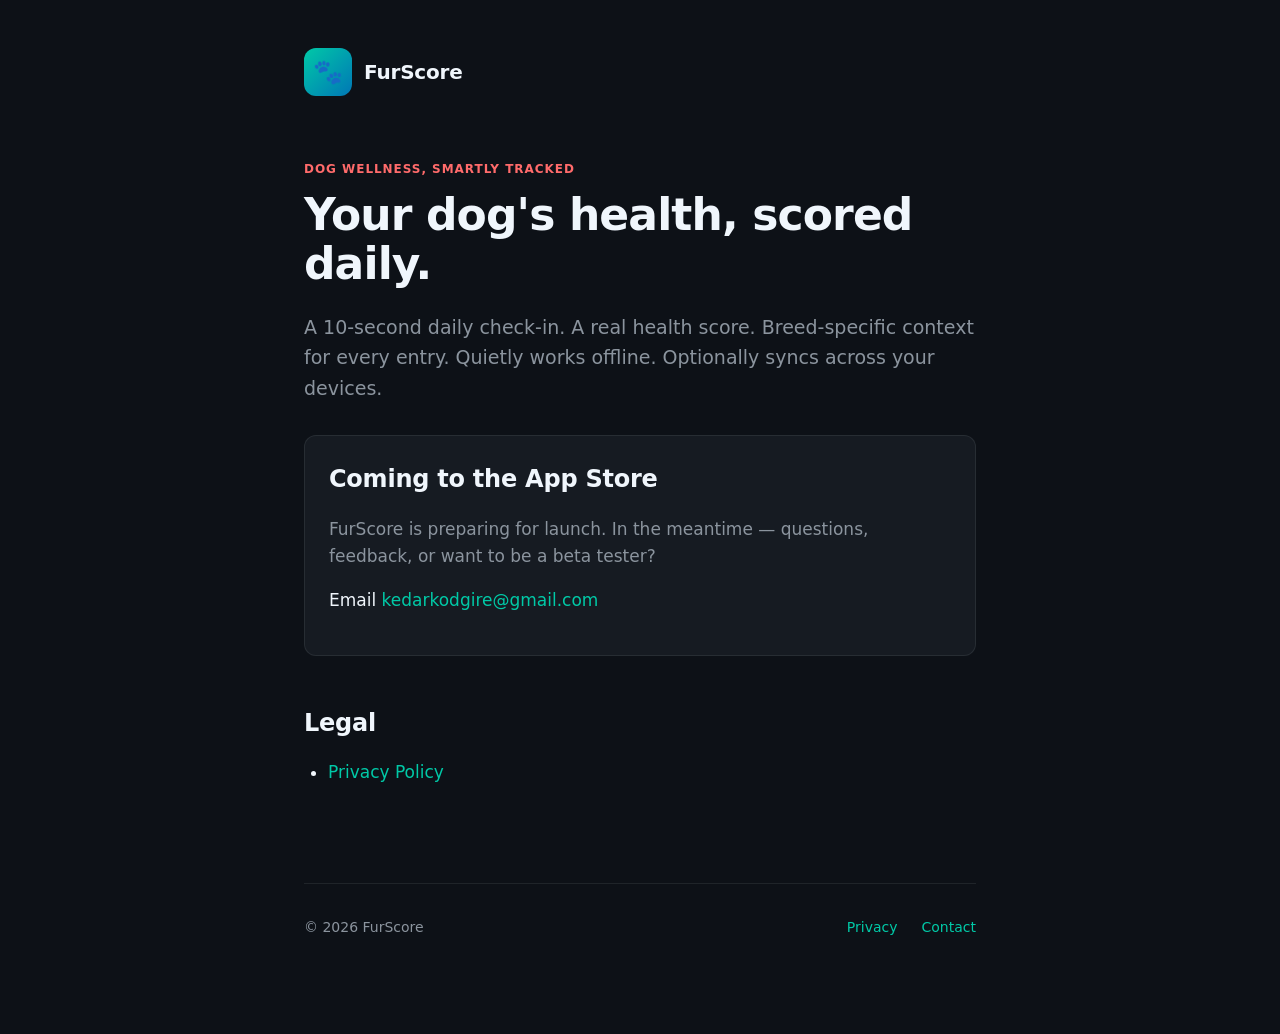
==== index.html @ 0848736b "chore: switch support email to kedarkodgire@gmail.com" ====
<!doctype html>
<html lang="en">
<head>
  <meta charset="utf-8">
  <meta name="viewport" content="width=device-width, initial-scale=1">
  <title>FurScore — Dog wellness, smartly tracked</title>
  <meta name="description" content="FurScore is a beautifully simple dog health and wellness journal. Track daily check-ins, medications, vaccinations, vet visits, and growth — all breed-aware.">
  <link rel="stylesheet" href="styles.css">
</head>
<body>
  <main class="container">
    <header class="site-header">
      <div class="logo">🐾</div>
      <div class="brand">FurScore</div>
    </header>

    <div class="eyebrow">Dog wellness, smartly tracked</div>
    <h1>Your dog's health, scored daily.</h1>
    <p class="lede">A 10-second daily check-in. A real health score. Breed-specific context for every entry. Quietly works offline. Optionally syncs across your devices.</p>

    <div class="card">
      <h2>Coming to the App Store</h2>
      <p class="muted">FurScore is preparing for launch. In the meantime — questions, feedback, or want to be a beta tester?</p>
      <p>Email <a href="mailto:kedarkodgire@gmail.com">kedarkodgire@gmail.com</a></p>
    </div>

    <h2>Legal</h2>
    <ul>
      <li><a href="privacy.html">Privacy Policy</a></li>
    </ul>

    <footer>
      <div>© 2026 FurScore</div>
      <nav>
        <a href="privacy.html">Privacy</a>
        <a href="mailto:kedarkodgire@gmail.com">Contact</a>
      </nav>
    </footer>
  </main>
</body>
</html>
---- styles.css ----
:root {
  --bg: #0d1117;
  --surface: #161b22;
  --text: #f0f6fc;
  --text-muted: #8b949e;
  --primary: #00c9a7;
  --accent: #ff6b6b;
  --border: rgba(240, 246, 252, 0.08);
  --max-width: 720px;
}

* { box-sizing: border-box; }

html {
  scroll-behavior: smooth;
  -webkit-text-size-adjust: 100%;
}

body {
  margin: 0;
  font-family: -apple-system, BlinkMacSystemFont, "SF Pro Rounded", "SF Pro Text", system-ui, sans-serif;
  background: var(--bg);
  color: var(--text);
  line-height: 1.6;
  font-size: 17px;
}

a {
  color: var(--primary);
  text-decoration: none;
}

a:hover { text-decoration: underline; }

.container {
  max-width: var(--max-width);
  margin: 0 auto;
  padding: 48px 24px 96px;
}

header.site-header {
  display: flex;
  align-items: center;
  gap: 12px;
  margin-bottom: 64px;
}

.logo {
  width: 48px;
  height: 48px;
  border-radius: 12px;
  background: linear-gradient(135deg, var(--primary), #0077b6);
  display: flex;
  align-items: center;
  justify-content: center;
  font-size: 24px;
}

.brand {
  font-weight: 800;
  font-size: 20px;
  letter-spacing: -0.01em;
}

.eyebrow {
  text-transform: uppercase;
  letter-spacing: 0.08em;
  font-size: 12px;
  font-weight: 800;
  color: var(--accent);
  margin-bottom: 12px;
}

h1 {
  font-size: 44px;
  font-weight: 800;
  line-height: 1.1;
  margin: 0 0 24px;
  letter-spacing: -0.02em;
}

h2 {
  font-size: 24px;
  font-weight: 700;
  margin: 48px 0 16px;
  letter-spacing: -0.01em;
}

h3 {
  font-size: 18px;
  font-weight: 700;
  margin: 32px 0 12px;
}

p, li { color: var(--text); }

.muted { color: var(--text-muted); }

ul {
  padding-left: 24px;
}

li { margin-bottom: 8px; }

.lede {
  font-size: 19px;
  color: var(--text-muted);
  margin-bottom: 32px;
}

.card {
  background: var(--surface);
  border: 1px solid var(--border);
  border-radius: 12px;
  padding: 24px;
  margin: 24px 0;
}

.card h2:first-child { margin-top: 0; }

footer {
  margin-top: 96px;
  padding-top: 32px;
  border-top: 1px solid var(--border);
  color: var(--text-muted);
  font-size: 14px;
  display: flex;
  justify-content: space-between;
  flex-wrap: wrap;
  gap: 12px;
}

footer nav { display: flex; gap: 24px; }

@media (max-width: 600px) {
  h1 { font-size: 34px; }
  h2 { font-size: 22px; }
  .container { padding: 32px 20px 64px; }
  footer { flex-direction: column; }
}
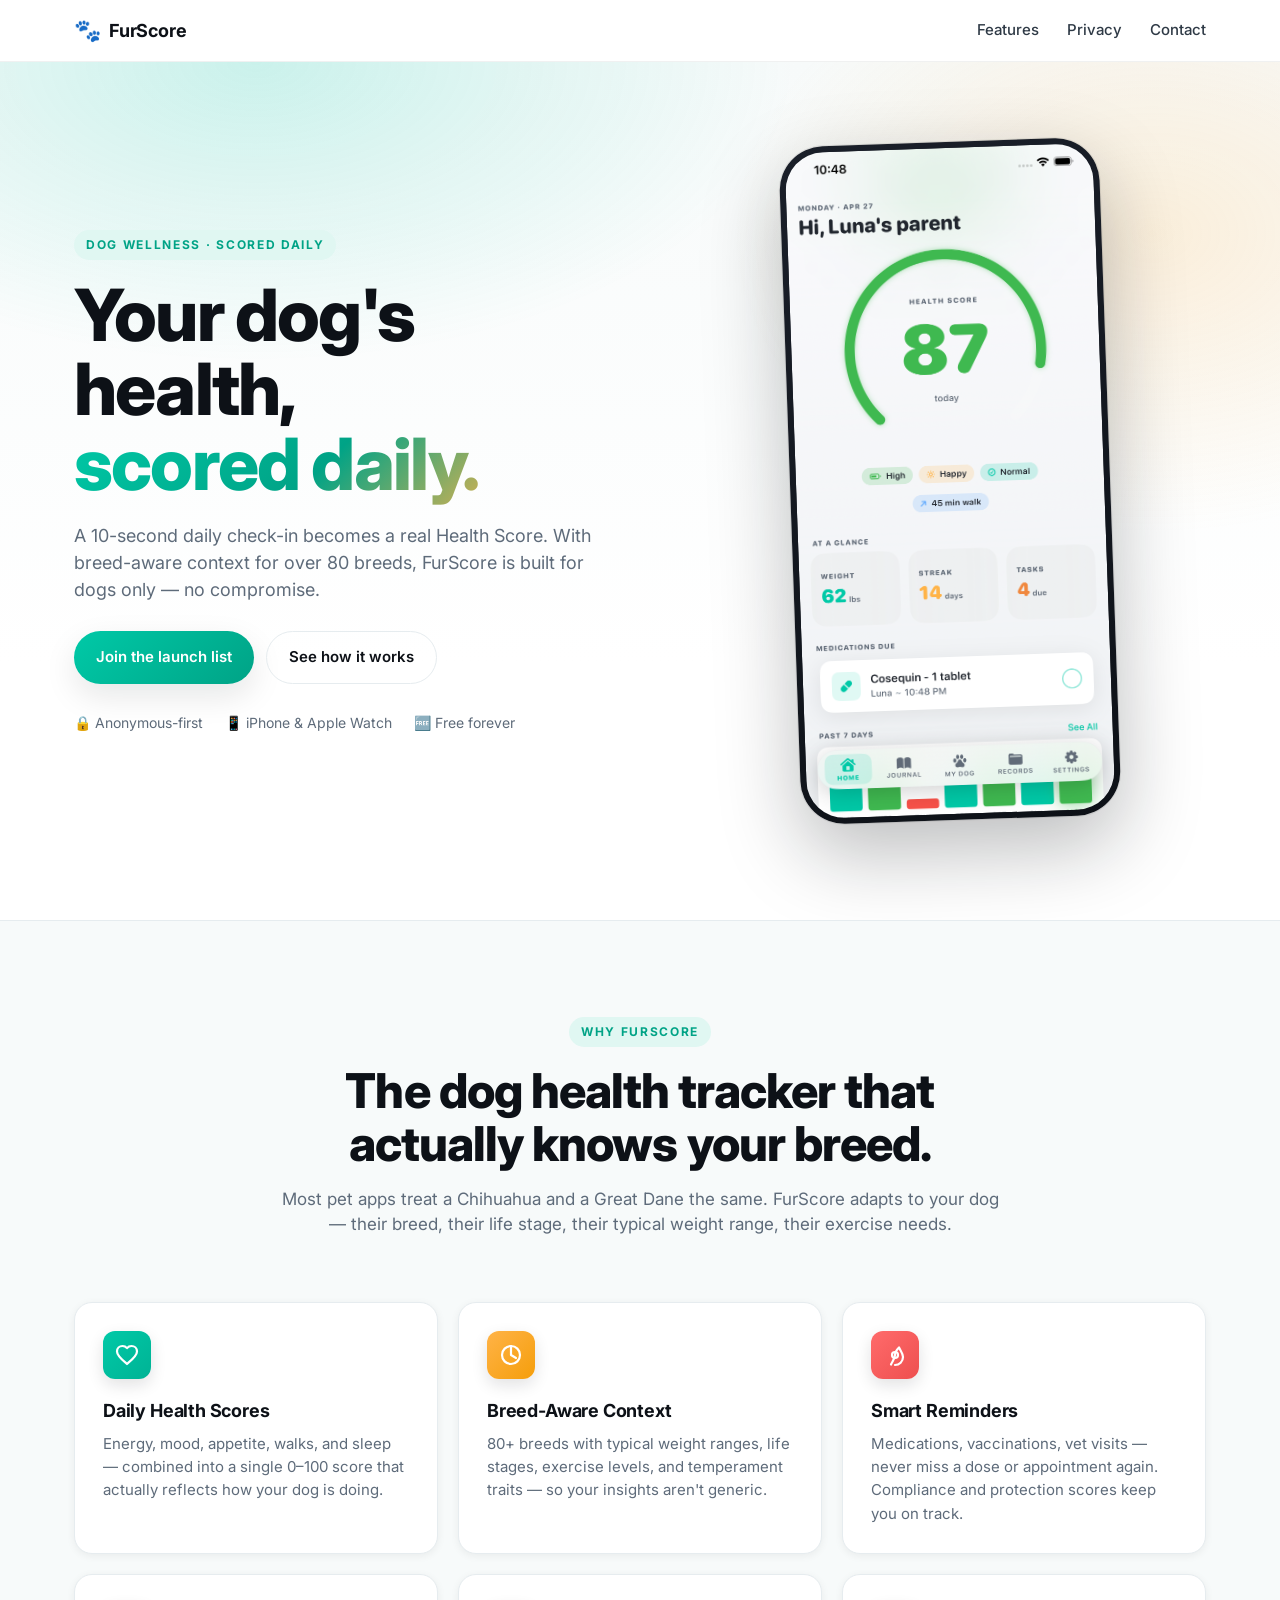
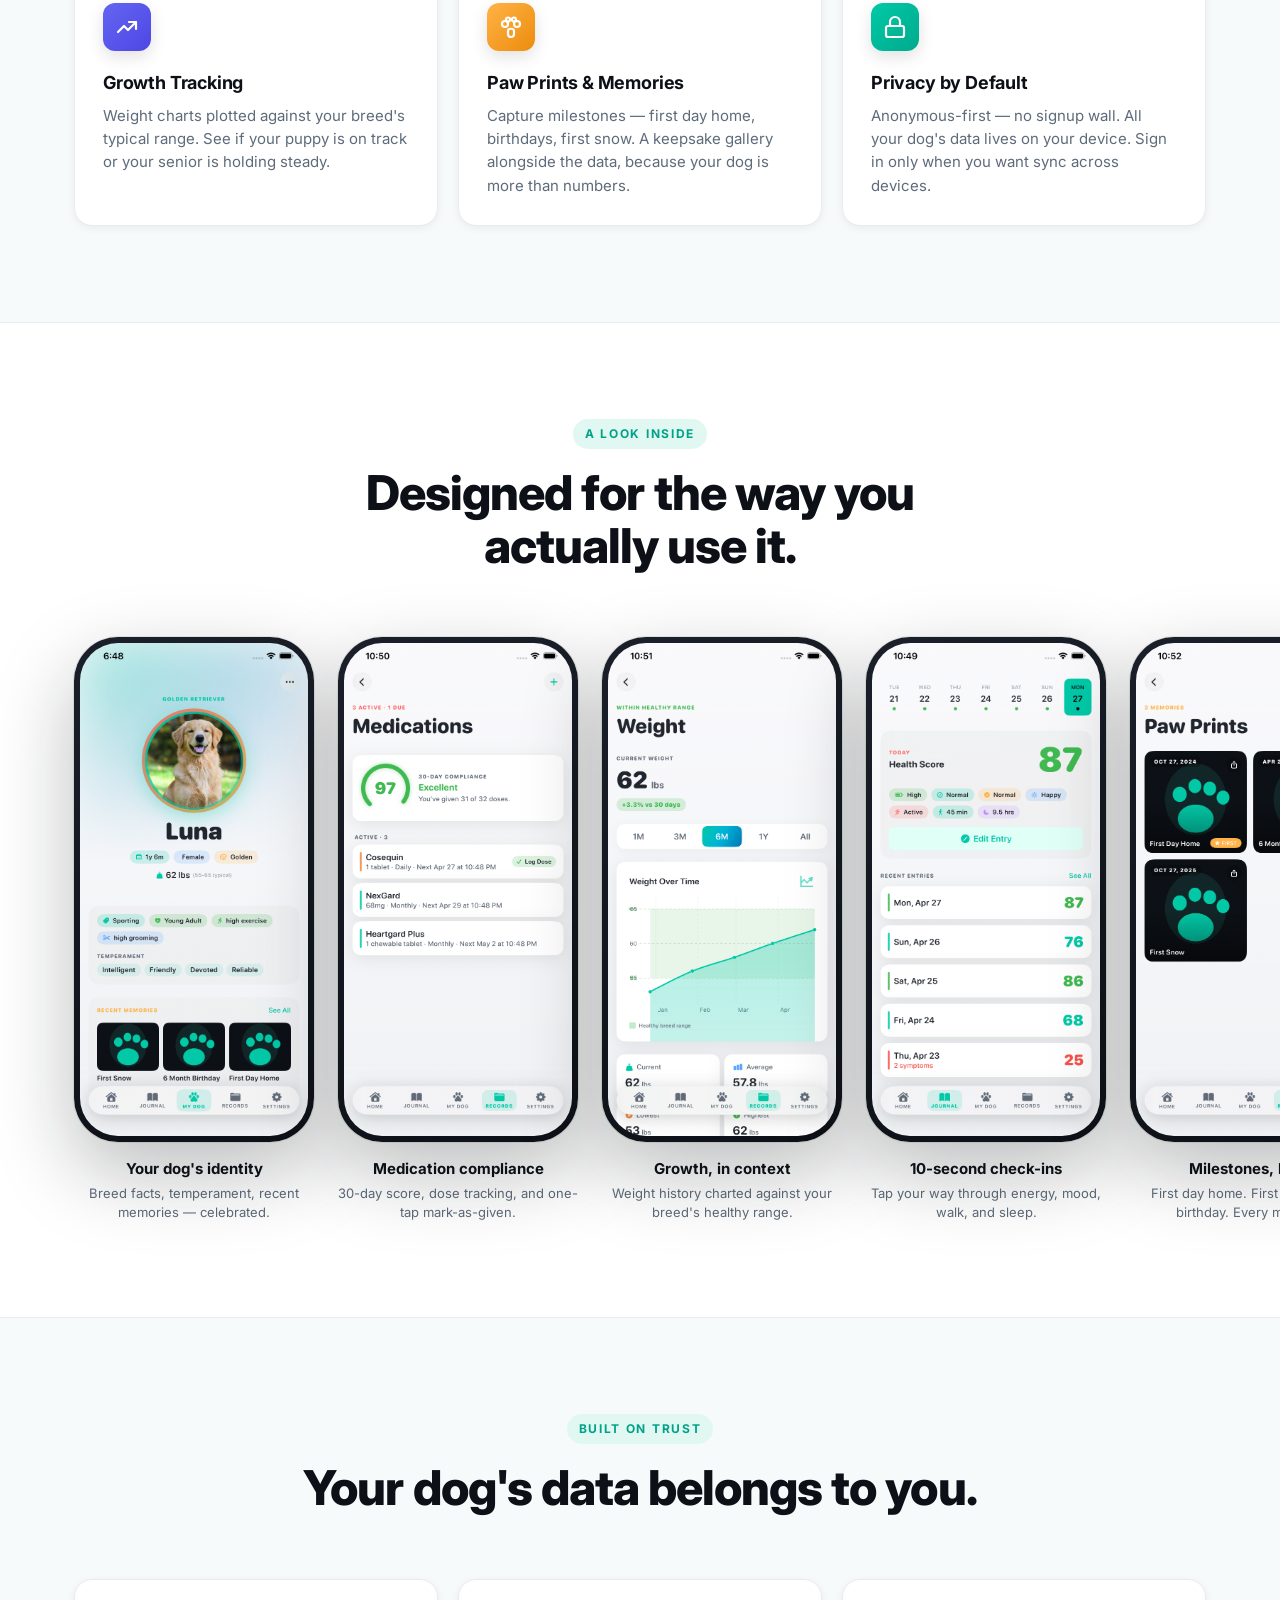
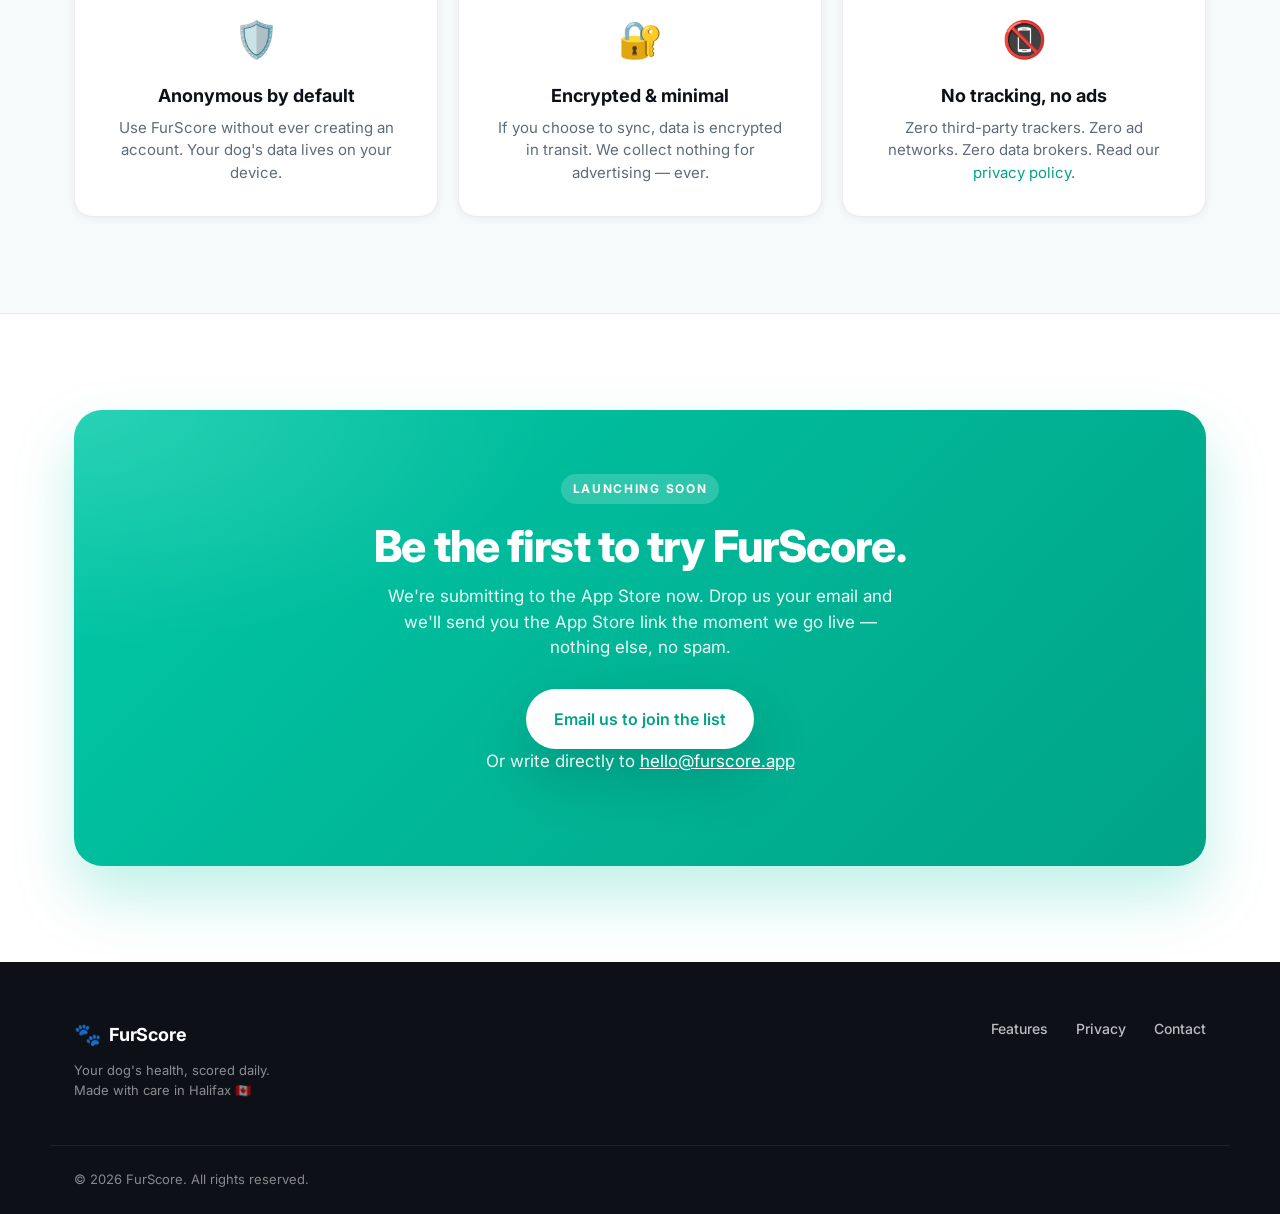
==== commit 82c82770: "Redesign landing page with hero, features, screenshots, and trust sections Rebuild the landing page " ====
--- a/index.html
+++ b/index.html
@@ -3,39 +3,249 @@
 <head>
   <meta charset="utf-8">
   <meta name="viewport" content="width=device-width, initial-scale=1">
-  <title>FurScore — Dog wellness, smartly tracked</title>
-  <meta name="description" content="FurScore is a beautifully simple dog health and wellness journal. Track daily check-ins, medications, vaccinations, vet visits, and growth — all breed-aware.">
+  <title>FurScore — Your dog's health, scored daily</title>
+  <meta name="description" content="Track your dog's wellness in 10 seconds a day. A real Health Score, breed-aware insights, and smart reminders for meds and vaccines. Built for dogs only.">
+  <meta name="theme-color" content="#0D1117">
+
+  <!-- Open Graph -->
+  <meta property="og:title" content="FurScore — Your dog's health, scored daily">
+  <meta property="og:description" content="Track your dog's wellness in 10 seconds a day. Breed-aware insights for 80+ breeds.">
+  <meta property="og:image" content="assets/screenshots/02-home.png">
+  <meta property="og:type" content="website">
+  <meta property="og:url" content="https://kedar-k.github.io/furscore-site/">
+
+  <link rel="preconnect" href="https://fonts.googleapis.com">
+  <link rel="preconnect" href="https://fonts.gstatic.com" crossorigin>
+  <link href="https://fonts.googleapis.com/css2?family=Inter:wght@400;500;600;700;800&display=swap" rel="stylesheet">
   <link rel="stylesheet" href="styles.css">
 </head>
 <body>
-  <main class="container">
-    <header class="site-header">
-      <div class="logo">🐾</div>
-      <div class="brand">FurScore</div>
-    </header>
-
-    <div class="eyebrow">Dog wellness, smartly tracked</div>
-    <h1>Your dog's health, scored daily.</h1>
-    <p class="lede">A 10-second daily check-in. A real health score. Breed-specific context for every entry. Quietly works offline. Optionally syncs across your devices.</p>
-
-    <div class="card">
-      <h2>Coming to the App Store</h2>
-      <p class="muted">FurScore is preparing for launch. In the meantime — questions, feedback, or want to be a beta tester?</p>
-      <p>Email <a href="mailto:kedarkodgire@gmail.com">kedarkodgire@gmail.com</a></p>
-    </div>
-
-    <h2>Legal</h2>
-    <ul>
-      <li><a href="privacy.html">Privacy Policy</a></li>
-    </ul>
-
-    <footer>
-      <div>© 2026 FurScore</div>
-      <nav>
+
+  <!-- Top nav -->
+  <nav class="topnav">
+    <div class="topnav-inner">
+      <a href="/" class="brand">
+        <span class="brand-mark">🐾</span>
+        <span class="brand-name">FurScore</span>
+      </a>
+      <div class="topnav-links">
+        <a href="#features">Features</a>
+        <a href="#privacy">Privacy</a>
+        <a href="mailto:hello@furscore.app">Contact</a>
+      </div>
+    </div>
+  </nav>
+
+  <!-- Hero -->
+  <section class="hero">
+    <div class="hero-bg" aria-hidden="true"></div>
+    <div class="container hero-grid">
+      <div class="hero-copy">
+        <div class="eyebrow">DOG WELLNESS · SCORED DAILY</div>
+        <h1>Your dog's health,<br><span class="grad-text">scored daily.</span></h1>
+        <p class="lede">A 10-second daily check-in becomes a real Health Score. With breed-aware context for over 80 breeds, FurScore is built for dogs only — no compromise.</p>
+        <div class="cta-row">
+          <a href="#waitlist" class="btn btn-primary">Join the launch list</a>
+          <a href="#features" class="btn btn-ghost">See how it works</a>
+        </div>
+        <div class="trust-row">
+          <span class="trust-item">🔒 Anonymous-first</span>
+          <span class="trust-item">📱 iPhone &amp; Apple Watch</span>
+          <span class="trust-item">🆓 Free forever</span>
+        </div>
+      </div>
+      <div class="hero-phone">
+        <div class="phone-frame">
+          <img src="assets/screenshots/02-home.png" alt="FurScore home screen showing Luna's daily Health Score of 87" loading="eager">
+        </div>
+      </div>
+    </div>
+  </section>
+
+  <!-- Features -->
+  <section id="features" class="features">
+    <div class="container">
+      <div class="section-header">
+        <div class="eyebrow">WHY FURSCORE</div>
+        <h2>The dog health tracker that actually knows your breed.</h2>
+        <p class="section-lede">Most pet apps treat a Chihuahua and a Great Dane the same. FurScore adapts to your dog — their breed, their life stage, their typical weight range, their exercise needs.</p>
+      </div>
+
+      <div class="feature-grid">
+        <div class="feature-card">
+          <div class="feature-icon" style="background: linear-gradient(135deg, #00C9A7, #00b395);">
+            <svg viewBox="0 0 24 24" fill="none" stroke="white" stroke-width="2.2" stroke-linecap="round" stroke-linejoin="round"><path d="M12 21l-1.45-1.32C5.4 15.36 2 12.28 2 8.5 2 5.42 4.42 3 7.5 3c1.74 0 3.41.81 4.5 2.09C13.09 3.81 14.76 3 16.5 3 19.58 3 22 5.42 22 8.5c0 3.78-3.4 6.86-8.55 11.18L12 21z"/></svg>
+          </div>
+          <h3>Daily Health Scores</h3>
+          <p>Energy, mood, appetite, walks, and sleep — combined into a single 0–100 score that actually reflects how your dog is doing.</p>
+        </div>
+
+        <div class="feature-card">
+          <div class="feature-icon" style="background: linear-gradient(135deg, #FFB347, #f59e0b);">
+            <svg viewBox="0 0 24 24" fill="none" stroke="white" stroke-width="2.2" stroke-linecap="round" stroke-linejoin="round"><circle cx="12" cy="12" r="9"/><path d="M12 3v9l5 3"/></svg>
+          </div>
+          <h3>Breed-Aware Context</h3>
+          <p>80+ breeds with typical weight ranges, life stages, exercise levels, and temperament traits — so your insights aren't generic.</p>
+        </div>
+
+        <div class="feature-card">
+          <div class="feature-icon" style="background: linear-gradient(135deg, #FF6B6B, #ee4f4f);">
+            <svg viewBox="0 0 24 24" fill="none" stroke="white" stroke-width="2.2" stroke-linecap="round" stroke-linejoin="round"><path d="M12 22a8 8 0 0 0 8-8c0-3.5-2.5-6-4-9.5C14.5 6 12 8.5 12 12s-2.5 6-4 9.5"/><path d="M9 12a3 3 0 1 0 6 0 3 3 0 0 0-6 0z"/></svg>
+          </div>
+          <h3>Smart Reminders</h3>
+          <p>Medications, vaccinations, vet visits — never miss a dose or appointment again. Compliance and protection scores keep you on track.</p>
+        </div>
+
+        <div class="feature-card">
+          <div class="feature-icon" style="background: linear-gradient(135deg, #6366F1, #4f46e5);">
+            <svg viewBox="0 0 24 24" fill="none" stroke="white" stroke-width="2.2" stroke-linecap="round" stroke-linejoin="round"><polyline points="3 17 9 11 13 15 21 7"/><polyline points="14 7 21 7 21 14"/></svg>
+          </div>
+          <h3>Growth Tracking</h3>
+          <p>Weight charts plotted against your breed's typical range. See if your puppy is on track or your senior is holding steady.</p>
+        </div>
+
+        <div class="feature-card">
+          <div class="feature-icon" style="background: linear-gradient(135deg, #FFB347, #ec8c0c);">
+            <svg viewBox="0 0 24 24" fill="none" stroke="white" stroke-width="2.2" stroke-linecap="round" stroke-linejoin="round"><circle cx="6" cy="9" r="3"/><circle cx="18" cy="9" r="3"/><circle cx="9" cy="4.5" r="2"/><circle cx="15" cy="4.5" r="2"/><path d="M9 16c0-3 6-3 6 0v3a3 3 0 0 1-6 0z"/></svg>
+          </div>
+          <h3>Paw Prints &amp; Memories</h3>
+          <p>Capture milestones — first day home, birthdays, first snow. A keepsake gallery alongside the data, because your dog is more than numbers.</p>
+        </div>
+
+        <div class="feature-card">
+          <div class="feature-icon" style="background: linear-gradient(135deg, #00C9A7, #00aa8c);">
+            <svg viewBox="0 0 24 24" fill="none" stroke="white" stroke-width="2.2" stroke-linecap="round" stroke-linejoin="round"><rect x="3" y="11" width="18" height="11" rx="2"/><path d="M7 11V7a5 5 0 0 1 10 0v4"/></svg>
+          </div>
+          <h3>Privacy by Default</h3>
+          <p>Anonymous-first — no signup wall. All your dog's data lives on your device. Sign in only when you want sync across devices.</p>
+        </div>
+      </div>
+    </div>
+  </section>
+
+  <!-- Showcase -->
+  <section class="showcase">
+    <div class="container">
+      <div class="section-header">
+        <div class="eyebrow">A LOOK INSIDE</div>
+        <h2>Designed for the way you actually use it.</h2>
+      </div>
+
+      <div class="showcase-strip">
+        <figure class="showcase-item">
+          <div class="phone-frame phone-frame-sm">
+            <img src="assets/screenshots/03-mydog.png" alt="My Dog screen showing Luna with breed facts and recent memories">
+          </div>
+          <figcaption>
+            <strong>Your dog's identity</strong>
+            <span>Breed facts, temperament, recent memories — celebrated.</span>
+          </figcaption>
+        </figure>
+
+        <figure class="showcase-item">
+          <div class="phone-frame phone-frame-sm">
+            <img src="assets/screenshots/06-medications.png" alt="Medications screen with 30-day compliance score of 97">
+          </div>
+          <figcaption>
+            <strong>Medication compliance</strong>
+            <span>30-day score, dose tracking, and one-tap mark-as-given.</span>
+          </figcaption>
+        </figure>
+
+        <figure class="showcase-item">
+          <div class="phone-frame phone-frame-sm">
+            <img src="assets/screenshots/08-weight.png" alt="Weight chart showing 6-month growth with breed-typical range overlay">
+          </div>
+          <figcaption>
+            <strong>Growth, in context</strong>
+            <span>Weight history charted against your breed's healthy range.</span>
+          </figcaption>
+        </figure>
+
+        <figure class="showcase-item">
+          <div class="phone-frame phone-frame-sm">
+            <img src="assets/screenshots/04-journal.png" alt="Daily Journal screen with this week's logs and recent entries">
+          </div>
+          <figcaption>
+            <strong>10-second check-ins</strong>
+            <span>Tap your way through energy, mood, walk, and sleep.</span>
+          </figcaption>
+        </figure>
+
+        <figure class="showcase-item">
+          <div class="phone-frame phone-frame-sm">
+            <img src="assets/screenshots/09-pawprints.png" alt="Paw Prints memory gallery">
+          </div>
+          <figcaption>
+            <strong>Milestones, kept</strong>
+            <span>First day home. First snow. First birthday. Every memory.</span>
+          </figcaption>
+        </figure>
+      </div>
+    </div>
+  </section>
+
+  <!-- Privacy / Trust -->
+  <section id="privacy" class="trust-section">
+    <div class="container">
+      <div class="section-header">
+        <div class="eyebrow">BUILT ON TRUST</div>
+        <h2>Your dog's data belongs to you.</h2>
+      </div>
+
+      <div class="trust-grid">
+        <div class="trust-card">
+          <div class="trust-glyph">🛡️</div>
+          <h3>Anonymous by default</h3>
+          <p>Use FurScore without ever creating an account. Your dog's data lives on your device.</p>
+        </div>
+        <div class="trust-card">
+          <div class="trust-glyph">🔐</div>
+          <h3>Encrypted &amp; minimal</h3>
+          <p>If you choose to sync, data is encrypted in transit. We collect nothing for advertising — ever.</p>
+        </div>
+        <div class="trust-card">
+          <div class="trust-glyph">📵</div>
+          <h3>No tracking, no ads</h3>
+          <p>Zero third-party trackers. Zero ad networks. Zero data brokers. Read our <a href="privacy.html">privacy policy</a>.</p>
+        </div>
+      </div>
+    </div>
+  </section>
+
+  <!-- Waitlist CTA -->
+  <section id="waitlist" class="waitlist">
+    <div class="container">
+      <div class="waitlist-card">
+        <div class="eyebrow eyebrow-light">LAUNCHING SOON</div>
+        <h2>Be the first to try FurScore.</h2>
+        <p>We're submitting to the App Store now. Drop us your email and we'll send you the App Store link the moment we go live — nothing else, no spam.</p>
+        <a href="mailto:hello@furscore.app?subject=FurScore%20launch%20list&body=Hi%20Kedar%2C%20please%20add%20me%20to%20the%20FurScore%20launch%20list.%20My%20dog%27s%20breed%20is%20___." class="btn btn-primary btn-lg">Email us to join the list</a>
+        <p class="muted-tiny">Or write directly to <a href="mailto:hello@furscore.app">hello@furscore.app</a></p>
+      </div>
+    </div>
+  </section>
+
+  <!-- Footer -->
+  <footer class="site-footer">
+    <div class="container footer-grid">
+      <div>
+        <div class="brand">
+          <span class="brand-mark">🐾</span>
+          <span class="brand-name">FurScore</span>
+        </div>
+        <p class="muted-tiny">Your dog's health, scored daily.<br>Made with care in Halifax 🇨🇦</p>
+      </div>
+      <div class="footer-links">
+        <a href="#features">Features</a>
         <a href="privacy.html">Privacy</a>
-        <a href="mailto:kedarkodgire@gmail.com">Contact</a>
-      </nav>
-    </footer>
-  </main>
+        <a href="mailto:hello@furscore.app">Contact</a>
+      </div>
+    </div>
+    <div class="container copyline">
+      <span>© 2026 FurScore. All rights reserved.</span>
+    </div>
+  </footer>
+
 </body>
 </html>
--- a/styles.css
+++ b/styles.css
@@ -1,140 +1,445 @@
+/* ============================================================
+   FurScore — landing page styles
+   Brand: emerald primary #00C9A7, coral #FF6B6B, amber #FFB347
+   ============================================================ */
+
 :root {
-  --bg: #0d1117;
-  --surface: #161b22;
-  --text: #f0f6fc;
-  --text-muted: #8b949e;
+  --bg: #ffffff;
+  --bg-soft: #f7fafa;
+  --bg-card: #ffffff;
+  --ink: #0d1117;
+  --ink-2: #2f3a46;
+  --muted: #5e6b7a;
+  --muted-2: #8a96a3;
+  --line: #e6ecef;
   --primary: #00c9a7;
-  --accent: #ff6b6b;
-  --border: rgba(240, 246, 252, 0.08);
-  --max-width: 720px;
+  --primary-dark: #00a386;
+  --primary-soft: #e0f7f2;
+  --coral: #ff6b6b;
+  --gold: #ffb347;
+  --indigo: #6366f1;
+  --shadow-sm: 0 2px 8px rgba(13, 17, 23, 0.06);
+  --shadow-md: 0 12px 32px rgba(13, 17, 23, 0.10);
+  --shadow-lg: 0 24px 60px rgba(13, 17, 23, 0.18);
+  --radius-sm: 12px;
+  --radius-md: 18px;
+  --radius-lg: 28px;
+  --container: 1180px;
 }
 
 * { box-sizing: border-box; }
-
-html {
-  scroll-behavior: smooth;
-  -webkit-text-size-adjust: 100%;
-}
-
+html { scroll-behavior: smooth; }
 body {
   margin: 0;
-  font-family: -apple-system, BlinkMacSystemFont, "SF Pro Rounded", "SF Pro Text", system-ui, sans-serif;
+  padding: 0;
+  font-family: 'Inter', -apple-system, BlinkMacSystemFont, 'SF Pro Text', sans-serif;
   background: var(--bg);
-  color: var(--text);
-  line-height: 1.6;
+  color: var(--ink);
+  line-height: 1.5;
+  -webkit-font-smoothing: antialiased;
+  -moz-osx-font-smoothing: grayscale;
+}
+
+a { color: var(--primary-dark); text-decoration: none; }
+a:hover { color: var(--primary); }
+
+img { max-width: 100%; display: block; }
+
+.container {
+  max-width: var(--container);
+  margin: 0 auto;
+  padding: 0 24px;
+}
+
+/* ===== Top nav ===== */
+.topnav {
+  position: sticky;
+  top: 0;
+  z-index: 50;
+  background: rgba(255, 255, 255, 0.85);
+  backdrop-filter: saturate(180%) blur(16px);
+  -webkit-backdrop-filter: saturate(180%) blur(16px);
+  border-bottom: 1px solid rgba(13, 17, 23, 0.06);
+}
+.topnav-inner {
+  max-width: var(--container);
+  margin: 0 auto;
+  padding: 14px 24px;
+  display: flex;
+  align-items: center;
+  justify-content: space-between;
+}
+.brand {
+  display: flex; align-items: center; gap: 8px;
+  color: var(--ink); font-weight: 700;
+}
+.brand:hover { color: var(--ink); }
+.brand-mark { font-size: 22px; }
+.brand-name { font-size: 18px; letter-spacing: -0.01em; }
+.topnav-links { display: flex; gap: 28px; }
+.topnav-links a {
+  color: var(--ink-2);
+  font-weight: 500;
+  font-size: 15px;
+}
+.topnav-links a:hover { color: var(--primary-dark); }
+
+/* ===== Hero ===== */
+.hero {
+  position: relative;
+  padding: 80px 0 100px;
+  overflow: hidden;
+}
+.hero-bg {
+  position: absolute;
+  inset: 0;
+  z-index: -1;
+  background:
+    radial-gradient(900px 500px at 20% 0%, rgba(0,201,167,0.18), transparent 60%),
+    radial-gradient(700px 500px at 90% 20%, rgba(255,179,71,0.18), transparent 60%),
+    linear-gradient(180deg, #f7fafa 0%, #ffffff 70%);
+}
+.hero-grid {
+  display: grid;
+  grid-template-columns: 1.1fr 1fr;
+  gap: 56px;
+  align-items: center;
+}
+.eyebrow {
+  display: inline-block;
+  font-size: 12px;
+  font-weight: 700;
+  letter-spacing: 0.14em;
+  color: var(--primary-dark);
+  background: var(--primary-soft);
+  padding: 6px 12px;
+  border-radius: 999px;
+  margin-bottom: 18px;
+}
+.eyebrow-light {
+  background: rgba(255, 255, 255, 0.18);
+  color: #fff;
+}
+h1 {
+  font-size: clamp(38px, 6vw, 72px);
+  line-height: 1.04;
+  font-weight: 800;
+  letter-spacing: -0.025em;
+  margin: 0 0 20px;
+  color: var(--ink);
+}
+.grad-text {
+  background: linear-gradient(135deg, #00c9a7 0%, #00a386 60%, #ffb347 110%);
+  -webkit-background-clip: text;
+  background-clip: text;
+  color: transparent;
+}
+.lede {
+  font-size: 18px;
+  color: var(--muted);
+  max-width: 540px;
+  margin: 0 0 28px;
+}
+.cta-row {
+  display: flex;
+  flex-wrap: wrap;
+  gap: 12px;
+  margin-bottom: 28px;
+}
+
+.btn {
+  display: inline-flex;
+  align-items: center;
+  justify-content: center;
+  gap: 8px;
+  padding: 14px 22px;
+  border-radius: 999px;
+  font-weight: 600;
+  font-size: 15px;
+  border: none;
+  cursor: pointer;
+  transition: transform 0.15s ease, box-shadow 0.2s ease, background 0.2s ease;
+  text-decoration: none;
+}
+.btn-primary {
+  background: linear-gradient(135deg, #00c9a7, #00a386);
+  color: #fff;
+  box-shadow: var(--shadow-md);
+}
+.btn-primary:hover {
+  transform: translateY(-1px);
+  box-shadow: var(--shadow-lg);
+  color: #fff;
+}
+.btn-ghost {
+  background: transparent;
+  color: var(--ink);
+  border: 1px solid var(--line);
+}
+.btn-ghost:hover {
+  border-color: var(--primary);
+  color: var(--primary-dark);
+}
+.btn-lg { padding: 18px 28px; font-size: 16px; }
+
+.trust-row {
+  display: flex;
+  flex-wrap: wrap;
+  gap: 22px;
+  font-size: 14px;
+  color: var(--muted);
+}
+.trust-item { white-space: nowrap; }
+
+/* ===== Phone frame ===== */
+.hero-phone {
+  display: flex;
+  justify-content: center;
+}
+.phone-frame {
+  width: 320px;
+  border-radius: 44px;
+  padding: 6px;
+  background: linear-gradient(160deg, #1a1f29 0%, #0d1117 100%);
+  box-shadow:
+    0 30px 80px rgba(13, 17, 23, 0.28),
+    0 0 0 1px rgba(13, 17, 23, 0.08);
+  transform: rotate(-2deg);
+}
+.phone-frame img {
+  border-radius: 38px;
+  display: block;
+  width: 100%;
+}
+.phone-frame-sm { width: 240px; transform: rotate(0); }
+
+/* ===== Sections ===== */
+section { padding: 96px 0; }
+
+.section-header { text-align: center; margin: 0 auto 64px; max-width: 720px; }
+.section-header h2 {
+  font-size: clamp(30px, 4vw, 48px);
+  line-height: 1.1;
+  font-weight: 800;
+  letter-spacing: -0.02em;
+  margin: 0 0 16px;
+}
+.section-lede {
+  color: var(--muted);
   font-size: 17px;
-}
-
-a {
-  color: var(--primary);
-  text-decoration: none;
-}
-
-a:hover { text-decoration: underline; }
-
-.container {
-  max-width: var(--max-width);
-  margin: 0 auto;
-  padding: 48px 24px 96px;
-}
-
-header.site-header {
-  display: flex;
-  align-items: center;
-  gap: 12px;
-  margin-bottom: 64px;
-}
-
-.logo {
+  margin: 0;
+}
+
+/* ===== Features grid ===== */
+.features {
+  background: var(--bg-soft);
+  border-top: 1px solid var(--line);
+  border-bottom: 1px solid var(--line);
+}
+.feature-grid {
+  display: grid;
+  grid-template-columns: repeat(3, 1fr);
+  gap: 20px;
+}
+.feature-card {
+  background: var(--bg-card);
+  border-radius: var(--radius-md);
+  padding: 28px;
+  box-shadow: var(--shadow-sm);
+  border: 1px solid var(--line);
+  transition: transform 0.2s ease, box-shadow 0.2s ease;
+}
+.feature-card:hover {
+  transform: translateY(-3px);
+  box-shadow: var(--shadow-md);
+}
+.feature-icon {
   width: 48px;
   height: 48px;
   border-radius: 12px;
-  background: linear-gradient(135deg, var(--primary), #0077b6);
   display: flex;
   align-items: center;
   justify-content: center;
-  font-size: 24px;
-}
-
-.brand {
-  font-weight: 800;
-  font-size: 20px;
-  letter-spacing: -0.01em;
-}
-
-.eyebrow {
-  text-transform: uppercase;
-  letter-spacing: 0.08em;
-  font-size: 12px;
-  font-weight: 800;
-  color: var(--accent);
-  margin-bottom: 12px;
-}
-
-h1 {
-  font-size: 44px;
-  font-weight: 800;
-  line-height: 1.1;
-  margin: 0 0 24px;
-  letter-spacing: -0.02em;
-}
-
-h2 {
-  font-size: 24px;
-  font-weight: 700;
-  margin: 48px 0 16px;
-  letter-spacing: -0.01em;
-}
-
-h3 {
+  margin-bottom: 18px;
+  box-shadow: 0 6px 16px rgba(13,17,23,0.12);
+}
+.feature-icon svg { width: 24px; height: 24px; }
+.feature-card h3 {
   font-size: 18px;
   font-weight: 700;
-  margin: 32px 0 12px;
-}
-
-p, li { color: var(--text); }
-
-.muted { color: var(--text-muted); }
-
-ul {
-  padding-left: 24px;
-}
-
-li { margin-bottom: 8px; }
-
-.lede {
-  font-size: 19px;
-  color: var(--text-muted);
-  margin-bottom: 32px;
-}
-
-.card {
-  background: var(--surface);
-  border: 1px solid var(--border);
-  border-radius: 12px;
-  padding: 24px;
-  margin: 24px 0;
-}
-
-.card h2:first-child { margin-top: 0; }
-
-footer {
-  margin-top: 96px;
-  padding-top: 32px;
-  border-top: 1px solid var(--border);
-  color: var(--text-muted);
+  margin: 0 0 8px;
+  letter-spacing: -0.01em;
+}
+.feature-card p {
+  margin: 0;
+  color: var(--muted);
+  font-size: 15px;
+  line-height: 1.55;
+}
+
+/* ===== Showcase strip ===== */
+.showcase { background: var(--bg); }
+.showcase-strip {
+  display: grid;
+  grid-template-columns: repeat(5, 1fr);
+  gap: 24px;
+}
+.showcase-item {
+  margin: 0;
+  display: flex;
+  flex-direction: column;
+  align-items: center;
+  text-align: center;
+  gap: 16px;
+}
+.showcase-item figcaption {
+  display: flex;
+  flex-direction: column;
+  gap: 4px;
+}
+.showcase-item strong {
+  font-size: 15px;
+  font-weight: 700;
+  color: var(--ink);
+}
+.showcase-item span {
+  font-size: 13px;
+  color: var(--muted);
+  line-height: 1.4;
+}
+.showcase-item .phone-frame { transform: rotate(0); }
+
+/* ===== Trust ===== */
+.trust-section { background: var(--bg-soft); border-top: 1px solid var(--line); border-bottom: 1px solid var(--line); }
+.trust-grid {
+  display: grid;
+  grid-template-columns: repeat(3, 1fr);
+  gap: 20px;
+}
+.trust-card {
+  background: var(--bg-card);
+  border-radius: var(--radius-md);
+  padding: 32px;
+  border: 1px solid var(--line);
+  box-shadow: var(--shadow-sm);
+  text-align: center;
+}
+.trust-glyph {
+  font-size: 36px;
+  margin-bottom: 16px;
+}
+.trust-card h3 {
+  font-size: 18px;
+  font-weight: 700;
+  margin: 0 0 8px;
+}
+.trust-card p {
+  margin: 0;
+  color: var(--muted);
+  font-size: 15px;
+}
+
+/* ===== Waitlist ===== */
+.waitlist { background: var(--bg); }
+.waitlist-card {
+  background:
+    radial-gradient(800px 400px at 0% 0%, rgba(255,255,255,0.16), transparent 60%),
+    linear-gradient(135deg, #00c9a7 0%, #00a386 100%);
+  border-radius: var(--radius-lg);
+  padding: 64px 48px;
+  text-align: center;
+  color: #fff;
+  box-shadow: 0 30px 60px rgba(0, 201, 167, 0.25);
+}
+.waitlist-card h2 {
+  color: #fff;
+  font-size: clamp(28px, 4vw, 44px);
+  line-height: 1.1;
+  font-weight: 800;
+  letter-spacing: -0.02em;
+  margin: 0 0 14px;
+}
+.waitlist-card p {
+  color: rgba(255, 255, 255, 0.92);
+  font-size: 17px;
+  max-width: 520px;
+  margin: 0 auto 28px;
+}
+.waitlist-card .btn-primary {
+  background: #fff;
+  color: var(--primary-dark);
+  box-shadow: var(--shadow-lg);
+}
+.waitlist-card .btn-primary:hover { color: var(--primary-dark); background: #fff; }
+.muted-tiny {
+  font-size: 13px;
+  color: rgba(255, 255, 255, 0.7);
+  margin-top: 14px;
+}
+.waitlist-card .muted-tiny a { color: #fff; text-decoration: underline; }
+
+/* ===== Footer ===== */
+.site-footer {
+  background: #0d1117;
+  color: rgba(255, 255, 255, 0.72);
+  padding: 56px 0 24px;
+}
+.site-footer .brand-name { color: #fff; }
+.site-footer .brand { color: #fff; }
+.site-footer .muted-tiny {
+  color: rgba(255, 255, 255, 0.52);
+  font-size: 13px;
+  margin-top: 10px;
+}
+.footer-grid {
+  display: flex;
+  align-items: flex-start;
+  justify-content: space-between;
+  gap: 32px;
+  padding-bottom: 32px;
+  border-bottom: 1px solid rgba(255, 255, 255, 0.08);
+}
+.footer-links {
+  display: flex;
+  gap: 28px;
+}
+.footer-links a {
+  color: rgba(255, 255, 255, 0.72);
   font-size: 14px;
-  display: flex;
-  justify-content: space-between;
-  flex-wrap: wrap;
-  gap: 12px;
-}
-
-footer nav { display: flex; gap: 24px; }
-
-@media (max-width: 600px) {
-  h1 { font-size: 34px; }
-  h2 { font-size: 22px; }
-  .container { padding: 32px 20px 64px; }
-  footer { flex-direction: column; }
-}
+  font-weight: 500;
+}
+.footer-links a:hover { color: #fff; }
+.copyline {
+  padding-top: 24px;
+  font-size: 13px;
+  color: rgba(255, 255, 255, 0.5);
+}
+
+/* ===== Responsive ===== */
+@media (max-width: 960px) {
+  .hero { padding: 56px 0 72px; }
+  .hero-grid {
+    grid-template-columns: 1fr;
+    gap: 40px;
+    text-align: center;
+  }
+  .hero-copy { display: flex; flex-direction: column; align-items: center; }
+  .lede { margin-left: auto; margin-right: auto; }
+  .cta-row { justify-content: center; }
+  .trust-row { justify-content: center; }
+  section { padding: 72px 0; }
+  .feature-grid { grid-template-columns: repeat(2, 1fr); }
+  .showcase-strip { grid-template-columns: repeat(2, 1fr); }
+  .trust-grid { grid-template-columns: 1fr; }
+  .footer-grid { flex-direction: column; gap: 20px; }
+}
+
+@media (max-width: 560px) {
+  .topnav-links { gap: 16px; }
+  .topnav-links a { font-size: 14px; }
+  .feature-grid { grid-template-columns: 1fr; }
+  .showcase-strip { grid-template-columns: 1fr; gap: 32px; }
+  .waitlist-card { padding: 48px 24px; }
+  .phone-frame { width: 280px; }
+  .phone-frame-sm { width: 220px; }
+}
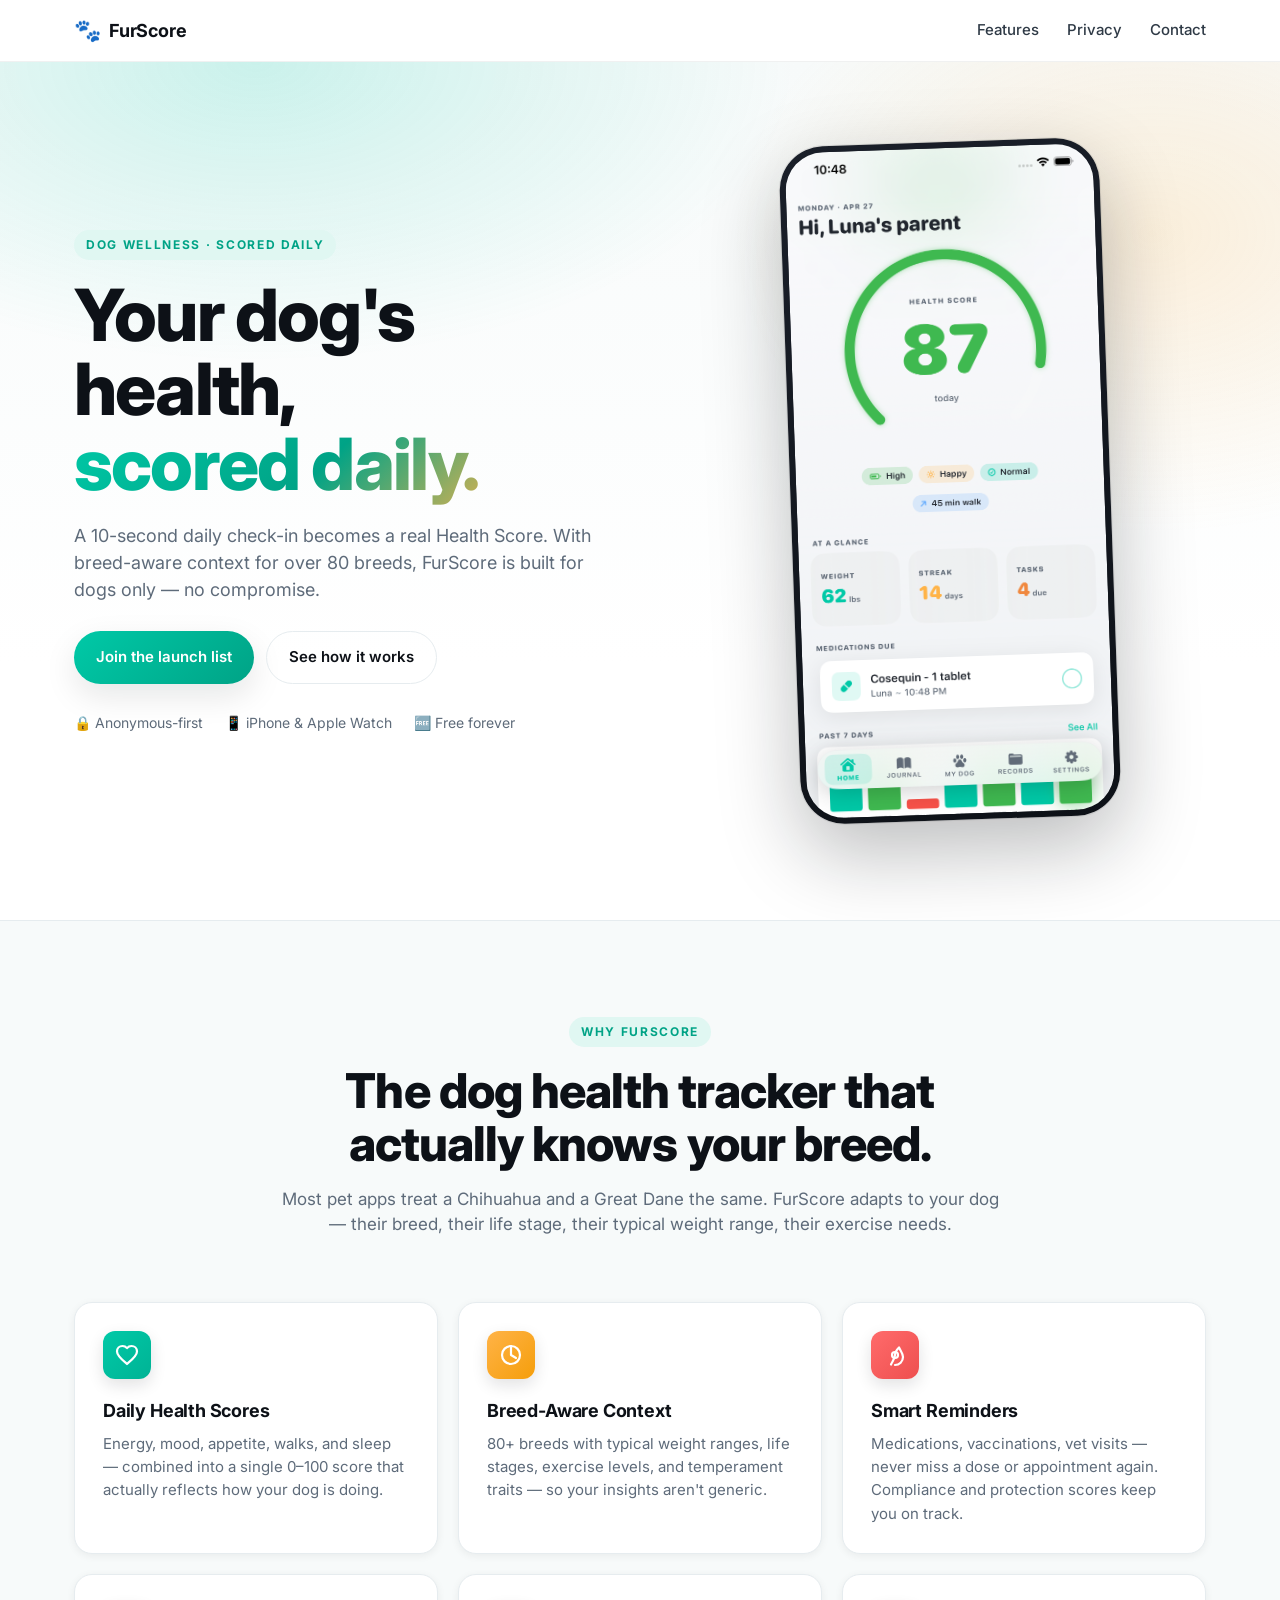
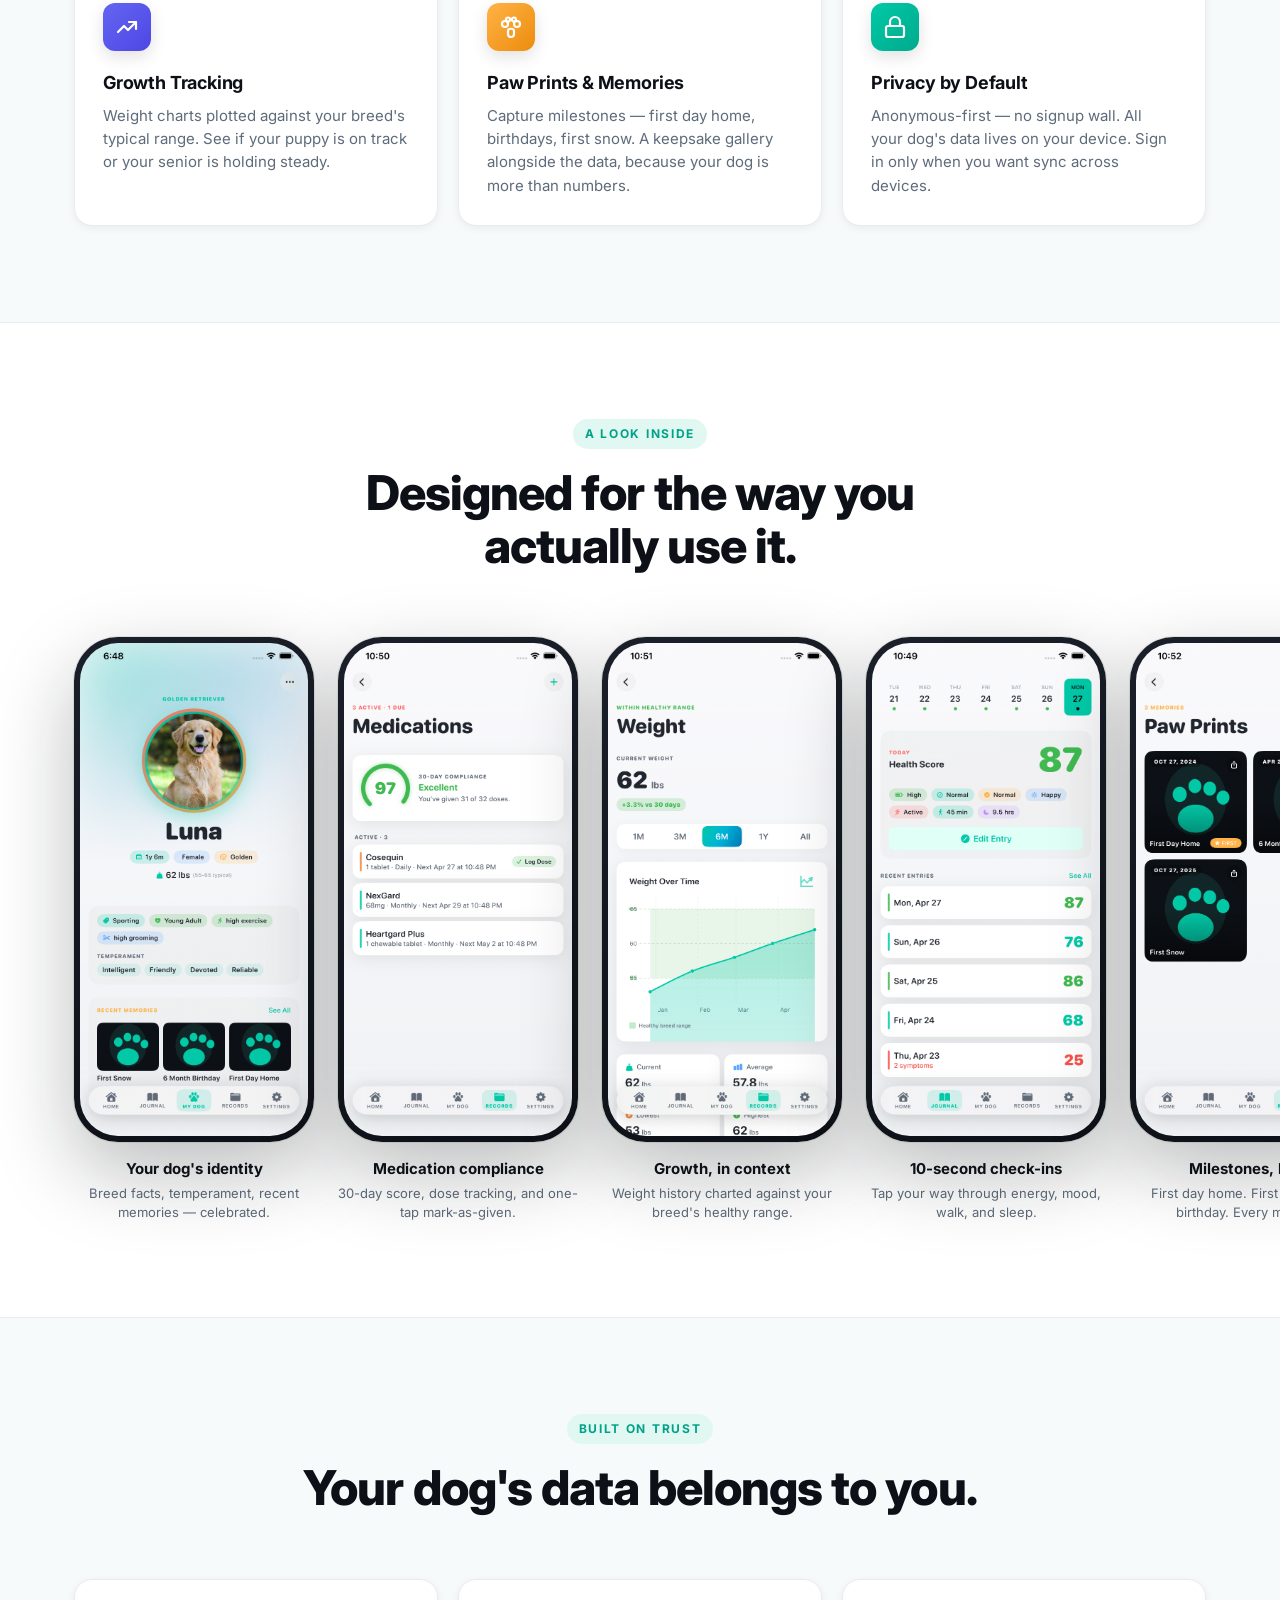
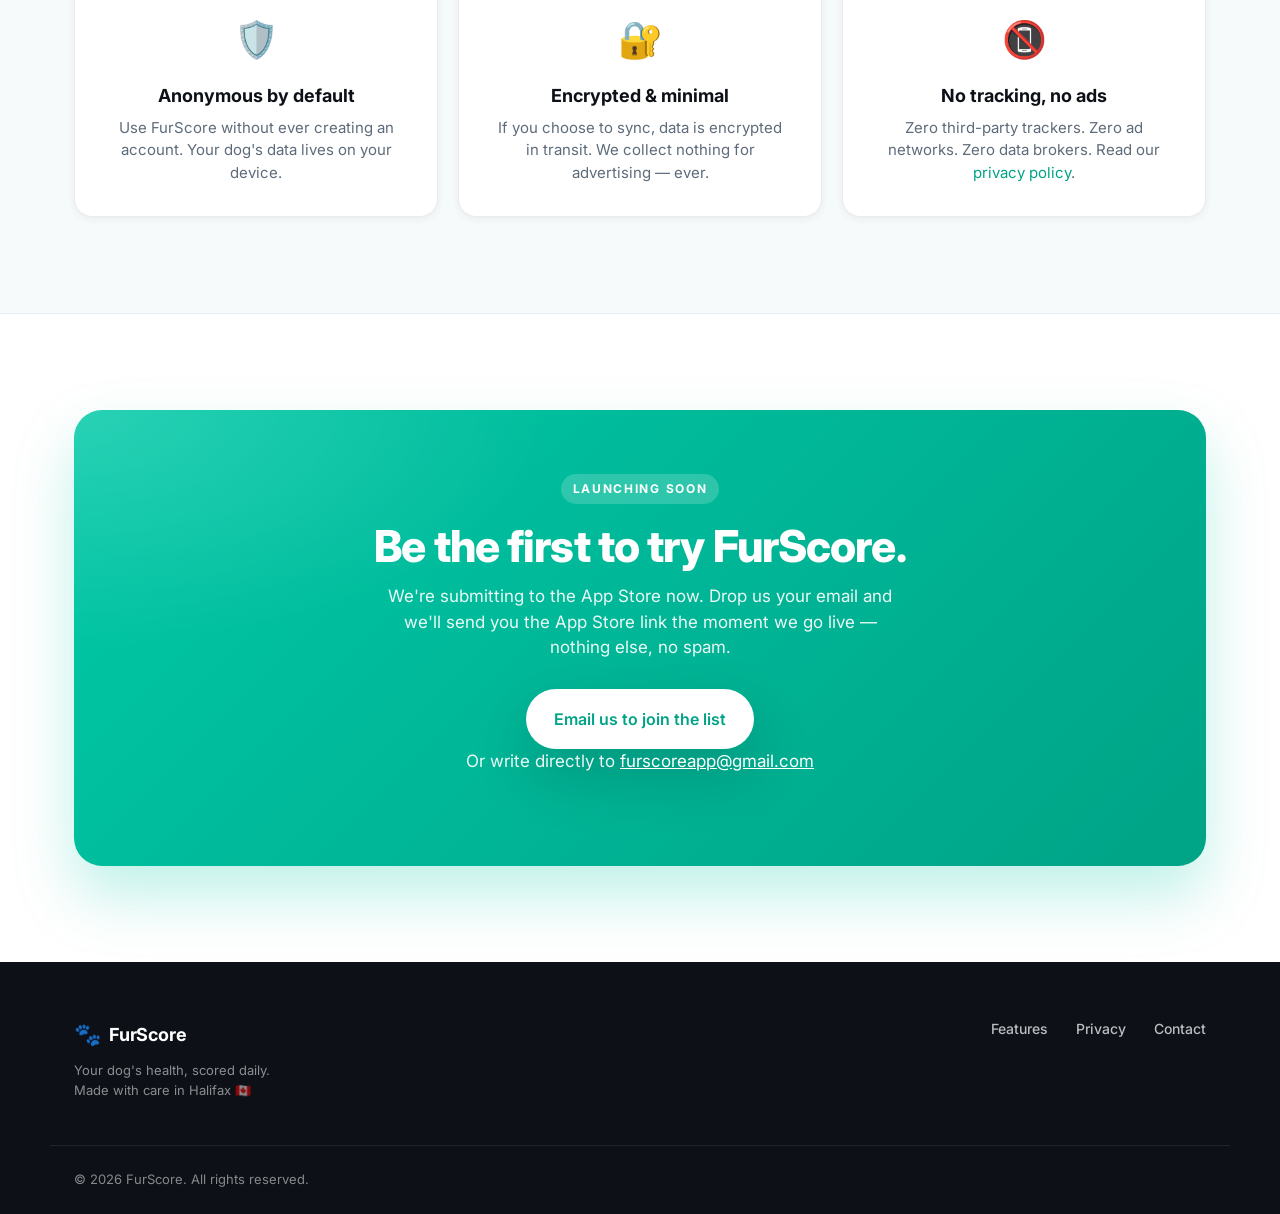
==== commit d646c77a: "Switch contact email to furscoreapp@gmail.com Replaces the placeholder hello@furscore.app on the lan" ====
--- a/index.html
+++ b/index.html
@@ -31,7 +31,7 @@
       <div class="topnav-links">
         <a href="#features">Features</a>
         <a href="#privacy">Privacy</a>
-        <a href="mailto:hello@furscore.app">Contact</a>
+        <a href="mailto:furscoreapp@gmail.com">Contact</a>
       </div>
     </div>
   </nav>
@@ -220,8 +220,8 @@
         <div class="eyebrow eyebrow-light">LAUNCHING SOON</div>
         <h2>Be the first to try FurScore.</h2>
         <p>We're submitting to the App Store now. Drop us your email and we'll send you the App Store link the moment we go live — nothing else, no spam.</p>
-        <a href="mailto:hello@furscore.app?subject=FurScore%20launch%20list&body=Hi%20Kedar%2C%20please%20add%20me%20to%20the%20FurScore%20launch%20list.%20My%20dog%27s%20breed%20is%20___." class="btn btn-primary btn-lg">Email us to join the list</a>
-        <p class="muted-tiny">Or write directly to <a href="mailto:hello@furscore.app">hello@furscore.app</a></p>
+        <a href="mailto:furscoreapp@gmail.com?subject=FurScore%20launch%20list&body=Hi%20Kedar%2C%20please%20add%20me%20to%20the%20FurScore%20launch%20list.%20My%20dog%27s%20breed%20is%20___." class="btn btn-primary btn-lg">Email us to join the list</a>
+        <p class="muted-tiny">Or write directly to <a href="mailto:furscoreapp@gmail.com">furscoreapp@gmail.com</a></p>
       </div>
     </div>
   </section>
@@ -239,7 +239,7 @@
       <div class="footer-links">
         <a href="#features">Features</a>
         <a href="privacy.html">Privacy</a>
-        <a href="mailto:hello@furscore.app">Contact</a>
+        <a href="mailto:furscoreapp@gmail.com">Contact</a>
       </div>
     </div>
     <div class="container copyline">
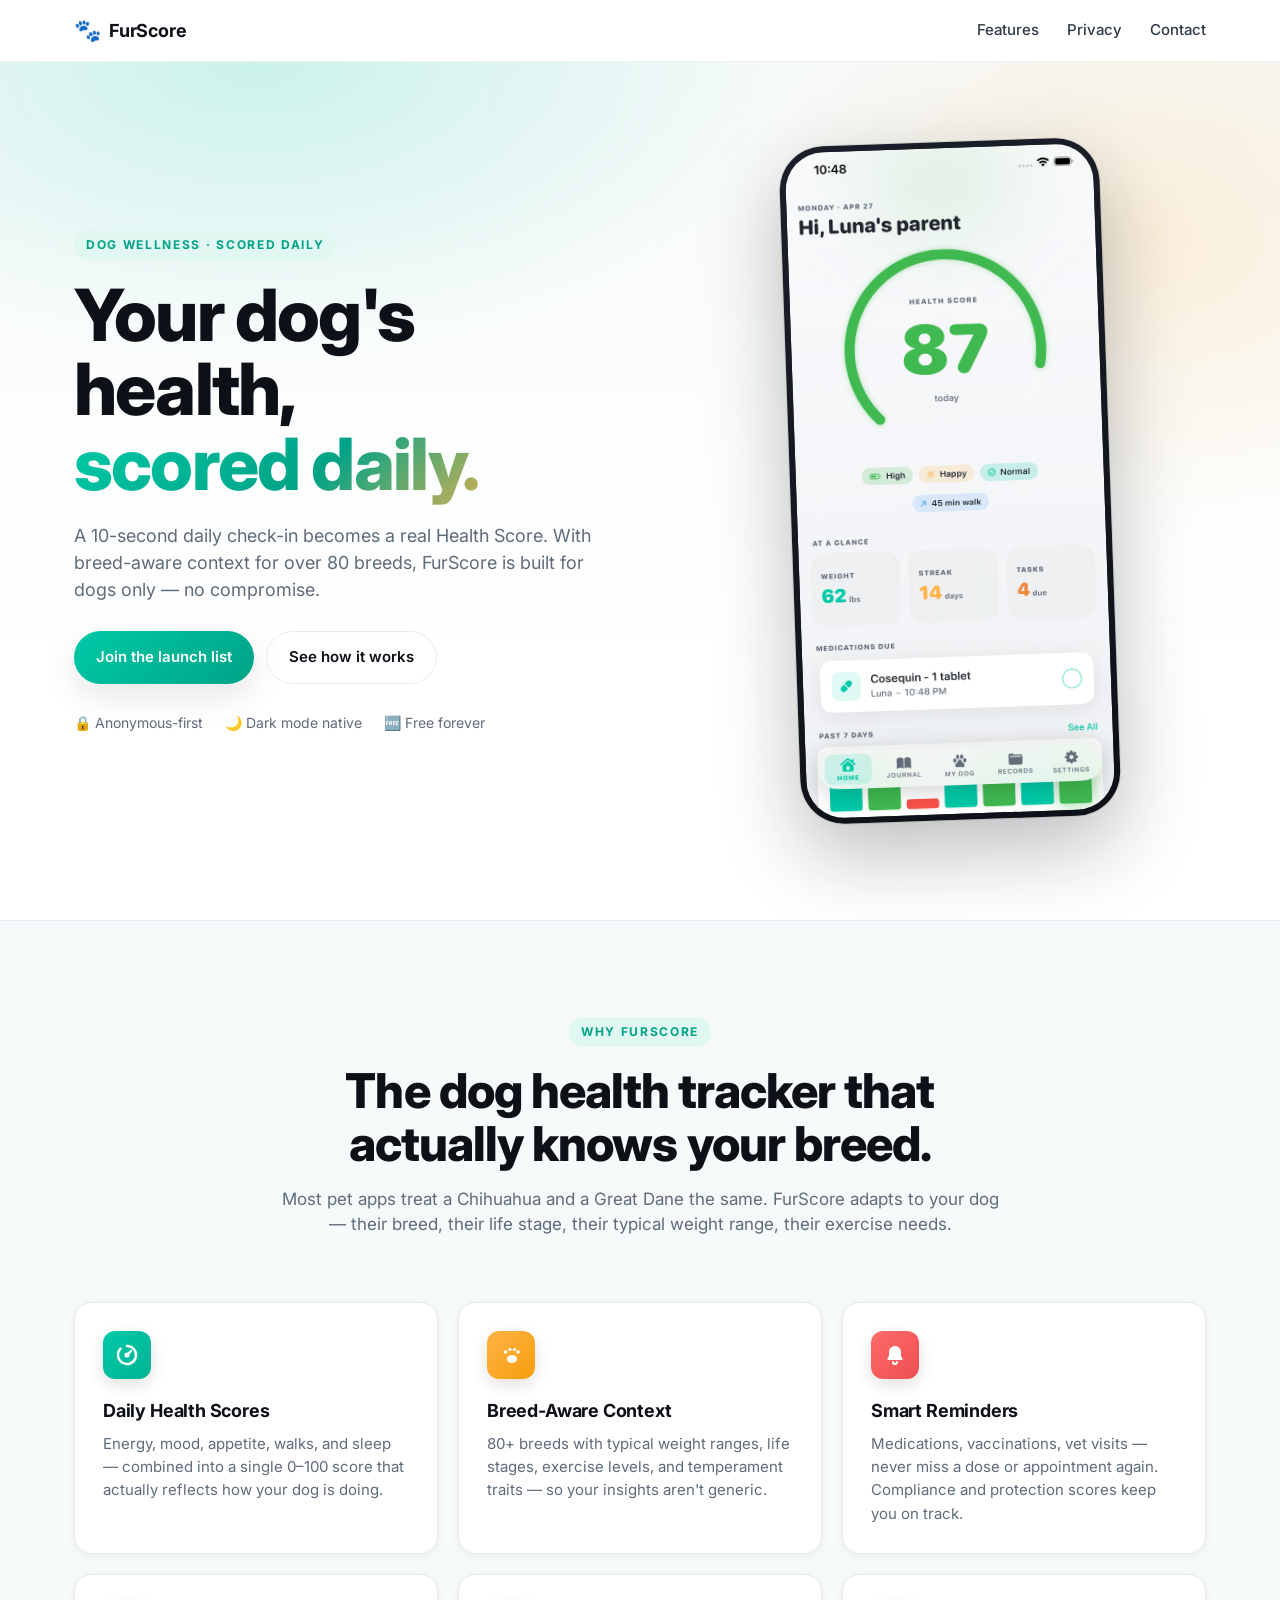
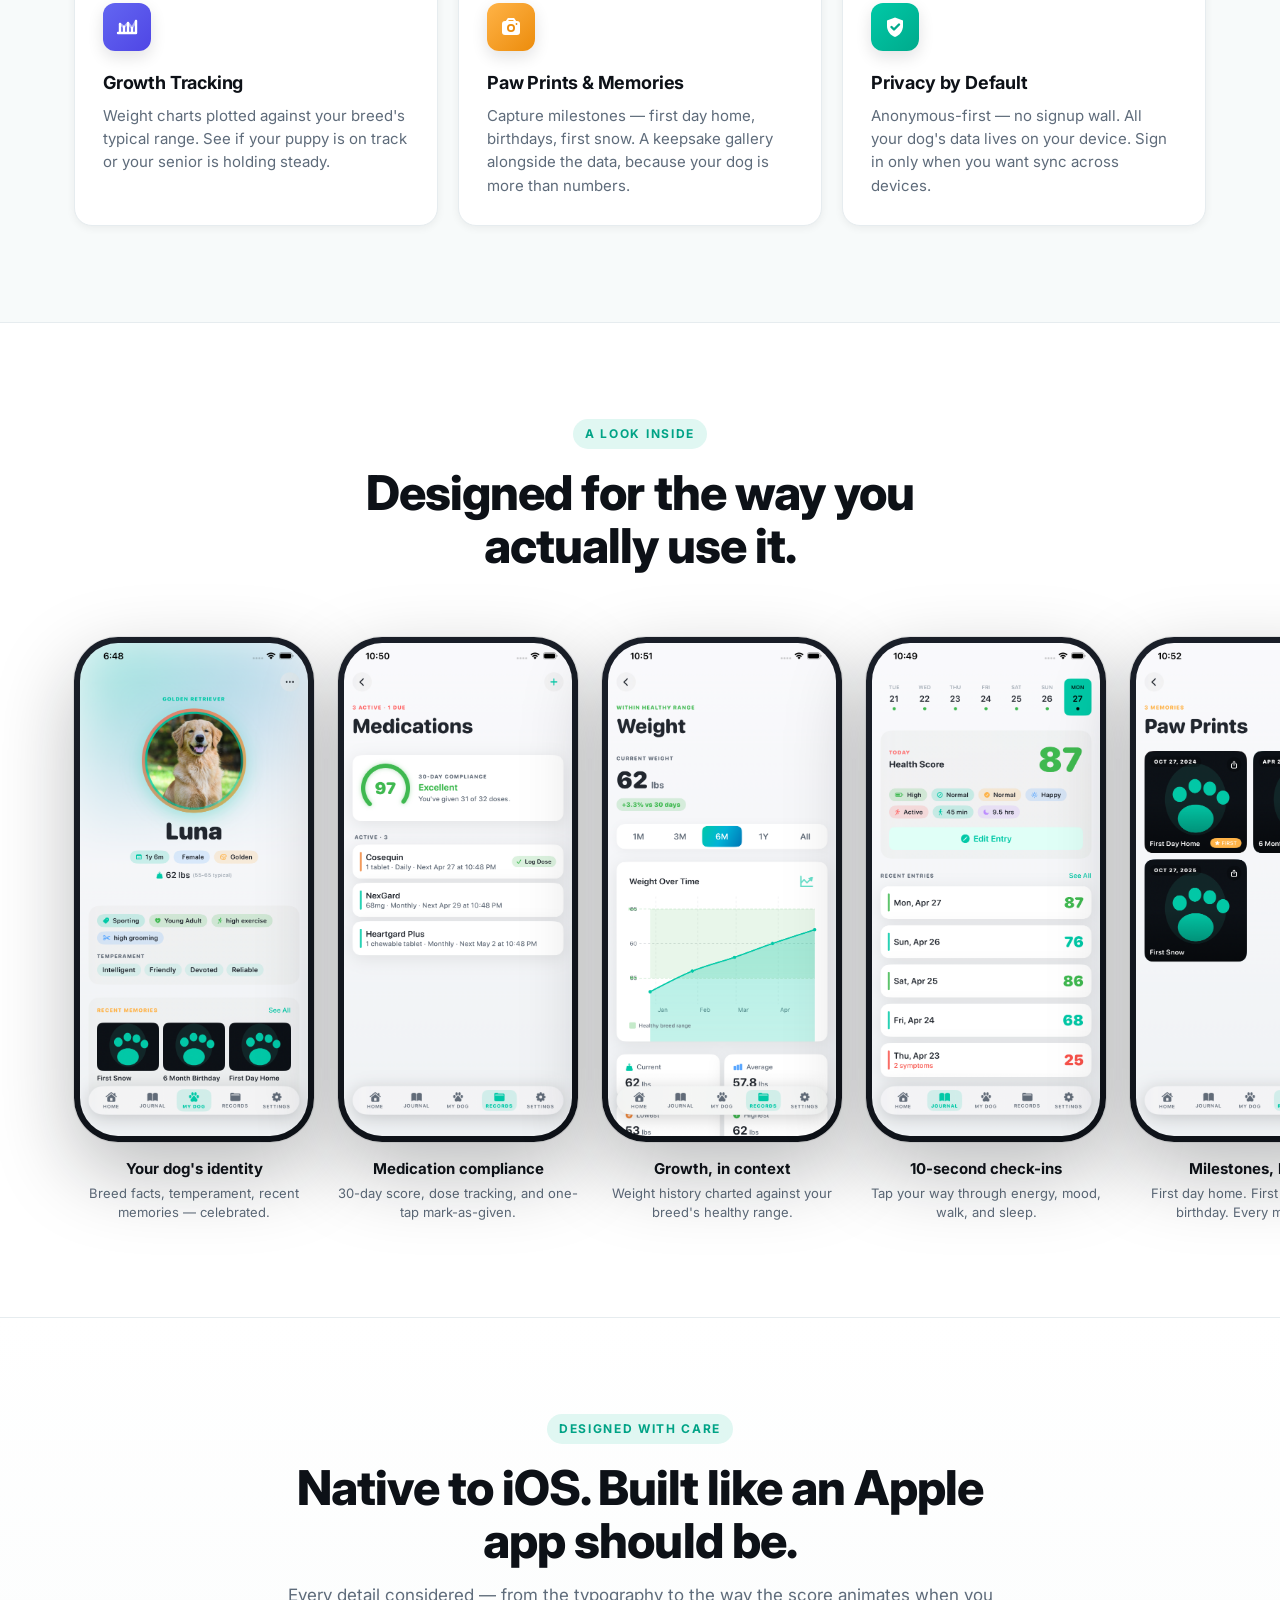
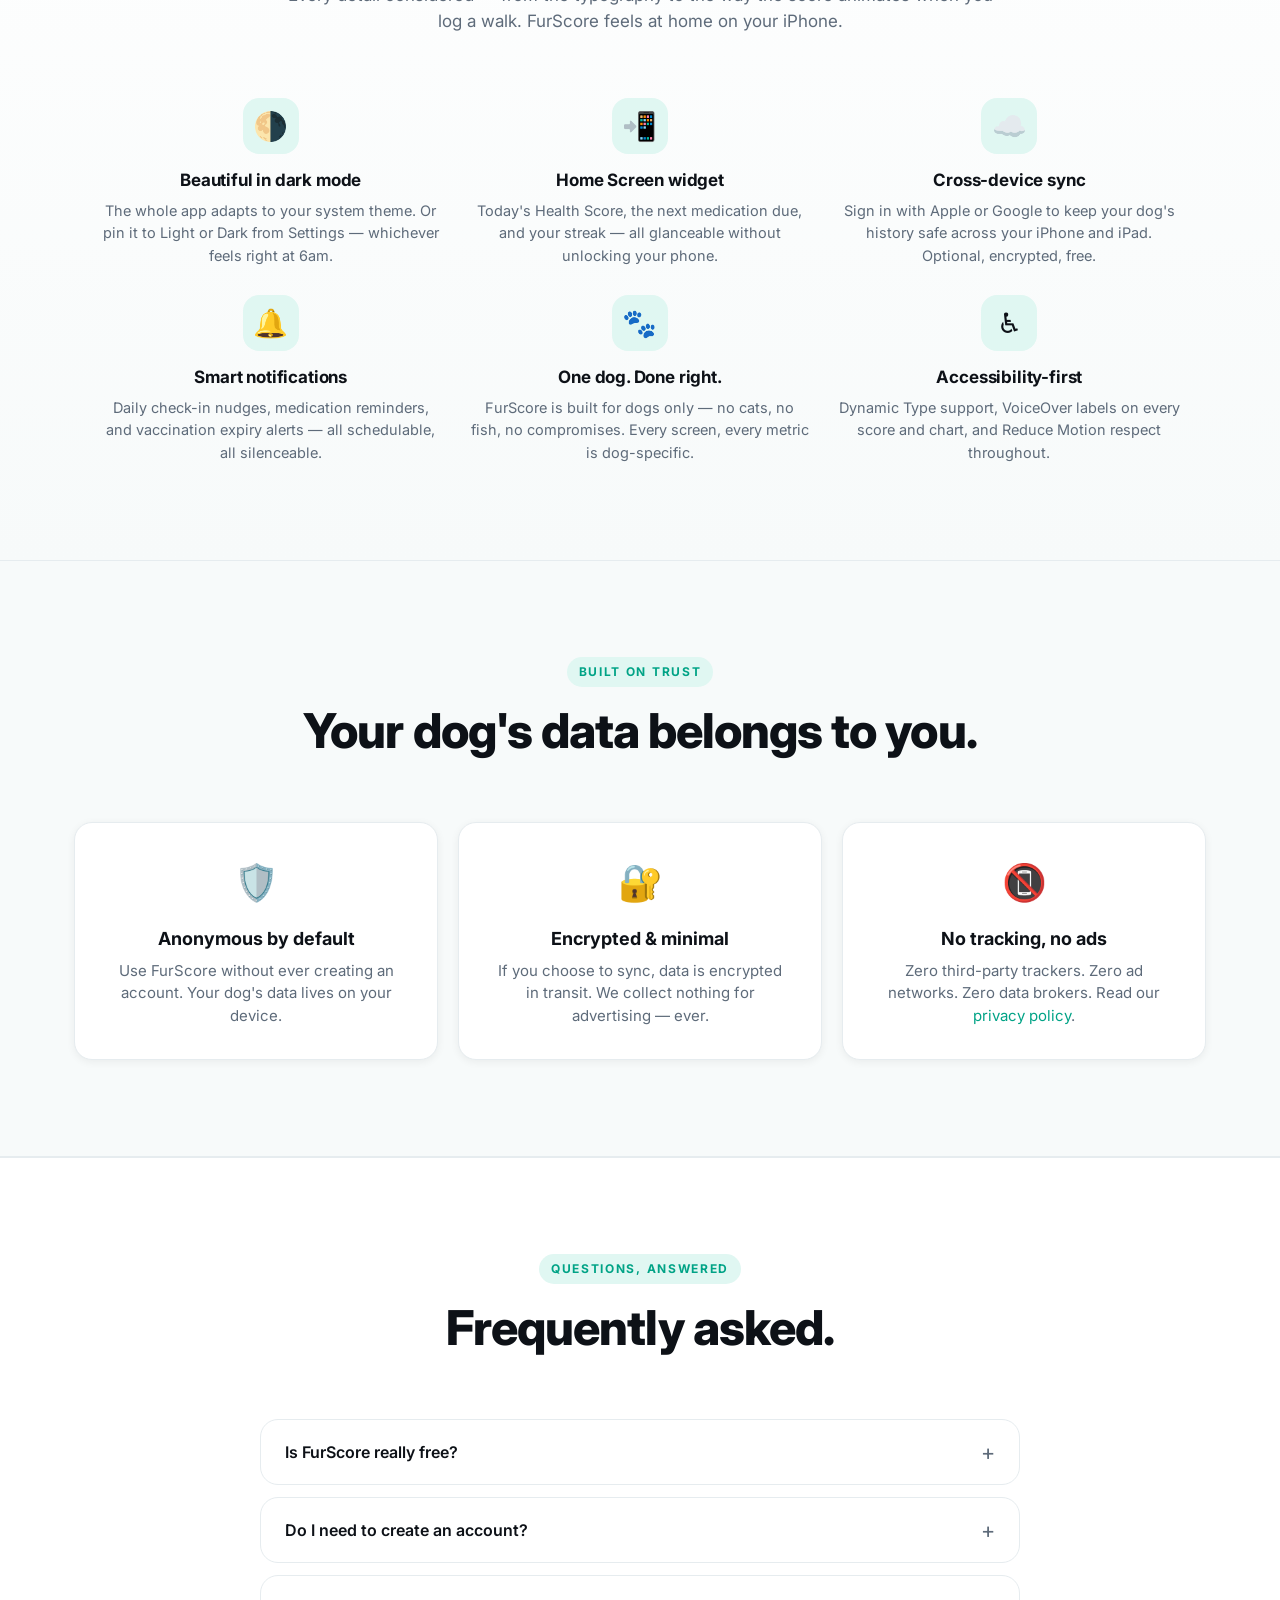
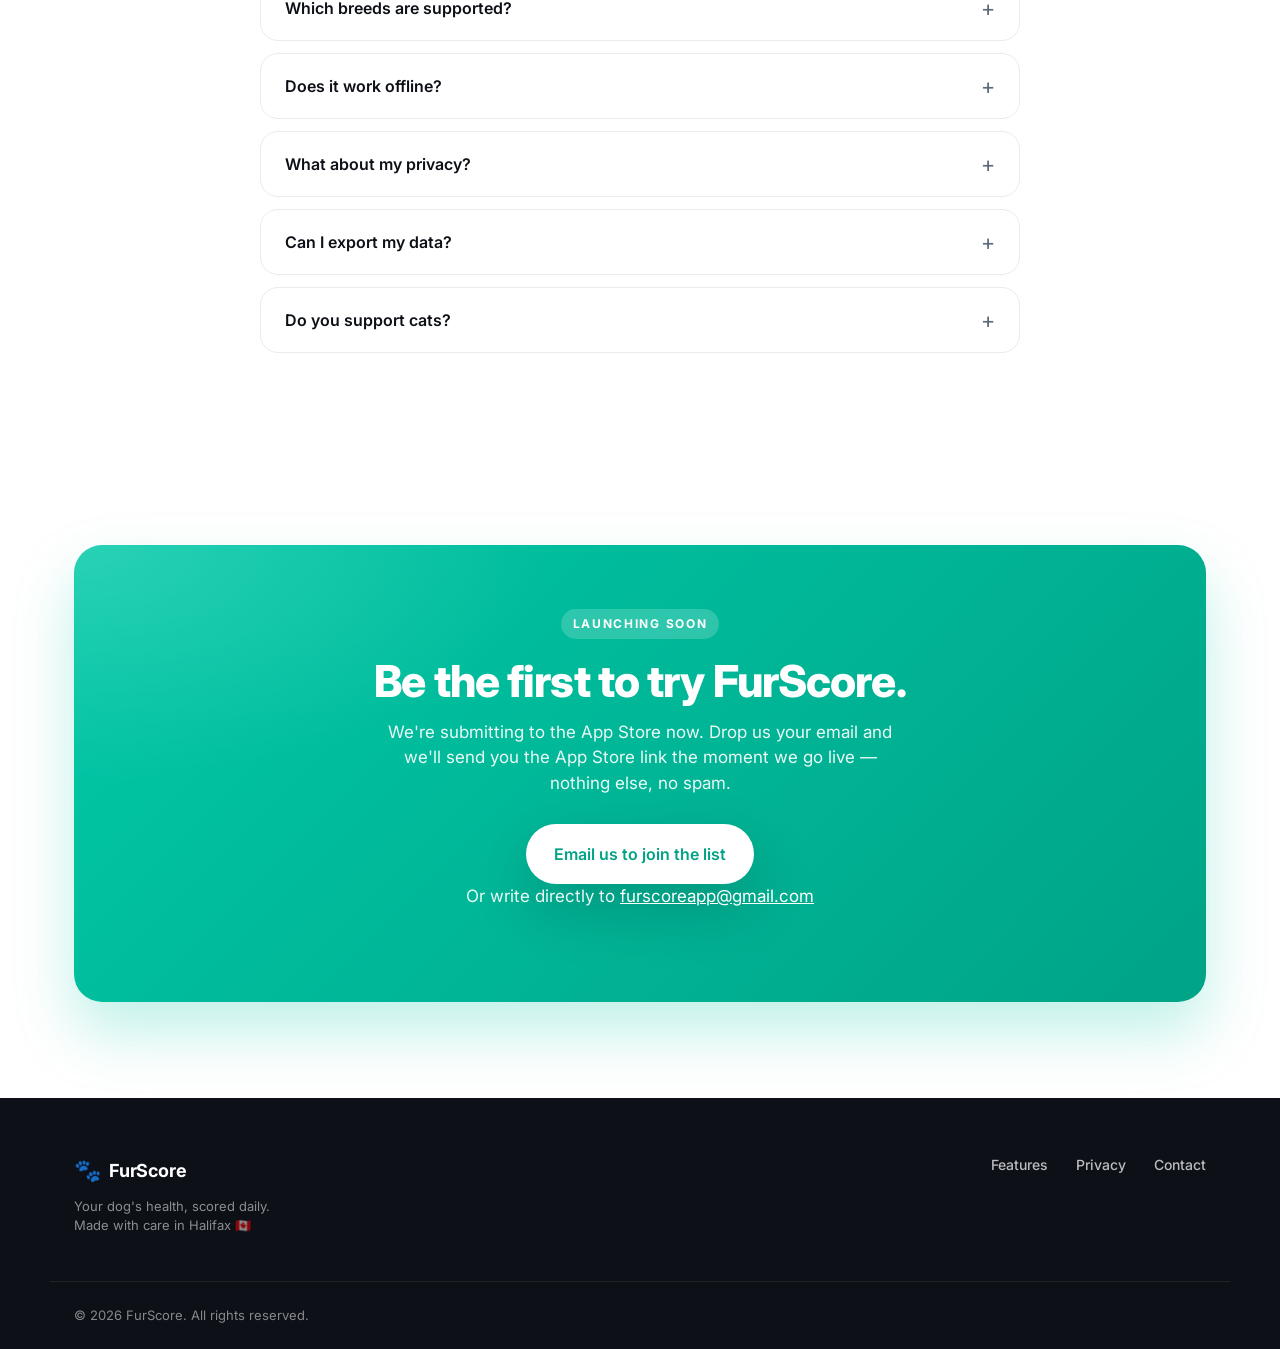
==== commit 6fca991c: "Polish landing page — sharper icons, dark-mode/widget/sync section, FAQ Three additions to the landi" ====
--- a/index.html
+++ b/index.html
@@ -50,7 +50,7 @@
         </div>
         <div class="trust-row">
           <span class="trust-item">🔒 Anonymous-first</span>
-          <span class="trust-item">📱 iPhone &amp; Apple Watch</span>
+          <span class="trust-item">🌙 Dark mode native</span>
           <span class="trust-item">🆓 Free forever</span>
         </div>
       </div>
@@ -74,7 +74,7 @@
       <div class="feature-grid">
         <div class="feature-card">
           <div class="feature-icon" style="background: linear-gradient(135deg, #00C9A7, #00b395);">
-            <svg viewBox="0 0 24 24" fill="none" stroke="white" stroke-width="2.2" stroke-linecap="round" stroke-linejoin="round"><path d="M12 21l-1.45-1.32C5.4 15.36 2 12.28 2 8.5 2 5.42 4.42 3 7.5 3c1.74 0 3.41.81 4.5 2.09C13.09 3.81 14.76 3 16.5 3 19.58 3 22 5.42 22 8.5c0 3.78-3.4 6.86-8.55 11.18L12 21z"/></svg>
+            <svg viewBox="0 0 24 24" fill="none"><path d="M12 3a9 9 0 1 1-6.36 2.64" stroke="white" stroke-width="2.4" stroke-linecap="round" fill="none"/><circle cx="12" cy="12" r="2.6" fill="white"/><path d="M12 12L16 8" stroke="white" stroke-width="2.4" stroke-linecap="round"/></svg>
           </div>
           <h3>Daily Health Scores</h3>
           <p>Energy, mood, appetite, walks, and sleep — combined into a single 0–100 score that actually reflects how your dog is doing.</p>
@@ -82,7 +82,7 @@
 
         <div class="feature-card">
           <div class="feature-icon" style="background: linear-gradient(135deg, #FFB347, #f59e0b);">
-            <svg viewBox="0 0 24 24" fill="none" stroke="white" stroke-width="2.2" stroke-linecap="round" stroke-linejoin="round"><circle cx="12" cy="12" r="9"/><path d="M12 3v9l5 3"/></svg>
+            <svg viewBox="0 0 24 24" fill="none"><circle cx="6.5" cy="9" r="1.8" fill="white"/><circle cx="11" cy="6.5" r="1.6" fill="white"/><circle cx="15.5" cy="6.5" r="1.6" fill="white"/><circle cx="19" cy="9" r="1.8" fill="white"/><path d="M8 16c0-2.8 3-4 5-4s5 1.2 5 4c0 2.4-2 3.8-5 3.8S8 18.4 8 16z" fill="white"/></svg>
           </div>
           <h3>Breed-Aware Context</h3>
           <p>80+ breeds with typical weight ranges, life stages, exercise levels, and temperament traits — so your insights aren't generic.</p>
@@ -90,7 +90,7 @@
 
         <div class="feature-card">
           <div class="feature-icon" style="background: linear-gradient(135deg, #FF6B6B, #ee4f4f);">
-            <svg viewBox="0 0 24 24" fill="none" stroke="white" stroke-width="2.2" stroke-linecap="round" stroke-linejoin="round"><path d="M12 22a8 8 0 0 0 8-8c0-3.5-2.5-6-4-9.5C14.5 6 12 8.5 12 12s-2.5 6-4 9.5"/><path d="M9 12a3 3 0 1 0 6 0 3 3 0 0 0-6 0z"/></svg>
+            <svg viewBox="0 0 24 24" fill="none"><path d="M6 9a6 6 0 1 1 12 0v4l1.5 2.5a1 1 0 0 1-.86 1.5H5.36a1 1 0 0 1-.86-1.5L6 13V9z" fill="white"/><path d="M10 19a2 2 0 0 0 4 0" stroke="white" stroke-width="2" stroke-linecap="round" fill="none"/></svg>
           </div>
           <h3>Smart Reminders</h3>
           <p>Medications, vaccinations, vet visits — never miss a dose or appointment again. Compliance and protection scores keep you on track.</p>
@@ -98,7 +98,7 @@
 
         <div class="feature-card">
           <div class="feature-icon" style="background: linear-gradient(135deg, #6366F1, #4f46e5);">
-            <svg viewBox="0 0 24 24" fill="none" stroke="white" stroke-width="2.2" stroke-linecap="round" stroke-linejoin="round"><polyline points="3 17 9 11 13 15 21 7"/><polyline points="14 7 21 7 21 14"/></svg>
+            <svg viewBox="0 0 24 24" fill="none"><path d="M3 18h18M5 18V9M9 18V12M13 18V8M17 18V13M21 18V6" stroke="white" stroke-width="2.4" stroke-linecap="round"/><path d="M5 9l4 3 4-4 4 5 4-7" stroke="white" stroke-width="2.4" stroke-linecap="round" stroke-linejoin="round" fill="none" opacity="0.55"/></svg>
           </div>
           <h3>Growth Tracking</h3>
           <p>Weight charts plotted against your breed's typical range. See if your puppy is on track or your senior is holding steady.</p>
@@ -106,7 +106,7 @@
 
         <div class="feature-card">
           <div class="feature-icon" style="background: linear-gradient(135deg, #FFB347, #ec8c0c);">
-            <svg viewBox="0 0 24 24" fill="none" stroke="white" stroke-width="2.2" stroke-linecap="round" stroke-linejoin="round"><circle cx="6" cy="9" r="3"/><circle cx="18" cy="9" r="3"/><circle cx="9" cy="4.5" r="2"/><circle cx="15" cy="4.5" r="2"/><path d="M9 16c0-3 6-3 6 0v3a3 3 0 0 1-6 0z"/></svg>
+            <svg viewBox="0 0 24 24" fill="none"><rect x="3" y="6" width="18" height="14" rx="3" fill="white"/><circle cx="12" cy="13" r="4" fill="#ec8c0c"/><circle cx="12" cy="13" r="2.2" fill="white"/><circle cx="17.5" cy="9" r="0.9" fill="#ec8c0c"/><path d="M8 6l1.4-2h5.2L16 6" stroke="white" stroke-width="2" stroke-linecap="round" fill="none"/></svg>
           </div>
           <h3>Paw Prints &amp; Memories</h3>
           <p>Capture milestones — first day home, birthdays, first snow. A keepsake gallery alongside the data, because your dog is more than numbers.</p>
@@ -114,7 +114,7 @@
 
         <div class="feature-card">
           <div class="feature-icon" style="background: linear-gradient(135deg, #00C9A7, #00aa8c);">
-            <svg viewBox="0 0 24 24" fill="none" stroke="white" stroke-width="2.2" stroke-linecap="round" stroke-linejoin="round"><rect x="3" y="11" width="18" height="11" rx="2"/><path d="M7 11V7a5 5 0 0 1 10 0v4"/></svg>
+            <svg viewBox="0 0 24 24" fill="none"><path d="M12 2.5l8 3v5.5c0 5-3.4 9.4-8 11-4.6-1.6-8-6-8-11V5.5l8-3z" fill="white"/><path d="M8.5 12l2.5 2.5L16 9.5" stroke="#00aa8c" stroke-width="2.4" stroke-linecap="round" stroke-linejoin="round" fill="none"/></svg>
           </div>
           <h3>Privacy by Default</h3>
           <p>Anonymous-first — no signup wall. All your dog's data lives on your device. Sign in only when you want sync across devices.</p>
@@ -181,6 +181,50 @@
             <span>First day home. First snow. First birthday. Every memory.</span>
           </figcaption>
         </figure>
+      </div>
+    </div>
+  </section>
+
+  <!-- Designed with care -->
+  <section class="craft-section">
+    <div class="container">
+      <div class="section-header">
+        <div class="eyebrow">DESIGNED WITH CARE</div>
+        <h2>Native to iOS. Built like an Apple app should be.</h2>
+        <p class="section-lede">Every detail considered — from the typography to the way the score animates when you log a walk. FurScore feels at home on your iPhone.</p>
+      </div>
+
+      <div class="craft-grid">
+        <div class="craft-item">
+          <div class="craft-pill">🌗</div>
+          <h4>Beautiful in dark mode</h4>
+          <p>The whole app adapts to your system theme. Or pin it to Light or Dark from Settings — whichever feels right at 6am.</p>
+        </div>
+        <div class="craft-item">
+          <div class="craft-pill">📲</div>
+          <h4>Home Screen widget</h4>
+          <p>Today's Health Score, the next medication due, and your streak — all glanceable without unlocking your phone.</p>
+        </div>
+        <div class="craft-item">
+          <div class="craft-pill">☁️</div>
+          <h4>Cross-device sync</h4>
+          <p>Sign in with Apple or Google to keep your dog's history safe across your iPhone and iPad. Optional, encrypted, free.</p>
+        </div>
+        <div class="craft-item">
+          <div class="craft-pill">🔔</div>
+          <h4>Smart notifications</h4>
+          <p>Daily check-in nudges, medication reminders, and vaccination expiry alerts — all schedulable, all silenceable.</p>
+        </div>
+        <div class="craft-item">
+          <div class="craft-pill">🐾</div>
+          <h4>One dog. Done right.</h4>
+          <p>FurScore is built for dogs only — no cats, no fish, no compromises. Every screen, every metric is dog-specific.</p>
+        </div>
+        <div class="craft-item">
+          <div class="craft-pill">♿︎</div>
+          <h4>Accessibility-first</h4>
+          <p>Dynamic Type support, VoiceOver labels on every score and chart, and Reduce Motion respect throughout.</p>
+        </div>
       </div>
     </div>
   </section>
@@ -209,6 +253,53 @@
           <h3>No tracking, no ads</h3>
           <p>Zero third-party trackers. Zero ad networks. Zero data brokers. Read our <a href="privacy.html">privacy policy</a>.</p>
         </div>
+      </div>
+    </div>
+  </section>
+
+  <!-- FAQ -->
+  <section class="faq-section">
+    <div class="container">
+      <div class="section-header">
+        <div class="eyebrow">QUESTIONS, ANSWERED</div>
+        <h2>Frequently asked.</h2>
+      </div>
+
+      <div class="faq-list">
+        <details class="faq-item">
+          <summary>Is FurScore really free?</summary>
+          <p>Yes — every feature, no ads, no paywall, no usage limits. No hidden "Pro" tier. We may add optional premium features in the future, but the core (daily logging, scoring, breed insights, reminders, sync) will always be free.</p>
+        </details>
+
+        <details class="faq-item">
+          <summary>Do I need to create an account?</summary>
+          <p>No. FurScore is anonymous-first — open the app and start logging. If you want to sync across devices or back up your dog's history, you can sign in with Apple or Google. Your existing entries migrate automatically.</p>
+        </details>
+
+        <details class="faq-item">
+          <summary>Which breeds are supported?</summary>
+          <p>80+ breeds out of the box including Goldens, Labs, Frenchies, German Shepherds, Poodles, Doodles, Huskies, Bulldogs, and more. Mixed-breed dogs are fully supported too — you'll still get all health tracking, just without breed-specific insights.</p>
+        </details>
+
+        <details class="faq-item">
+          <summary>Does it work offline?</summary>
+          <p>Completely. Every feature works without internet. Sync happens in the background when you're online (and only if you're signed in).</p>
+        </details>
+
+        <details class="faq-item">
+          <summary>What about my privacy?</summary>
+          <p>FurScore collects nothing for advertising — no trackers, no analytics SDKs, no data brokers. Anonymous use stores everything locally on your device. Signed-in use stores your data in our encrypted Supabase backend, accessible only to you. Read the full <a href="privacy.html">privacy policy</a>.</p>
+        </details>
+
+        <details class="faq-item">
+          <summary>Can I export my data?</summary>
+          <p>Yes — Settings → Export Data gives you a full JSON backup of every dog, journal entry, weight, medication, vaccination, vet visit, and paw print. Take it anywhere.</p>
+        </details>
+
+        <details class="faq-item">
+          <summary>Do you support cats?</summary>
+          <p>Not today, no. FurScore is intentionally dog-only. Cats deserve their own purpose-built app — and we wanted to do dogs really, really well first.</p>
+        </details>
       </div>
     </div>
   </section>
--- a/styles.css
+++ b/styles.css
@@ -309,6 +309,107 @@
 }
 .showcase-item .phone-frame { transform: rotate(0); }
 
+/* ===== Designed with Care ===== */
+.craft-section {
+  background: linear-gradient(180deg, #ffffff 0%, #f7fafa 100%);
+  border-top: 1px solid var(--line);
+}
+.craft-grid {
+  display: grid;
+  grid-template-columns: repeat(3, 1fr);
+  gap: 28px;
+  max-width: 1080px;
+  margin: 0 auto;
+}
+.craft-item {
+  text-align: center;
+}
+.craft-pill {
+  width: 56px;
+  height: 56px;
+  margin: 0 auto 14px;
+  display: flex;
+  align-items: center;
+  justify-content: center;
+  font-size: 28px;
+  background: var(--primary-soft);
+  border-radius: 16px;
+}
+.craft-item h4 {
+  font-size: 17px;
+  font-weight: 700;
+  margin: 0 0 6px;
+  color: var(--ink);
+  letter-spacing: -0.01em;
+}
+.craft-item p {
+  margin: 0;
+  color: var(--muted);
+  font-size: 14.5px;
+  line-height: 1.55;
+}
+
+/* ===== FAQ ===== */
+.faq-section {
+  background: var(--bg);
+  border-top: 1px solid var(--line);
+}
+.faq-list {
+  max-width: 760px;
+  margin: 0 auto;
+  display: flex;
+  flex-direction: column;
+  gap: 12px;
+}
+.faq-item {
+  background: var(--bg-card);
+  border: 1px solid var(--line);
+  border-radius: var(--radius-md);
+  padding: 0;
+  overflow: hidden;
+  transition: box-shadow 0.2s ease, border-color 0.2s ease;
+}
+.faq-item[open] {
+  box-shadow: var(--shadow-sm);
+  border-color: rgba(0, 201, 167, 0.35);
+}
+.faq-item summary {
+  list-style: none;
+  cursor: pointer;
+  padding: 20px 24px;
+  font-size: 16px;
+  font-weight: 600;
+  color: var(--ink);
+  position: relative;
+  padding-right: 56px;
+  user-select: none;
+}
+.faq-item summary::-webkit-details-marker { display: none; }
+.faq-item summary::after {
+  content: "+";
+  position: absolute;
+  right: 24px;
+  top: 50%;
+  transform: translateY(-50%);
+  font-size: 22px;
+  font-weight: 400;
+  color: var(--muted);
+  transition: transform 0.2s ease, color 0.2s ease;
+  line-height: 1;
+}
+.faq-item[open] summary::after {
+  content: "−";
+  color: var(--primary-dark);
+}
+.faq-item p {
+  margin: 0;
+  padding: 0 24px 22px;
+  color: var(--muted);
+  font-size: 15px;
+  line-height: 1.6;
+}
+.faq-item p a { color: var(--primary-dark); text-decoration: underline; }
+
 /* ===== Trust ===== */
 .trust-section { background: var(--bg-soft); border-top: 1px solid var(--line); border-bottom: 1px solid var(--line); }
 .trust-grid {
@@ -431,6 +532,7 @@
   .feature-grid { grid-template-columns: repeat(2, 1fr); }
   .showcase-strip { grid-template-columns: repeat(2, 1fr); }
   .trust-grid { grid-template-columns: 1fr; }
+  .craft-grid { grid-template-columns: repeat(2, 1fr); }
   .footer-grid { flex-direction: column; gap: 20px; }
 }
 
@@ -439,6 +541,10 @@
   .topnav-links a { font-size: 14px; }
   .feature-grid { grid-template-columns: 1fr; }
   .showcase-strip { grid-template-columns: 1fr; gap: 32px; }
+  .craft-grid { grid-template-columns: 1fr; gap: 24px; }
+  .faq-item summary { padding: 18px 20px; font-size: 15px; padding-right: 48px; }
+  .faq-item summary::after { right: 18px; }
+  .faq-item p { padding: 0 20px 20px; font-size: 14.5px; }
   .waitlist-card { padding: 48px 24px; }
   .phone-frame { width: 280px; }
   .phone-frame-sm { width: 220px; }
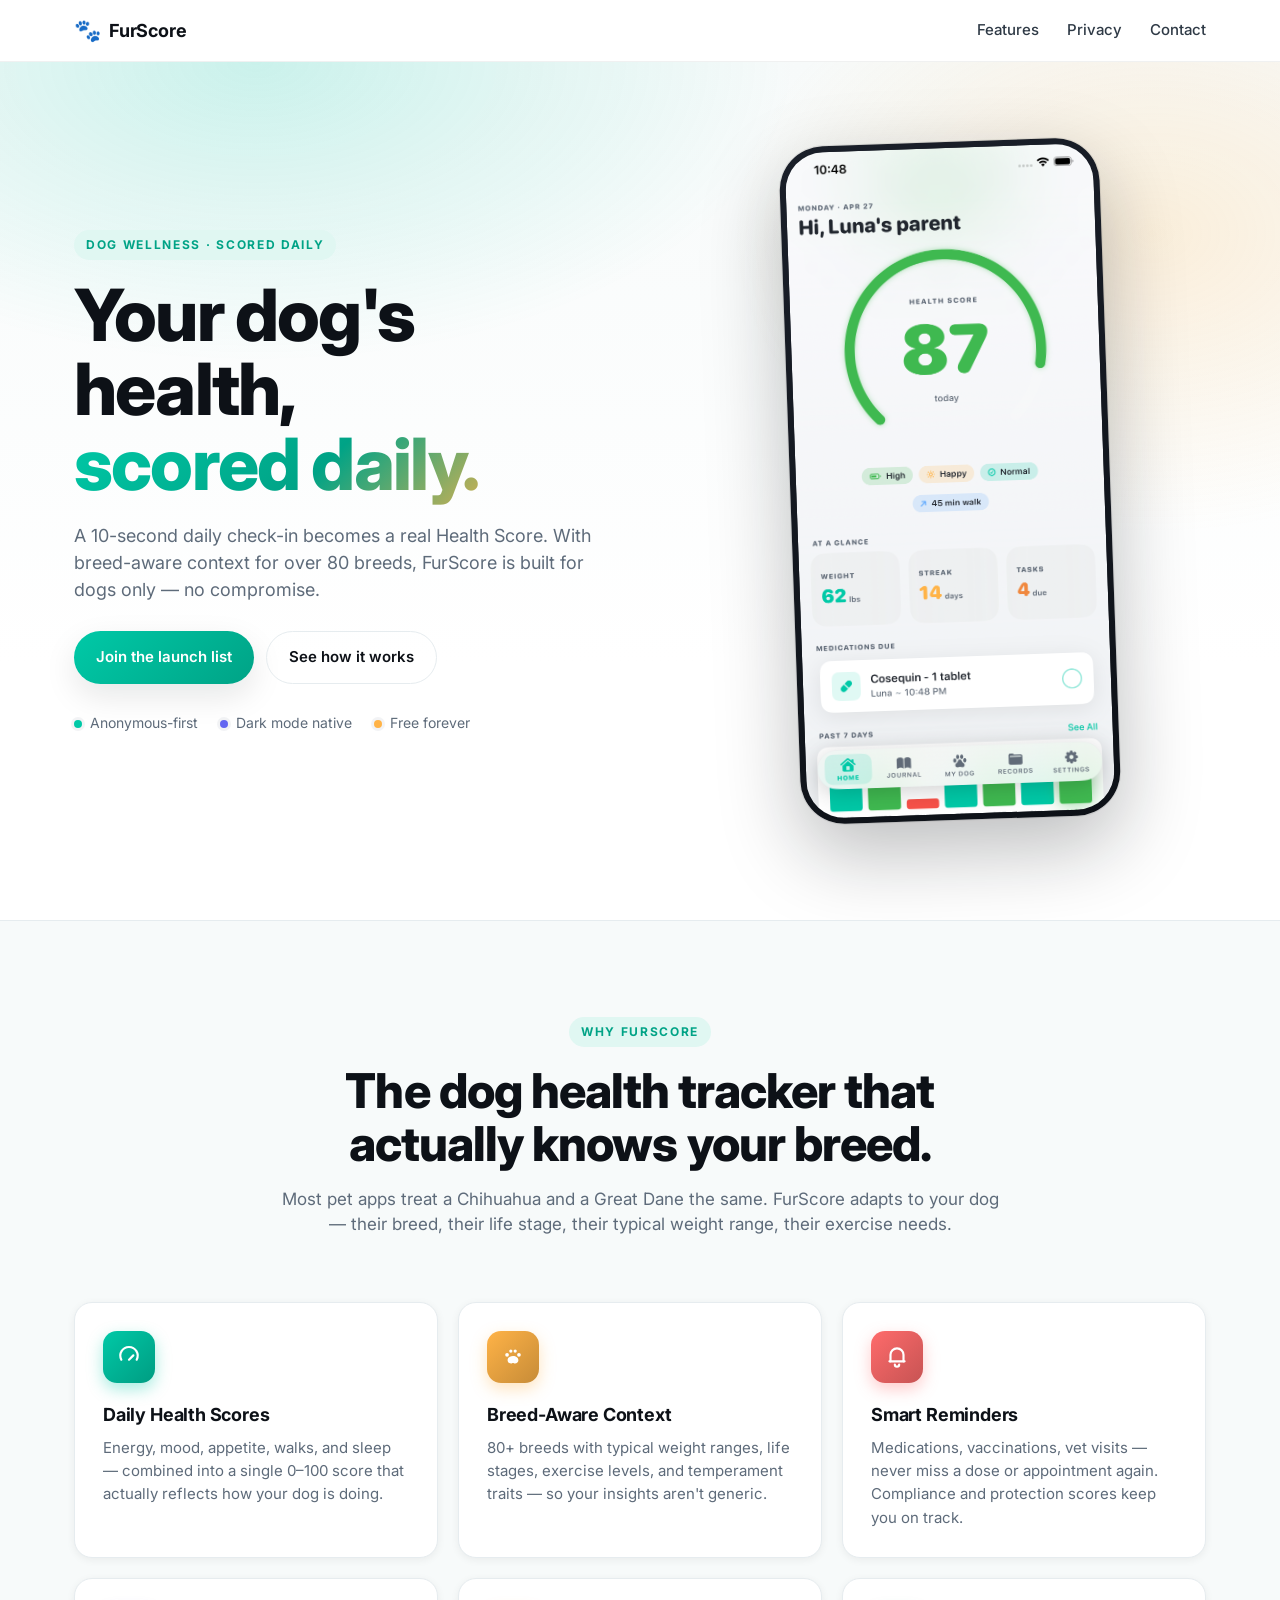
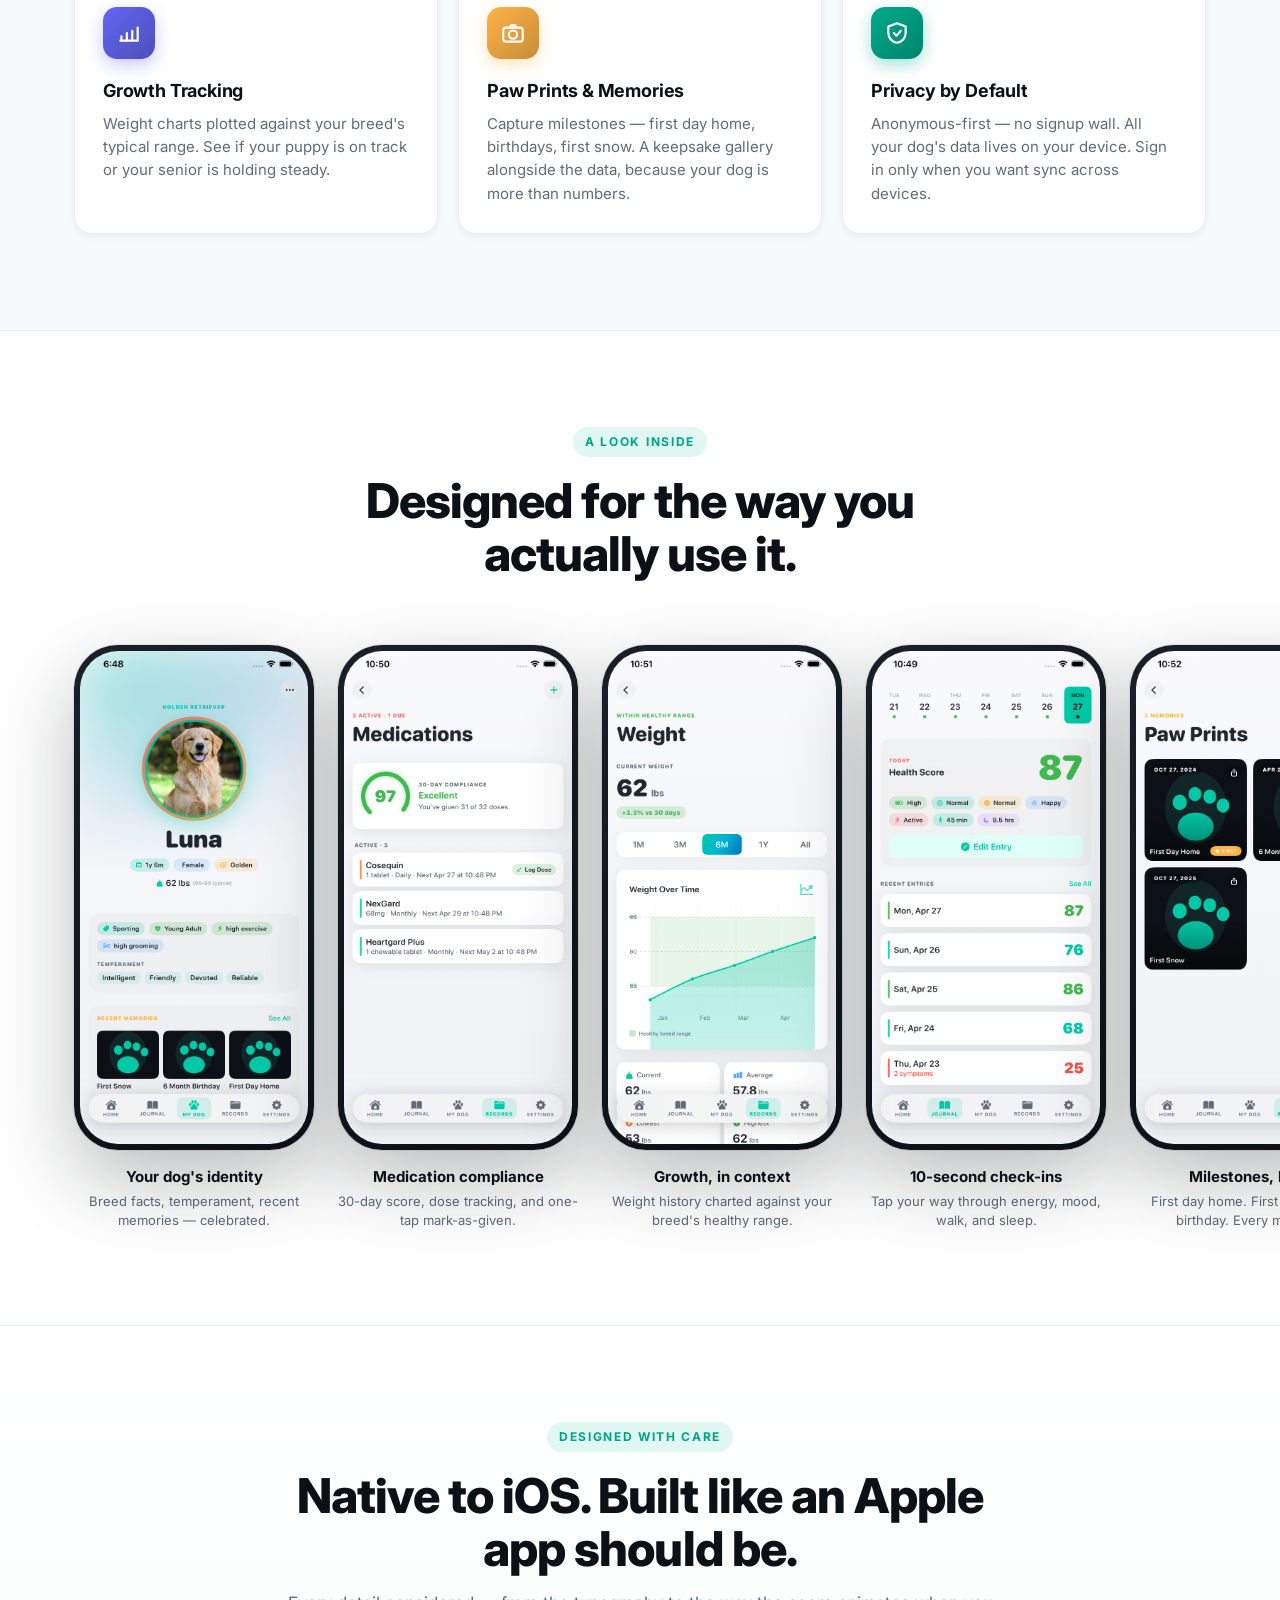
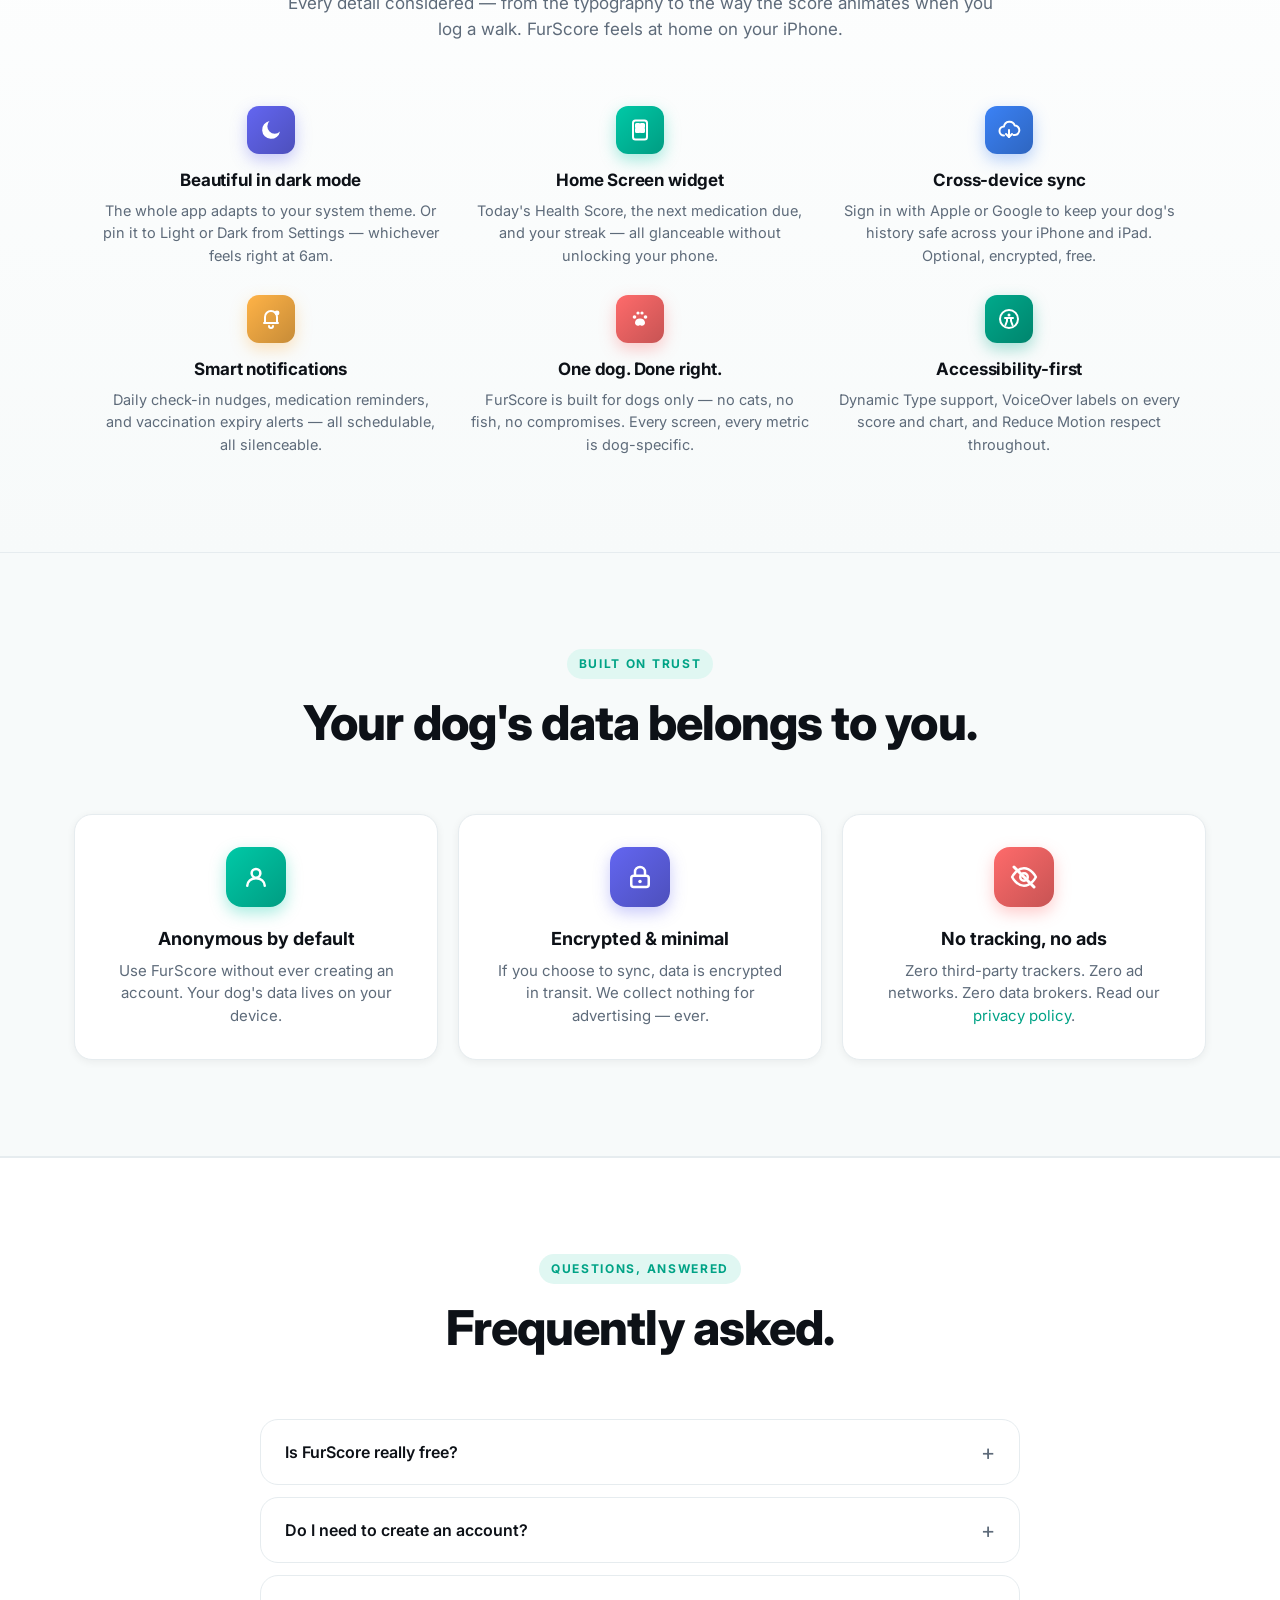
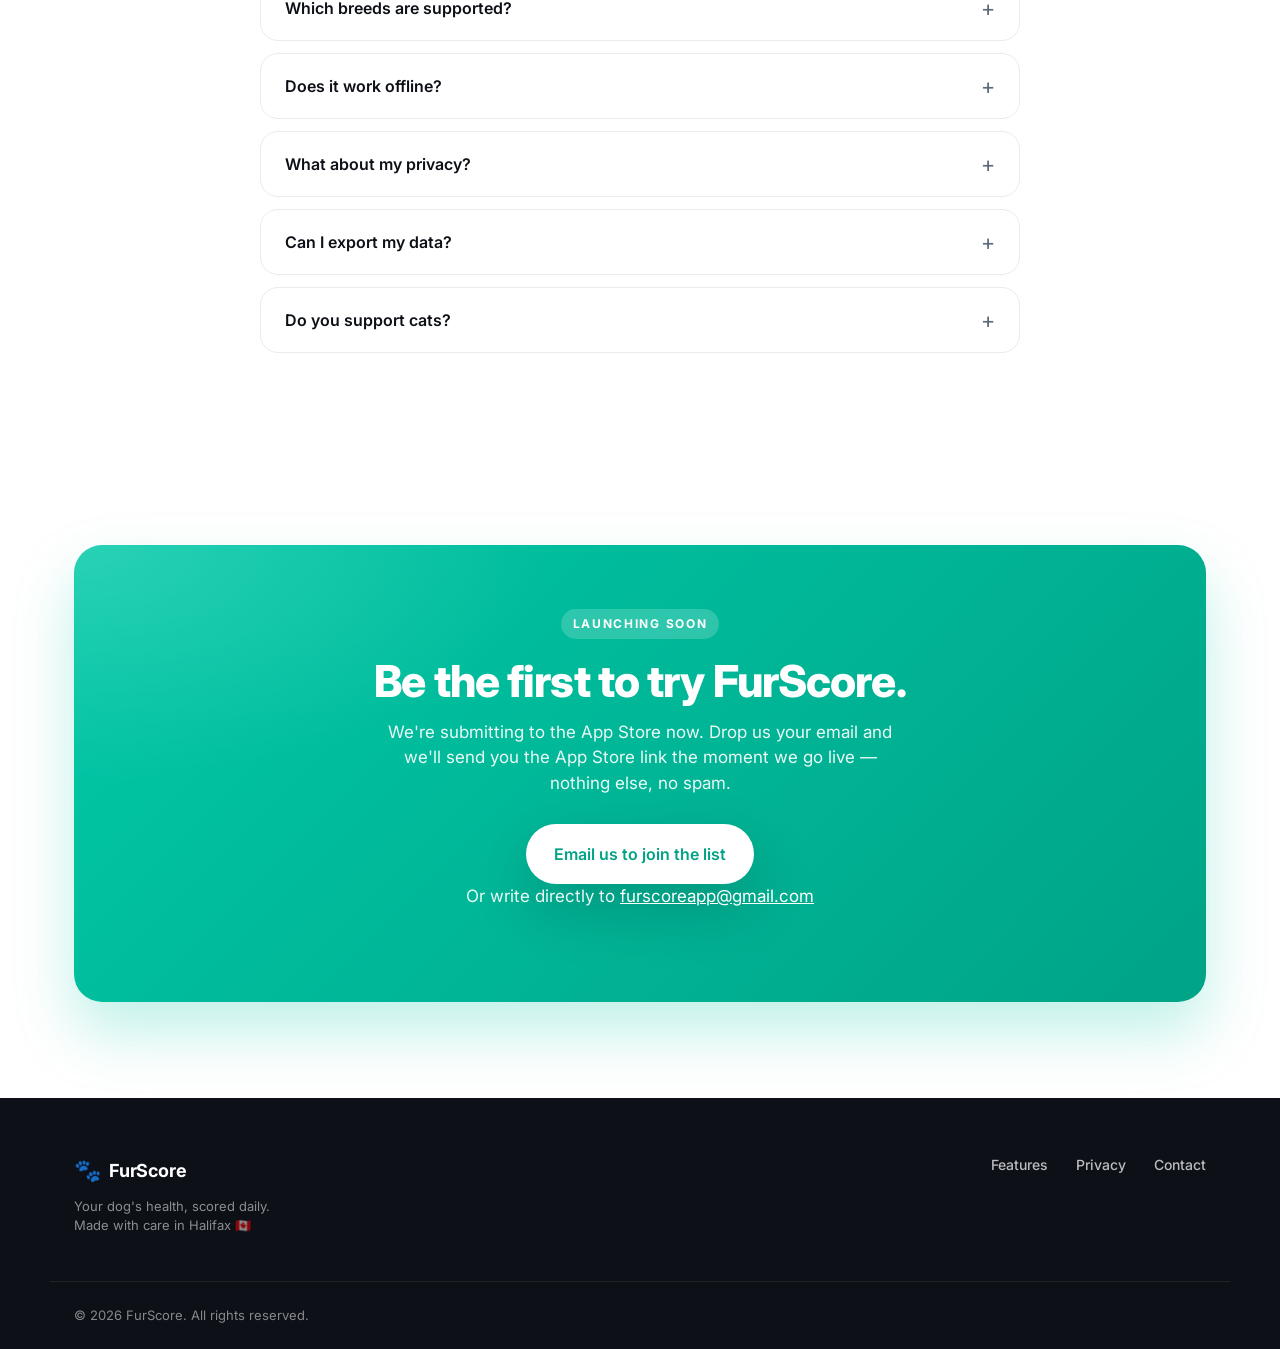
==== commit 56e60e50: "Replace all emojis with custom flat SVG icons in colored tiles The earlier emoji icons (🛡️ 🔐 📵 🌗 📲 ☁" ====
--- a/index.html
+++ b/index.html
@@ -49,9 +49,9 @@
           <a href="#features" class="btn btn-ghost">See how it works</a>
         </div>
         <div class="trust-row">
-          <span class="trust-item">🔒 Anonymous-first</span>
-          <span class="trust-item">🌙 Dark mode native</span>
-          <span class="trust-item">🆓 Free forever</span>
+          <span class="trust-item"><span class="trust-dot" style="background:#00C9A7"></span>Anonymous-first</span>
+          <span class="trust-item"><span class="trust-dot" style="background:#6366F1"></span>Dark mode native</span>
+          <span class="trust-item"><span class="trust-dot" style="background:#FFB347"></span>Free forever</span>
         </div>
       </div>
       <div class="hero-phone">
@@ -73,48 +73,48 @@
 
       <div class="feature-grid">
         <div class="feature-card">
-          <div class="feature-icon" style="background: linear-gradient(135deg, #00C9A7, #00b395);">
-            <svg viewBox="0 0 24 24" fill="none"><path d="M12 3a9 9 0 1 1-6.36 2.64" stroke="white" stroke-width="2.4" stroke-linecap="round" fill="none"/><circle cx="12" cy="12" r="2.6" fill="white"/><path d="M12 12L16 8" stroke="white" stroke-width="2.4" stroke-linecap="round"/></svg>
+          <div class="icon-tile" style="--tint:#00C9A7;">
+            <svg viewBox="0 0 24 24" fill="none" stroke="white" stroke-width="2" stroke-linecap="round" stroke-linejoin="round"><path d="M4.93 14.5a8 8 0 1 1 14.14 0"/><path d="M12 14.5l4-4"/></svg>
           </div>
           <h3>Daily Health Scores</h3>
           <p>Energy, mood, appetite, walks, and sleep — combined into a single 0–100 score that actually reflects how your dog is doing.</p>
         </div>
 
         <div class="feature-card">
-          <div class="feature-icon" style="background: linear-gradient(135deg, #FFB347, #f59e0b);">
-            <svg viewBox="0 0 24 24" fill="none"><circle cx="6.5" cy="9" r="1.8" fill="white"/><circle cx="11" cy="6.5" r="1.6" fill="white"/><circle cx="15.5" cy="6.5" r="1.6" fill="white"/><circle cx="19" cy="9" r="1.8" fill="white"/><path d="M8 16c0-2.8 3-4 5-4s5 1.2 5 4c0 2.4-2 3.8-5 3.8S8 18.4 8 16z" fill="white"/></svg>
+          <div class="icon-tile" style="--tint:#FFB347;">
+            <svg viewBox="0 0 24 24" fill="white"><circle cx="6.5" cy="10" r="1.7"/><circle cx="10" cy="6.5" r="1.5"/><circle cx="14" cy="6.5" r="1.5"/><circle cx="17.5" cy="10" r="1.7"/><path d="M12 11c-2.8 0-5 1.6-5 4 0 1.7 1.4 3 3.2 3 .8 0 1.2-.5 1.8-.5s1 .5 1.8.5c1.8 0 3.2-1.3 3.2-3 0-2.4-2.2-4-5-4z"/></svg>
           </div>
           <h3>Breed-Aware Context</h3>
           <p>80+ breeds with typical weight ranges, life stages, exercise levels, and temperament traits — so your insights aren't generic.</p>
         </div>
 
         <div class="feature-card">
-          <div class="feature-icon" style="background: linear-gradient(135deg, #FF6B6B, #ee4f4f);">
-            <svg viewBox="0 0 24 24" fill="none"><path d="M6 9a6 6 0 1 1 12 0v4l1.5 2.5a1 1 0 0 1-.86 1.5H5.36a1 1 0 0 1-.86-1.5L6 13V9z" fill="white"/><path d="M10 19a2 2 0 0 0 4 0" stroke="white" stroke-width="2" stroke-linecap="round" fill="none"/></svg>
+          <div class="icon-tile" style="--tint:#FF6B6B;">
+            <svg viewBox="0 0 24 24" fill="none" stroke="white" stroke-width="2" stroke-linecap="round" stroke-linejoin="round"><path d="M6 16V10a6 6 0 1 1 12 0v6"/><path d="M5 16h14"/><path d="M10 19a2 2 0 0 0 4 0"/></svg>
           </div>
           <h3>Smart Reminders</h3>
           <p>Medications, vaccinations, vet visits — never miss a dose or appointment again. Compliance and protection scores keep you on track.</p>
         </div>
 
         <div class="feature-card">
-          <div class="feature-icon" style="background: linear-gradient(135deg, #6366F1, #4f46e5);">
-            <svg viewBox="0 0 24 24" fill="none"><path d="M3 18h18M5 18V9M9 18V12M13 18V8M17 18V13M21 18V6" stroke="white" stroke-width="2.4" stroke-linecap="round"/><path d="M5 9l4 3 4-4 4 5 4-7" stroke="white" stroke-width="2.4" stroke-linecap="round" stroke-linejoin="round" fill="none" opacity="0.55"/></svg>
+          <div class="icon-tile" style="--tint:#6366F1;">
+            <svg viewBox="0 0 24 24" fill="none" stroke="white" stroke-width="2" stroke-linecap="round" stroke-linejoin="round"><path d="M4 19h16"/><path d="M5 19v-4M10 19v-7M15 19v-9M20 19V7"/></svg>
           </div>
           <h3>Growth Tracking</h3>
           <p>Weight charts plotted against your breed's typical range. See if your puppy is on track or your senior is holding steady.</p>
         </div>
 
         <div class="feature-card">
-          <div class="feature-icon" style="background: linear-gradient(135deg, #FFB347, #ec8c0c);">
-            <svg viewBox="0 0 24 24" fill="none"><rect x="3" y="6" width="18" height="14" rx="3" fill="white"/><circle cx="12" cy="13" r="4" fill="#ec8c0c"/><circle cx="12" cy="13" r="2.2" fill="white"/><circle cx="17.5" cy="9" r="0.9" fill="#ec8c0c"/><path d="M8 6l1.4-2h5.2L16 6" stroke="white" stroke-width="2" stroke-linecap="round" fill="none"/></svg>
+          <div class="icon-tile" style="--tint:#FFB347;">
+            <svg viewBox="0 0 24 24" fill="none" stroke="white" stroke-width="2" stroke-linecap="round" stroke-linejoin="round"><rect x="3" y="7" width="18" height="13" rx="2.5"/><circle cx="12" cy="13.5" r="3.8"/><path d="M9 7l1-2h4l1 2"/></svg>
           </div>
           <h3>Paw Prints &amp; Memories</h3>
           <p>Capture milestones — first day home, birthdays, first snow. A keepsake gallery alongside the data, because your dog is more than numbers.</p>
         </div>
 
         <div class="feature-card">
-          <div class="feature-icon" style="background: linear-gradient(135deg, #00C9A7, #00aa8c);">
-            <svg viewBox="0 0 24 24" fill="none"><path d="M12 2.5l8 3v5.5c0 5-3.4 9.4-8 11-4.6-1.6-8-6-8-11V5.5l8-3z" fill="white"/><path d="M8.5 12l2.5 2.5L16 9.5" stroke="#00aa8c" stroke-width="2.4" stroke-linecap="round" stroke-linejoin="round" fill="none"/></svg>
+          <div class="icon-tile" style="--tint:#00aa8c;">
+            <svg viewBox="0 0 24 24" fill="none" stroke="white" stroke-width="2" stroke-linecap="round" stroke-linejoin="round"><path d="M12 3l8 3v6c0 4.5-3.4 8.4-8 9-4.6-.6-8-4.5-8-9V6l8-3z"/><path d="M9 12l2.5 2.5L15.5 10"/></svg>
           </div>
           <h3>Privacy by Default</h3>
           <p>Anonymous-first — no signup wall. All your dog's data lives on your device. Sign in only when you want sync across devices.</p>
@@ -196,32 +196,44 @@
 
       <div class="craft-grid">
         <div class="craft-item">
-          <div class="craft-pill">🌗</div>
+          <div class="icon-tile icon-tile-sm" style="--tint:#6366F1;">
+            <svg viewBox="0 0 24 24" fill="white"><path d="M21 13.5A9 9 0 1 1 10.5 3a7 7 0 0 0 10.5 10.5z"/></svg>
+          </div>
           <h4>Beautiful in dark mode</h4>
           <p>The whole app adapts to your system theme. Or pin it to Light or Dark from Settings — whichever feels right at 6am.</p>
         </div>
         <div class="craft-item">
-          <div class="craft-pill">📲</div>
+          <div class="icon-tile icon-tile-sm" style="--tint:#00C9A7;">
+            <svg viewBox="0 0 24 24" fill="none" stroke="white" stroke-width="2" stroke-linecap="round" stroke-linejoin="round"><rect x="5" y="2.5" width="14" height="19" rx="2.5"/><rect x="8" y="6" width="3.5" height="3.5" rx="0.6" fill="white"/><rect x="12.5" y="6" width="3.5" height="3.5" rx="0.6" fill="white"/><rect x="8" y="10.5" width="3.5" height="3.5" rx="0.6" fill="white"/><rect x="12.5" y="10.5" width="3.5" height="3.5" rx="0.6" fill="white"/></svg>
+          </div>
           <h4>Home Screen widget</h4>
           <p>Today's Health Score, the next medication due, and your streak — all glanceable without unlocking your phone.</p>
         </div>
         <div class="craft-item">
-          <div class="craft-pill">☁️</div>
+          <div class="icon-tile icon-tile-sm" style="--tint:#3B82F6;">
+            <svg viewBox="0 0 24 24" fill="none" stroke="white" stroke-width="2" stroke-linecap="round" stroke-linejoin="round"><path d="M7 17.5a4.5 4.5 0 0 1 0-9 5.5 5.5 0 0 1 10.7-1A4 4 0 0 1 17.5 17h-1"/><path d="M12 12v7"/><path d="M9 16l3 3 3-3"/></svg>
+          </div>
           <h4>Cross-device sync</h4>
           <p>Sign in with Apple or Google to keep your dog's history safe across your iPhone and iPad. Optional, encrypted, free.</p>
         </div>
         <div class="craft-item">
-          <div class="craft-pill">🔔</div>
+          <div class="icon-tile icon-tile-sm" style="--tint:#FFB347;">
+            <svg viewBox="0 0 24 24" fill="none" stroke="white" stroke-width="2" stroke-linecap="round" stroke-linejoin="round"><path d="M6 16V10a6 6 0 1 1 12 0v6"/><path d="M5 16h14"/><path d="M10 19a2 2 0 0 0 4 0"/><circle cx="18" cy="6" r="2.4" fill="white" stroke="none"/></svg>
+          </div>
           <h4>Smart notifications</h4>
           <p>Daily check-in nudges, medication reminders, and vaccination expiry alerts — all schedulable, all silenceable.</p>
         </div>
         <div class="craft-item">
-          <div class="craft-pill">🐾</div>
+          <div class="icon-tile icon-tile-sm" style="--tint:#FF6B6B;">
+            <svg viewBox="0 0 24 24" fill="white"><circle cx="6.5" cy="10" r="1.8"/><circle cx="10" cy="6" r="1.6"/><circle cx="14" cy="6" r="1.6"/><circle cx="17.5" cy="10" r="1.8"/><path d="M12 11.5c-2.8 0-5 1.6-5 4.2 0 1.6 1.3 3 3 3 .9 0 1.2-.5 2-.5s1.1.5 2 .5c1.7 0 3-1.4 3-3 0-2.6-2.2-4.2-5-4.2z"/></svg>
+          </div>
           <h4>One dog. Done right.</h4>
           <p>FurScore is built for dogs only — no cats, no fish, no compromises. Every screen, every metric is dog-specific.</p>
         </div>
         <div class="craft-item">
-          <div class="craft-pill">♿︎</div>
+          <div class="icon-tile icon-tile-sm" style="--tint:#00aa8c;">
+            <svg viewBox="0 0 24 24" fill="none" stroke="white" stroke-width="2" stroke-linecap="round" stroke-linejoin="round"><circle cx="12" cy="12" r="9"/><circle cx="12" cy="8" r="1.5" fill="white" stroke="none"/><path d="M8 11h8M10 11v3l-1.5 4M14 11v3l1.5 4"/></svg>
+          </div>
           <h4>Accessibility-first</h4>
           <p>Dynamic Type support, VoiceOver labels on every score and chart, and Reduce Motion respect throughout.</p>
         </div>
@@ -239,17 +251,23 @@
 
       <div class="trust-grid">
         <div class="trust-card">
-          <div class="trust-glyph">🛡️</div>
+          <div class="icon-tile icon-tile-lg" style="--tint:#00C9A7;">
+            <svg viewBox="0 0 24 24" fill="none" stroke="white" stroke-width="2" stroke-linecap="round" stroke-linejoin="round"><circle cx="12" cy="9" r="3.5"/><path d="M5 19c0-3.5 3.1-6 7-6s7 2.5 7 6"/></svg>
+          </div>
           <h3>Anonymous by default</h3>
           <p>Use FurScore without ever creating an account. Your dog's data lives on your device.</p>
         </div>
         <div class="trust-card">
-          <div class="trust-glyph">🔐</div>
+          <div class="icon-tile icon-tile-lg" style="--tint:#6366F1;">
+            <svg viewBox="0 0 24 24" fill="none" stroke="white" stroke-width="2" stroke-linecap="round" stroke-linejoin="round"><rect x="5" y="11" width="14" height="9" rx="2"/><path d="M8 11V8a4 4 0 0 1 8 0v3"/><circle cx="12" cy="15.5" r="1.4" fill="white" stroke="none"/></svg>
+          </div>
           <h3>Encrypted &amp; minimal</h3>
           <p>If you choose to sync, data is encrypted in transit. We collect nothing for advertising — ever.</p>
         </div>
         <div class="trust-card">
-          <div class="trust-glyph">📵</div>
+          <div class="icon-tile icon-tile-lg" style="--tint:#FF6B6B;">
+            <svg viewBox="0 0 24 24" fill="none" stroke="white" stroke-width="2" stroke-linecap="round" stroke-linejoin="round"><path d="M2.5 12s3.5-7 9.5-7 9.5 7 9.5 7-3.5 7-9.5 7-9.5-7-9.5-7z"/><circle cx="12" cy="12" r="3"/><path d="M4 4l16 16" stroke-width="2.4"/></svg>
+          </div>
           <h3>No tracking, no ads</h3>
           <p>Zero third-party trackers. Zero ad networks. Zero data brokers. Read our <a href="privacy.html">privacy policy</a>.</p>
         </div>
--- a/styles.css
+++ b/styles.css
@@ -253,17 +253,36 @@
   transform: translateY(-3px);
   box-shadow: var(--shadow-md);
 }
-.feature-icon {
-  width: 48px;
-  height: 48px;
-  border-radius: 12px;
-  display: flex;
+.feature-icon { /* legacy alias */ }
+
+/* ===== Reusable icon tile ===== */
+.icon-tile {
+  width: 52px;
+  height: 52px;
+  border-radius: 14px;
+  display: inline-flex;
   align-items: center;
   justify-content: center;
   margin-bottom: 18px;
-  box-shadow: 0 6px 16px rgba(13,17,23,0.12);
-}
-.feature-icon svg { width: 24px; height: 24px; }
+  background: linear-gradient(135deg, var(--tint, #00C9A7), color-mix(in srgb, var(--tint, #00C9A7) 78%, black));
+  box-shadow: 0 6px 16px color-mix(in srgb, var(--tint, #00C9A7) 35%, transparent);
+}
+.icon-tile svg { width: 26px; height: 26px; display: block; }
+.icon-tile-sm { width: 48px; height: 48px; border-radius: 12px; }
+.icon-tile-sm svg { width: 24px; height: 24px; }
+.icon-tile-lg { width: 60px; height: 60px; border-radius: 16px; margin: 0 auto 18px; }
+.icon-tile-lg svg { width: 30px; height: 30px; }
+
+/* Hero trust dots — small color tokens beside each item */
+.trust-dot {
+  display: inline-block;
+  width: 8px;
+  height: 8px;
+  border-radius: 50%;
+  margin-right: 8px;
+  vertical-align: middle;
+  box-shadow: 0 0 0 3px color-mix(in srgb, currentColor 8%, transparent);
+}
 .feature-card h3 {
   font-size: 18px;
   font-weight: 700;
@@ -324,17 +343,7 @@
 .craft-item {
   text-align: center;
 }
-.craft-pill {
-  width: 56px;
-  height: 56px;
-  margin: 0 auto 14px;
-  display: flex;
-  align-items: center;
-  justify-content: center;
-  font-size: 28px;
-  background: var(--primary-soft);
-  border-radius: 16px;
-}
+.craft-item .icon-tile { margin: 0 auto 14px; }
 .craft-item h4 {
   font-size: 17px;
   font-weight: 700;
@@ -424,10 +433,6 @@
   border: 1px solid var(--line);
   box-shadow: var(--shadow-sm);
   text-align: center;
-}
-.trust-glyph {
-  font-size: 36px;
-  margin-bottom: 16px;
 }
 .trust-card h3 {
   font-size: 18px;
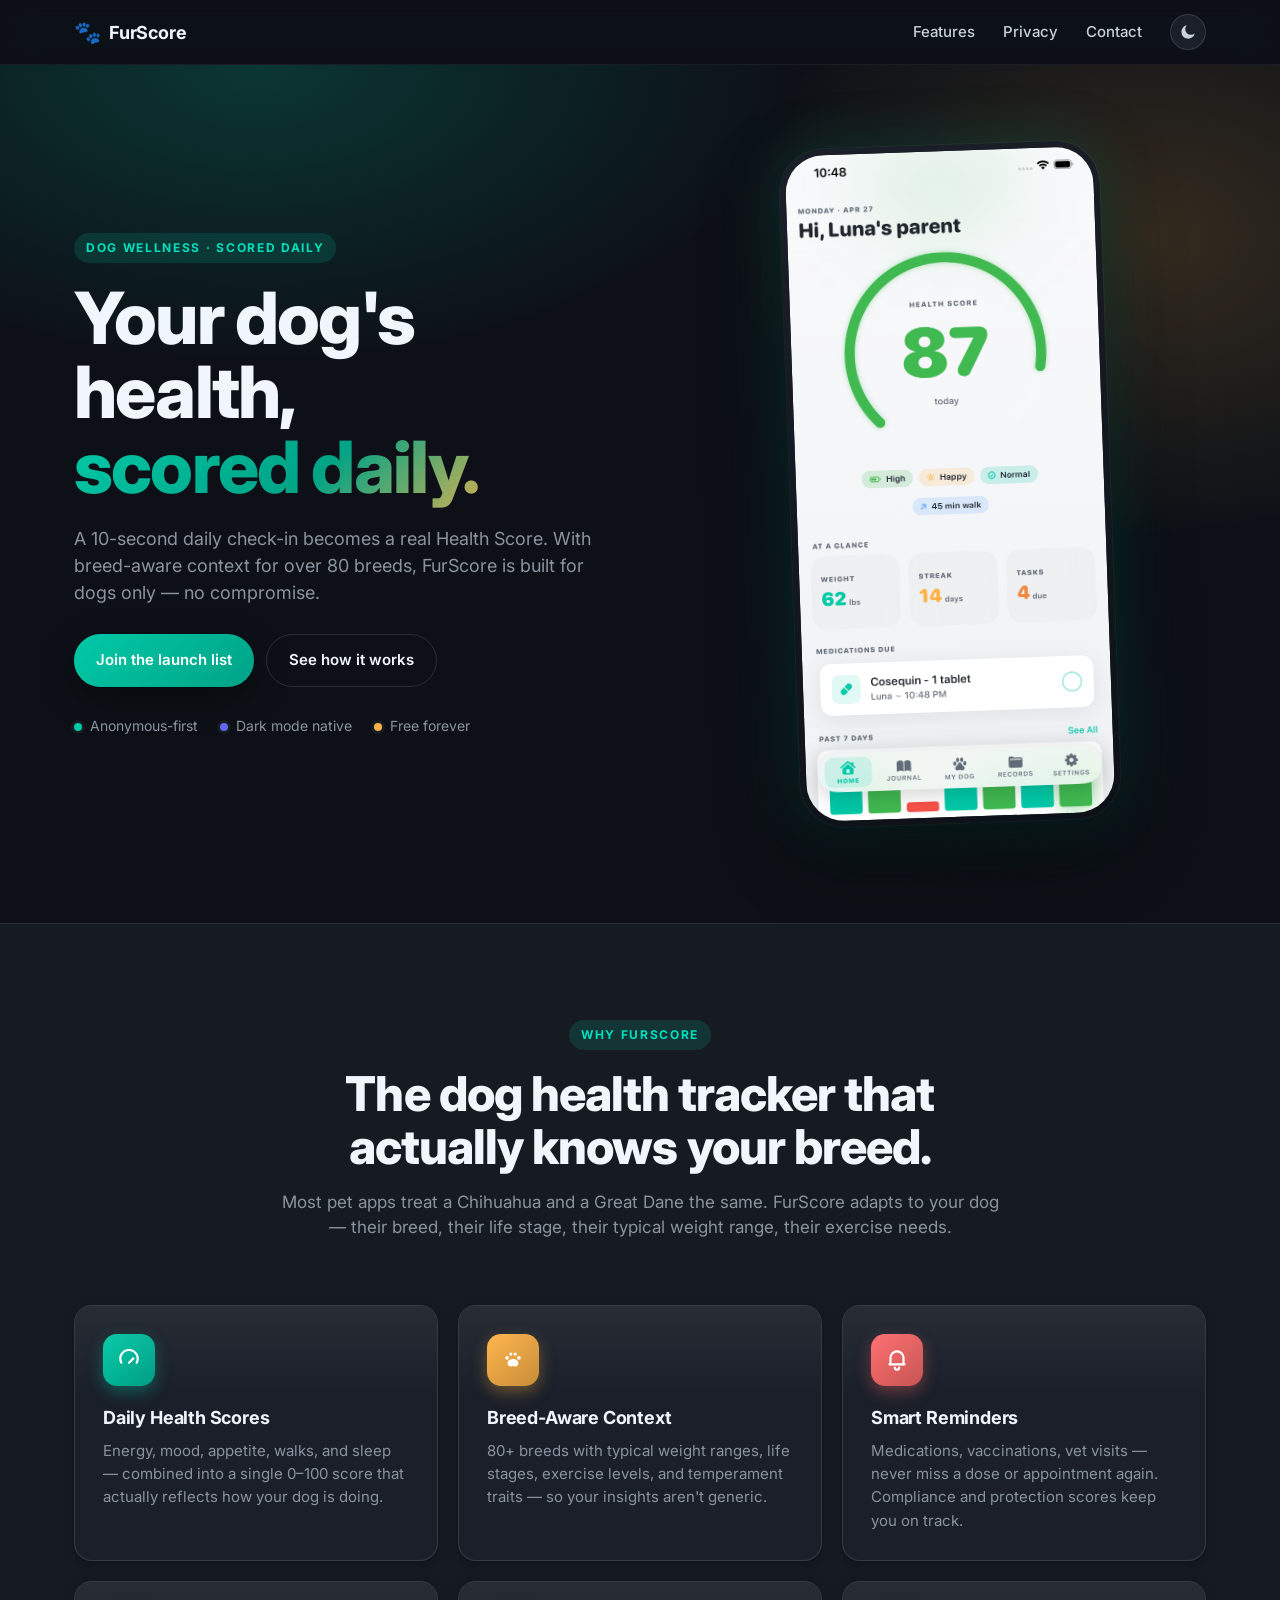
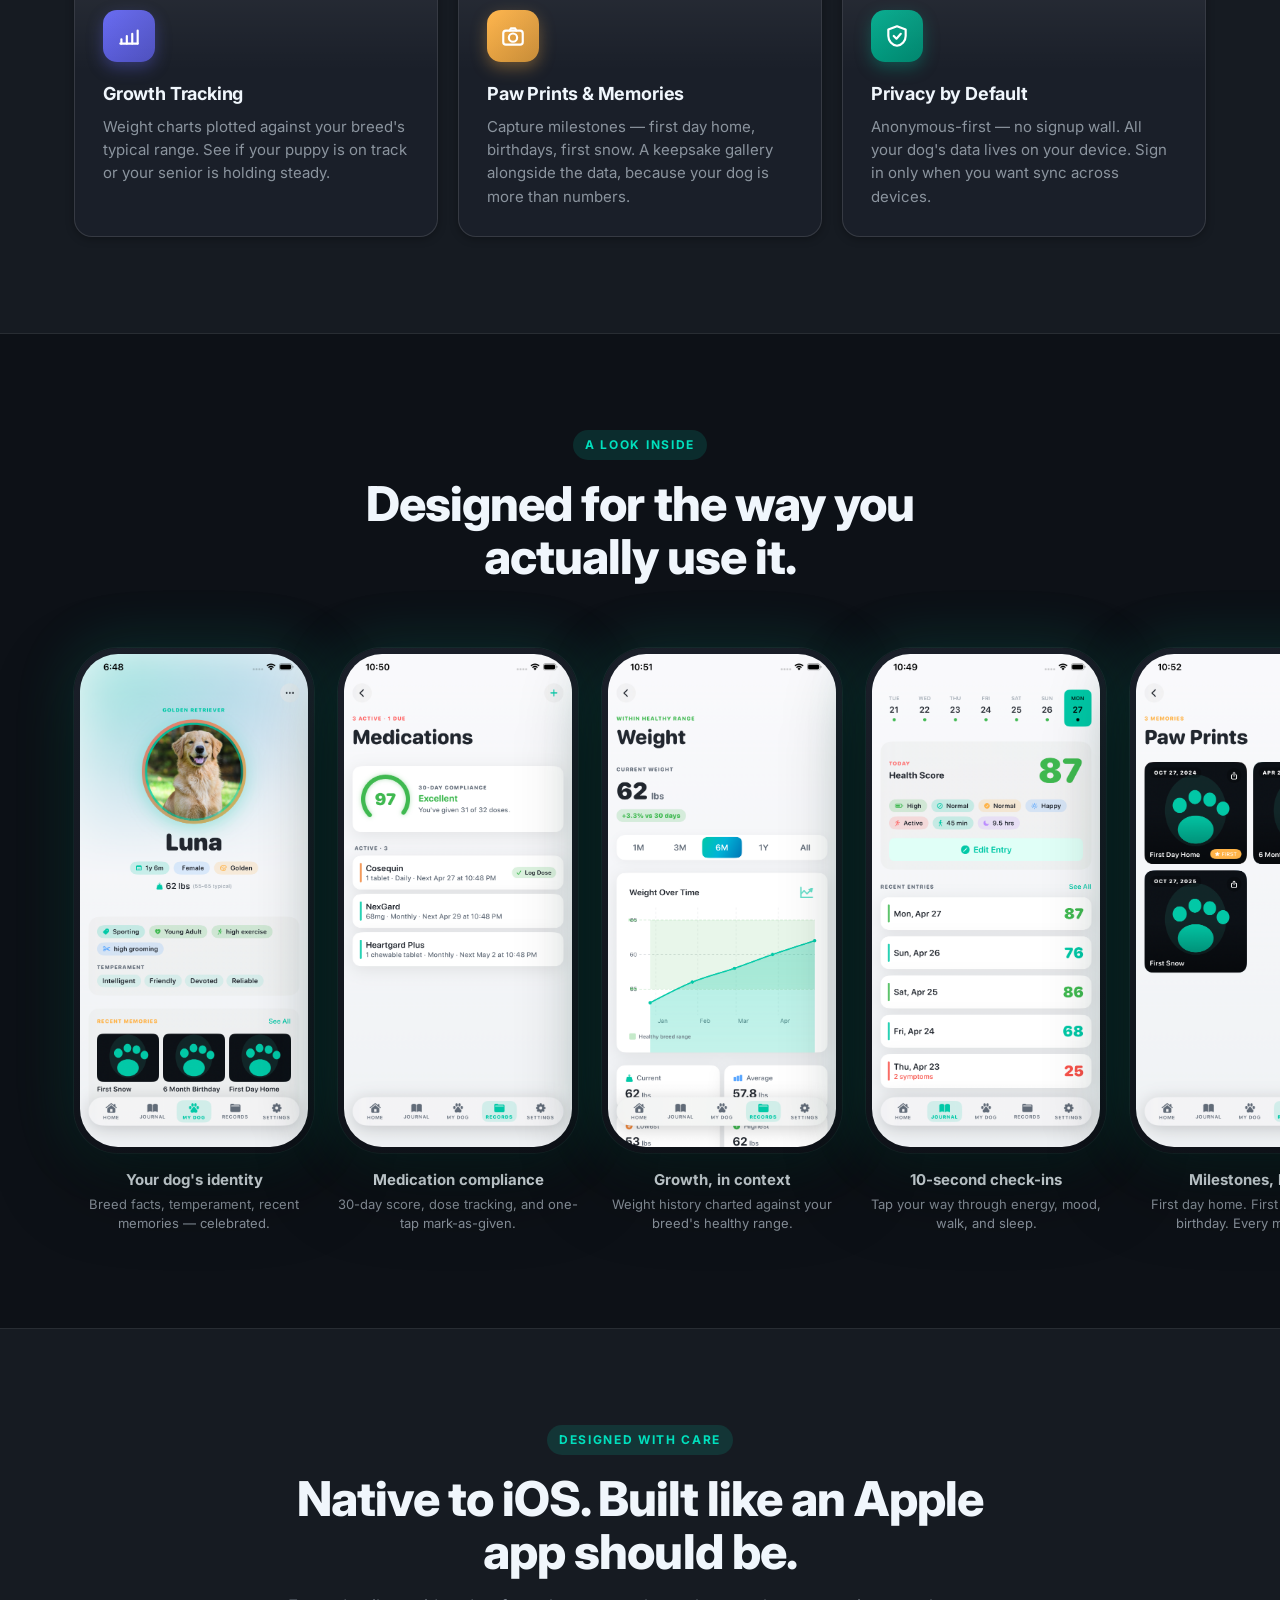
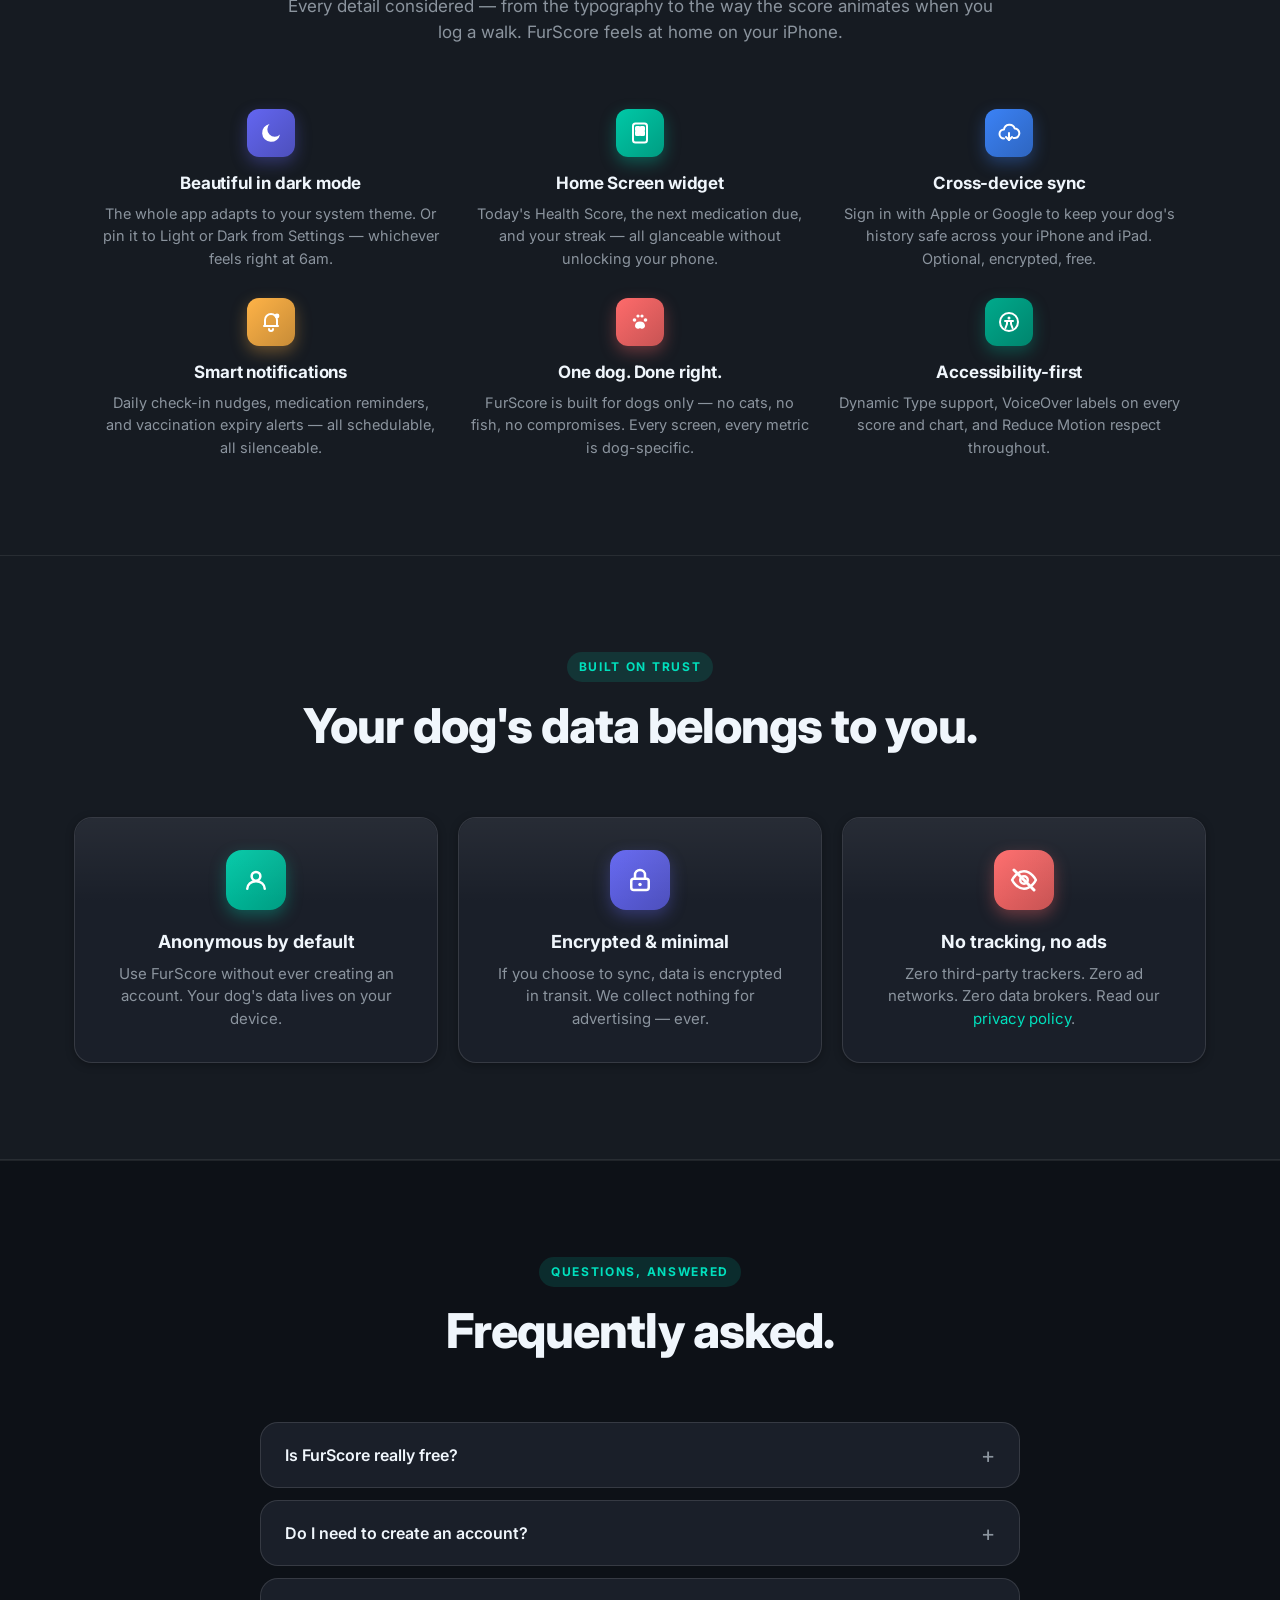
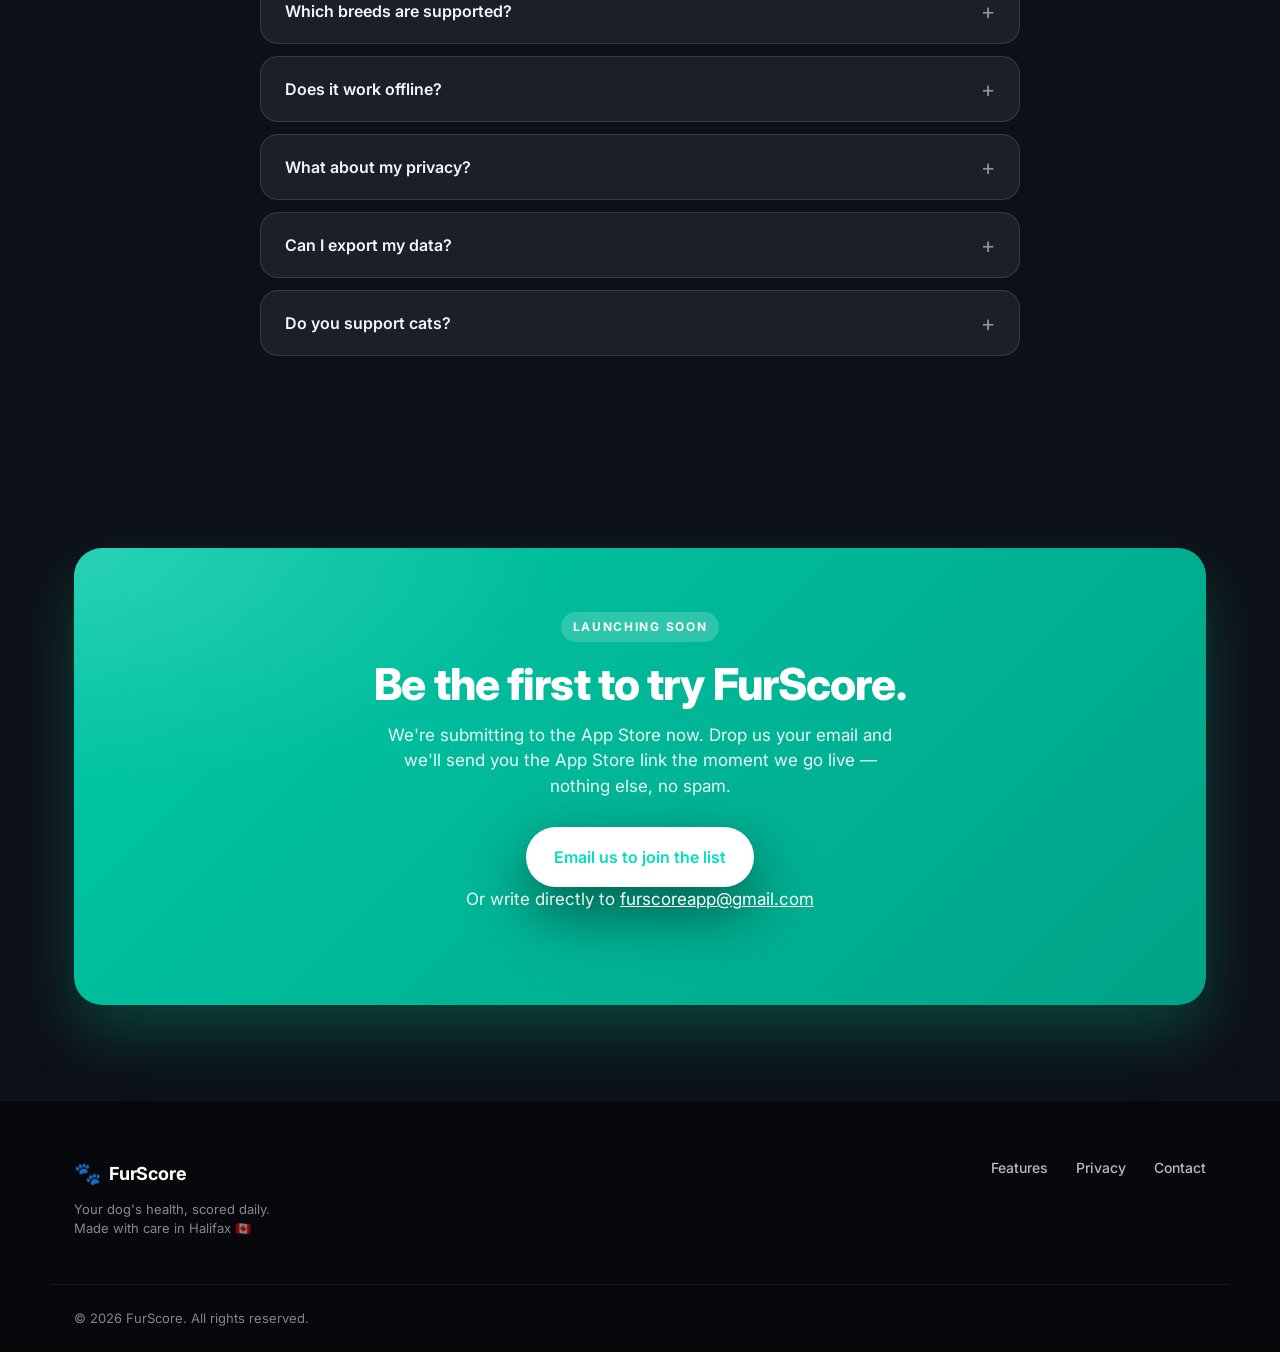
==== commit 74501e81: "Add dark mode (default) with toggle, polish glass + gradient feel Dark theme is now the default — ma" ====
--- a/index.html
+++ b/index.html
@@ -6,6 +6,19 @@
   <title>FurScore — Your dog's health, scored daily</title>
   <meta name="description" content="Track your dog's wellness in 10 seconds a day. A real Health Score, breed-aware insights, and smart reminders for meds and vaccines. Built for dogs only.">
   <meta name="theme-color" content="#0D1117">
+
+  <!-- Set theme BEFORE the page renders to avoid a flash of the wrong theme. -->
+  <script>
+    (function() {
+      try {
+        var saved = localStorage.getItem('furscore-theme');
+        if (saved === 'light' || saved === 'dark') {
+          document.documentElement.setAttribute('data-theme', saved);
+        }
+        // No saved preference -> let CSS default (dark) take over.
+      } catch (e) {}
+    })();
+  </script>
 
   <!-- Open Graph -->
   <meta property="og:title" content="FurScore — Your dog's health, scored daily">
@@ -32,6 +45,10 @@
         <a href="#features">Features</a>
         <a href="#privacy">Privacy</a>
         <a href="mailto:furscoreapp@gmail.com">Contact</a>
+        <button class="theme-toggle" id="themeToggle" aria-label="Toggle dark mode" type="button">
+          <svg class="icon-moon" viewBox="0 0 24 24" fill="currentColor"><path d="M21 13.5A9 9 0 1 1 10.5 3a7 7 0 0 0 10.5 10.5z"/></svg>
+          <svg class="icon-sun" viewBox="0 0 24 24" fill="none" stroke="currentColor" stroke-width="2" stroke-linecap="round"><circle cx="12" cy="12" r="4" fill="currentColor"/><path d="M12 2v2M12 20v2M4.93 4.93l1.41 1.41M17.66 17.66l1.41 1.41M2 12h2M20 12h2M4.93 19.07l1.41-1.41M17.66 6.34l1.41-1.41"/></svg>
+        </button>
       </div>
     </div>
   </nav>
@@ -356,5 +373,18 @@
     </div>
   </footer>
 
+  <script>
+    (function() {
+      var btn = document.getElementById('themeToggle');
+      if (!btn) return;
+      btn.addEventListener('click', function() {
+        var current = document.documentElement.getAttribute('data-theme') || 'dark';
+        var next = current === 'dark' ? 'light' : 'dark';
+        document.documentElement.setAttribute('data-theme', next);
+        try { localStorage.setItem('furscore-theme', next); } catch (e) {}
+      });
+    })();
+  </script>
+
 </body>
 </html>
--- a/styles.css
+++ b/styles.css
@@ -3,7 +3,39 @@
    Brand: emerald primary #00C9A7, coral #FF6B6B, amber #FFB347
    ============================================================ */
 
+/* Dark = default. Light theme is opt-in via [data-theme="light"]. */
 :root {
+  --bg: #0d1117;
+  --bg-soft: #161b22;
+  --bg-card: #1a1f29;
+  --ink: #f0f6fc;
+  --ink-2: #c9d1d9;
+  --muted: #8b949e;
+  --muted-2: #6e7681;
+  --line: rgba(255, 255, 255, 0.08);
+  --line-strong: rgba(255, 255, 255, 0.12);
+  --primary: #00c9a7;
+  --primary-dark: #00e0bd;
+  --primary-soft: rgba(0, 201, 167, 0.15);
+  --coral: #ff6b6b;
+  --gold: #ffb347;
+  --indigo: #6366f1;
+  --shadow-sm: 0 2px 8px rgba(0, 0, 0, 0.30);
+  --shadow-md: 0 12px 32px rgba(0, 0, 0, 0.40);
+  --shadow-lg: 0 24px 60px rgba(0, 0, 0, 0.50);
+  --hero-bg-1: rgba(0, 201, 167, 0.20);
+  --hero-bg-2: rgba(255, 179, 71, 0.16);
+  --hero-bg-base: linear-gradient(180deg, #0d1117 0%, #0d1117 70%);
+  --topnav-bg: rgba(13, 17, 23, 0.78);
+  --topnav-border: rgba(255, 255, 255, 0.06);
+  --footer-bg: #06080b;
+  --radius-sm: 12px;
+  --radius-md: 18px;
+  --radius-lg: 28px;
+  --container: 1180px;
+}
+
+:root[data-theme="light"] {
   --bg: #ffffff;
   --bg-soft: #f7fafa;
   --bg-card: #ffffff;
@@ -12,19 +44,18 @@
   --muted: #5e6b7a;
   --muted-2: #8a96a3;
   --line: #e6ecef;
-  --primary: #00c9a7;
+  --line-strong: #d4dce0;
   --primary-dark: #00a386;
   --primary-soft: #e0f7f2;
-  --coral: #ff6b6b;
-  --gold: #ffb347;
-  --indigo: #6366f1;
   --shadow-sm: 0 2px 8px rgba(13, 17, 23, 0.06);
   --shadow-md: 0 12px 32px rgba(13, 17, 23, 0.10);
   --shadow-lg: 0 24px 60px rgba(13, 17, 23, 0.18);
-  --radius-sm: 12px;
-  --radius-md: 18px;
-  --radius-lg: 28px;
-  --container: 1180px;
+  --hero-bg-1: rgba(0,201,167,0.18);
+  --hero-bg-2: rgba(255,179,71,0.18);
+  --hero-bg-base: linear-gradient(180deg, #f7fafa 0%, #ffffff 70%);
+  --topnav-bg: rgba(255, 255, 255, 0.85);
+  --topnav-border: rgba(13, 17, 23, 0.06);
+  --footer-bg: #0d1117;
 }
 
 * { box-sizing: border-box; }
@@ -38,6 +69,7 @@
   line-height: 1.5;
   -webkit-font-smoothing: antialiased;
   -moz-osx-font-smoothing: grayscale;
+  transition: background-color 0.2s ease, color 0.2s ease;
 }
 
 a { color: var(--primary-dark); text-decoration: none; }
@@ -56,10 +88,10 @@
   position: sticky;
   top: 0;
   z-index: 50;
-  background: rgba(255, 255, 255, 0.85);
+  background: var(--topnav-bg);
   backdrop-filter: saturate(180%) blur(16px);
   -webkit-backdrop-filter: saturate(180%) blur(16px);
-  border-bottom: 1px solid rgba(13, 17, 23, 0.06);
+  border-bottom: 1px solid var(--topnav-border);
 }
 .topnav-inner {
   max-width: var(--container);
@@ -76,13 +108,38 @@
 .brand:hover { color: var(--ink); }
 .brand-mark { font-size: 22px; }
 .brand-name { font-size: 18px; letter-spacing: -0.01em; }
-.topnav-links { display: flex; gap: 28px; }
+.topnav-links { display: flex; gap: 28px; align-items: center; }
 .topnav-links a {
   color: var(--ink-2);
   font-weight: 500;
   font-size: 15px;
 }
 .topnav-links a:hover { color: var(--primary-dark); }
+
+/* Theme toggle button — sun/moon swap, no JS shim required */
+.theme-toggle {
+  display: inline-flex;
+  align-items: center;
+  justify-content: center;
+  width: 36px;
+  height: 36px;
+  border-radius: 999px;
+  background: var(--bg-card);
+  border: 1px solid var(--line-strong);
+  color: var(--ink-2);
+  cursor: pointer;
+  transition: background 0.2s ease, color 0.2s ease, border-color 0.2s ease, transform 0.2s ease;
+}
+.theme-toggle:hover {
+  color: var(--primary);
+  border-color: var(--primary);
+}
+.theme-toggle:active { transform: scale(0.94); }
+.theme-toggle svg { width: 18px; height: 18px; }
+.theme-toggle .icon-moon { display: block; }
+.theme-toggle .icon-sun { display: none; }
+:root[data-theme="light"] .theme-toggle .icon-moon { display: none; }
+:root[data-theme="light"] .theme-toggle .icon-sun { display: block; }
 
 /* ===== Hero ===== */
 .hero {
@@ -95,9 +152,9 @@
   inset: 0;
   z-index: -1;
   background:
-    radial-gradient(900px 500px at 20% 0%, rgba(0,201,167,0.18), transparent 60%),
-    radial-gradient(700px 500px at 90% 20%, rgba(255,179,71,0.18), transparent 60%),
-    linear-gradient(180deg, #f7fafa 0%, #ffffff 70%);
+    radial-gradient(900px 500px at 20% 0%, var(--hero-bg-1), transparent 60%),
+    radial-gradient(700px 500px at 90% 20%, var(--hero-bg-2), transparent 60%),
+    var(--hero-bg-base);
 }
 .hero-grid {
   display: grid;
@@ -174,11 +231,11 @@
 .btn-ghost {
   background: transparent;
   color: var(--ink);
-  border: 1px solid var(--line);
+  border: 1px solid var(--line-strong);
 }
 .btn-ghost:hover {
   border-color: var(--primary);
-  color: var(--primary-dark);
+  color: var(--primary);
 }
 .btn-lg { padding: 18px 28px; font-size: 16px; }
 
@@ -202,9 +259,16 @@
   padding: 6px;
   background: linear-gradient(160deg, #1a1f29 0%, #0d1117 100%);
   box-shadow:
+    0 30px 80px rgba(0, 0, 0, 0.45),
+    0 0 60px rgba(0, 201, 167, 0.20),
+    0 0 0 1px rgba(255, 255, 255, 0.06);
+  transform: rotate(-2deg);
+}
+:root[data-theme="light"] .phone-frame {
+  box-shadow:
     0 30px 80px rgba(13, 17, 23, 0.28),
+    0 0 60px rgba(0, 201, 167, 0.18),
     0 0 0 1px rgba(13, 17, 23, 0.08);
-  transform: rotate(-2deg);
 }
 .phone-frame img {
   border-radius: 38px;
@@ -241,17 +305,34 @@
   grid-template-columns: repeat(3, 1fr);
   gap: 20px;
 }
+/* Glass card — semi-transparent bg, subtle inner highlight along the top
+   edge, soft outer glow. Matches the app's `.pawGlassCard` modifier. */
 .feature-card {
+  position: relative;
   background: var(--bg-card);
   border-radius: var(--radius-md);
   padding: 28px;
   box-shadow: var(--shadow-sm);
-  border: 1px solid var(--line);
-  transition: transform 0.2s ease, box-shadow 0.2s ease;
+  border: 1px solid var(--line-strong);
+  transition: transform 0.25s ease, box-shadow 0.25s ease, border-color 0.25s ease;
+  overflow: hidden;
+}
+.feature-card::before {
+  content: "";
+  position: absolute;
+  inset: 0;
+  pointer-events: none;
+  border-radius: inherit;
+  background: linear-gradient(180deg, rgba(255,255,255,0.06) 0%, transparent 35%);
+  opacity: 1;
+}
+:root[data-theme="light"] .feature-card::before {
+  background: linear-gradient(180deg, rgba(0,201,167,0.04) 0%, transparent 40%);
 }
 .feature-card:hover {
   transform: translateY(-3px);
   box-shadow: var(--shadow-md);
+  border-color: rgba(0, 201, 167, 0.35);
 }
 .feature-icon { /* legacy alias */ }
 
@@ -330,7 +411,7 @@
 
 /* ===== Designed with Care ===== */
 .craft-section {
-  background: linear-gradient(180deg, #ffffff 0%, #f7fafa 100%);
+  background: var(--bg-soft);
   border-top: 1px solid var(--line);
 }
 .craft-grid {
@@ -372,7 +453,7 @@
 }
 .faq-item {
   background: var(--bg-card);
-  border: 1px solid var(--line);
+  border: 1px solid var(--line-strong);
   border-radius: var(--radius-md);
   padding: 0;
   overflow: hidden;
@@ -427,12 +508,30 @@
   gap: 20px;
 }
 .trust-card {
+  position: relative;
   background: var(--bg-card);
   border-radius: var(--radius-md);
   padding: 32px;
-  border: 1px solid var(--line);
+  border: 1px solid var(--line-strong);
   box-shadow: var(--shadow-sm);
   text-align: center;
+  overflow: hidden;
+  transition: transform 0.25s ease, box-shadow 0.25s ease, border-color 0.25s ease;
+}
+.trust-card::before {
+  content: "";
+  position: absolute;
+  inset: 0;
+  pointer-events: none;
+  border-radius: inherit;
+  background: linear-gradient(180deg, rgba(255,255,255,0.06) 0%, transparent 35%);
+}
+:root[data-theme="light"] .trust-card::before {
+  background: linear-gradient(180deg, rgba(0,201,167,0.04) 0%, transparent 40%);
+}
+.trust-card:hover {
+  transform: translateY(-2px);
+  box-shadow: var(--shadow-md);
 }
 .trust-card h3 {
   font-size: 18px;
@@ -486,7 +585,7 @@
 
 /* ===== Footer ===== */
 .site-footer {
-  background: #0d1117;
+  background: var(--footer-bg);
   color: rgba(255, 255, 255, 0.72);
   padding: 56px 0 24px;
 }
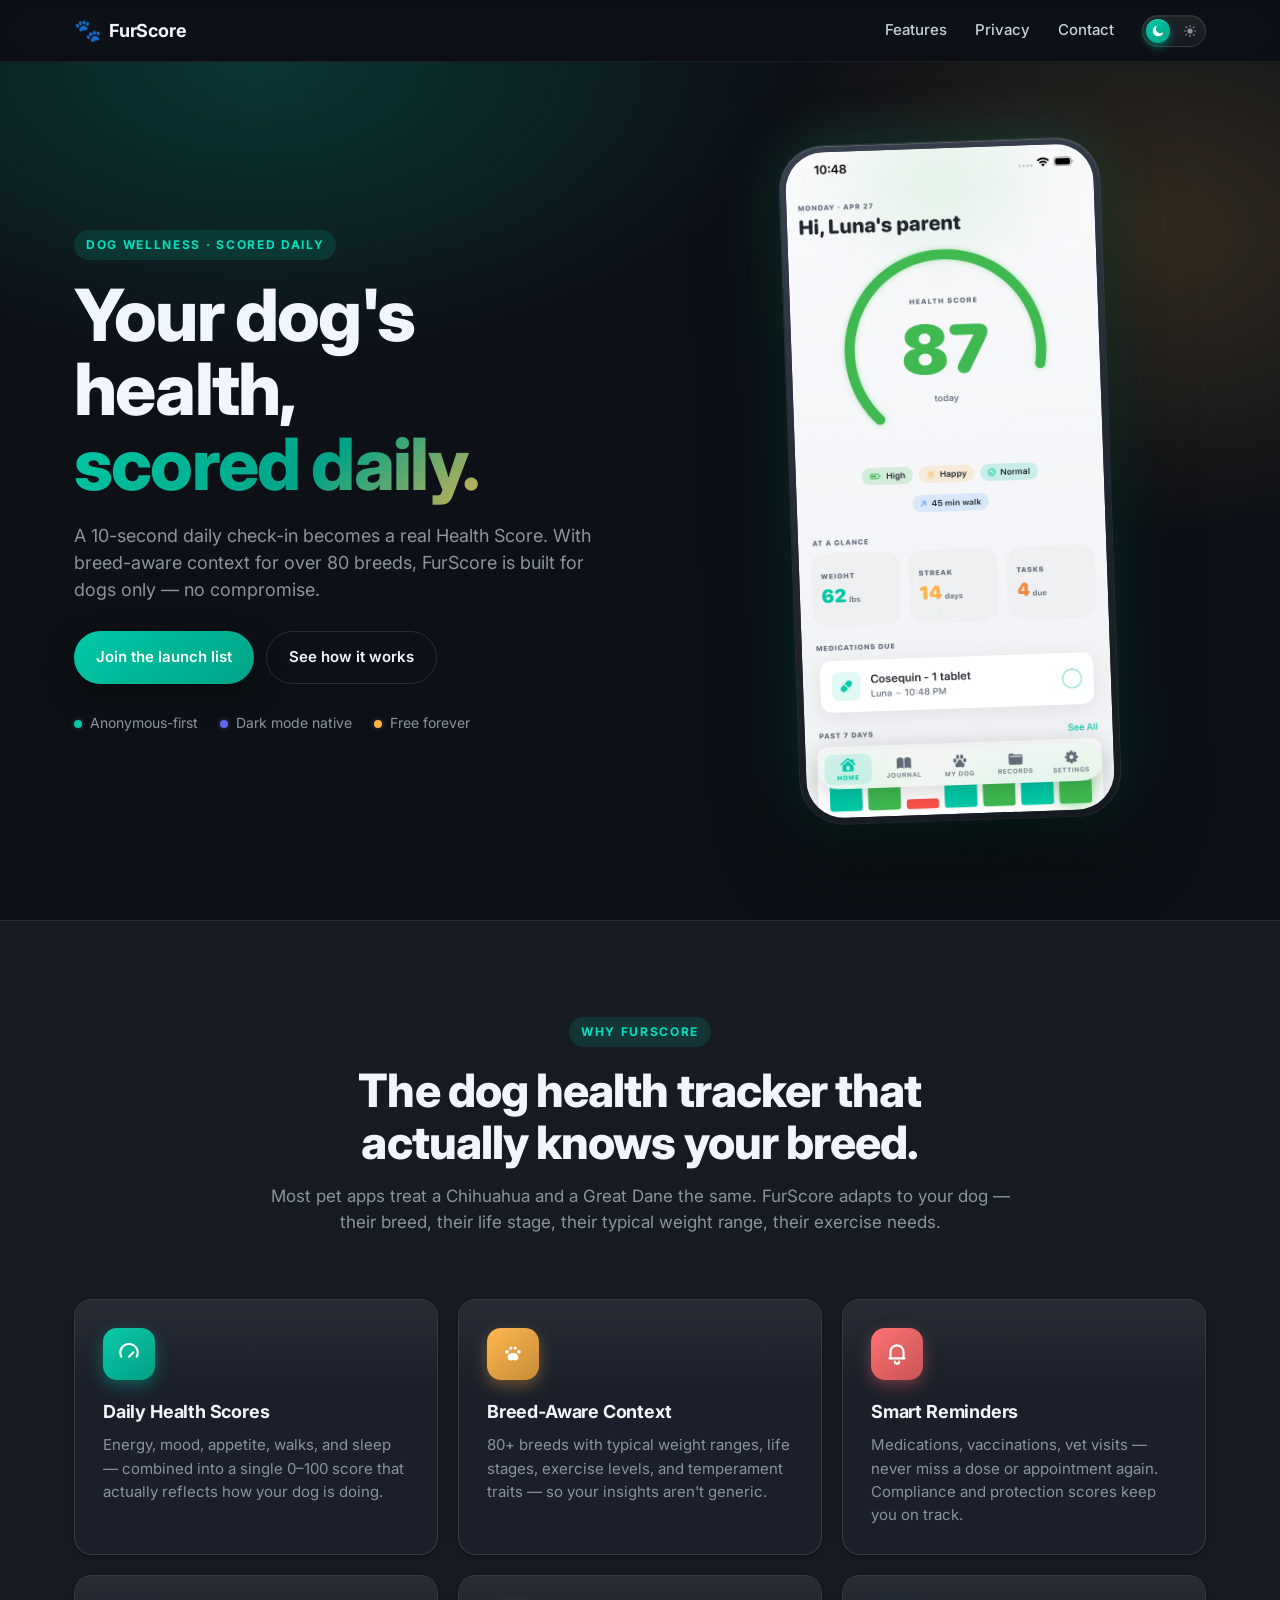
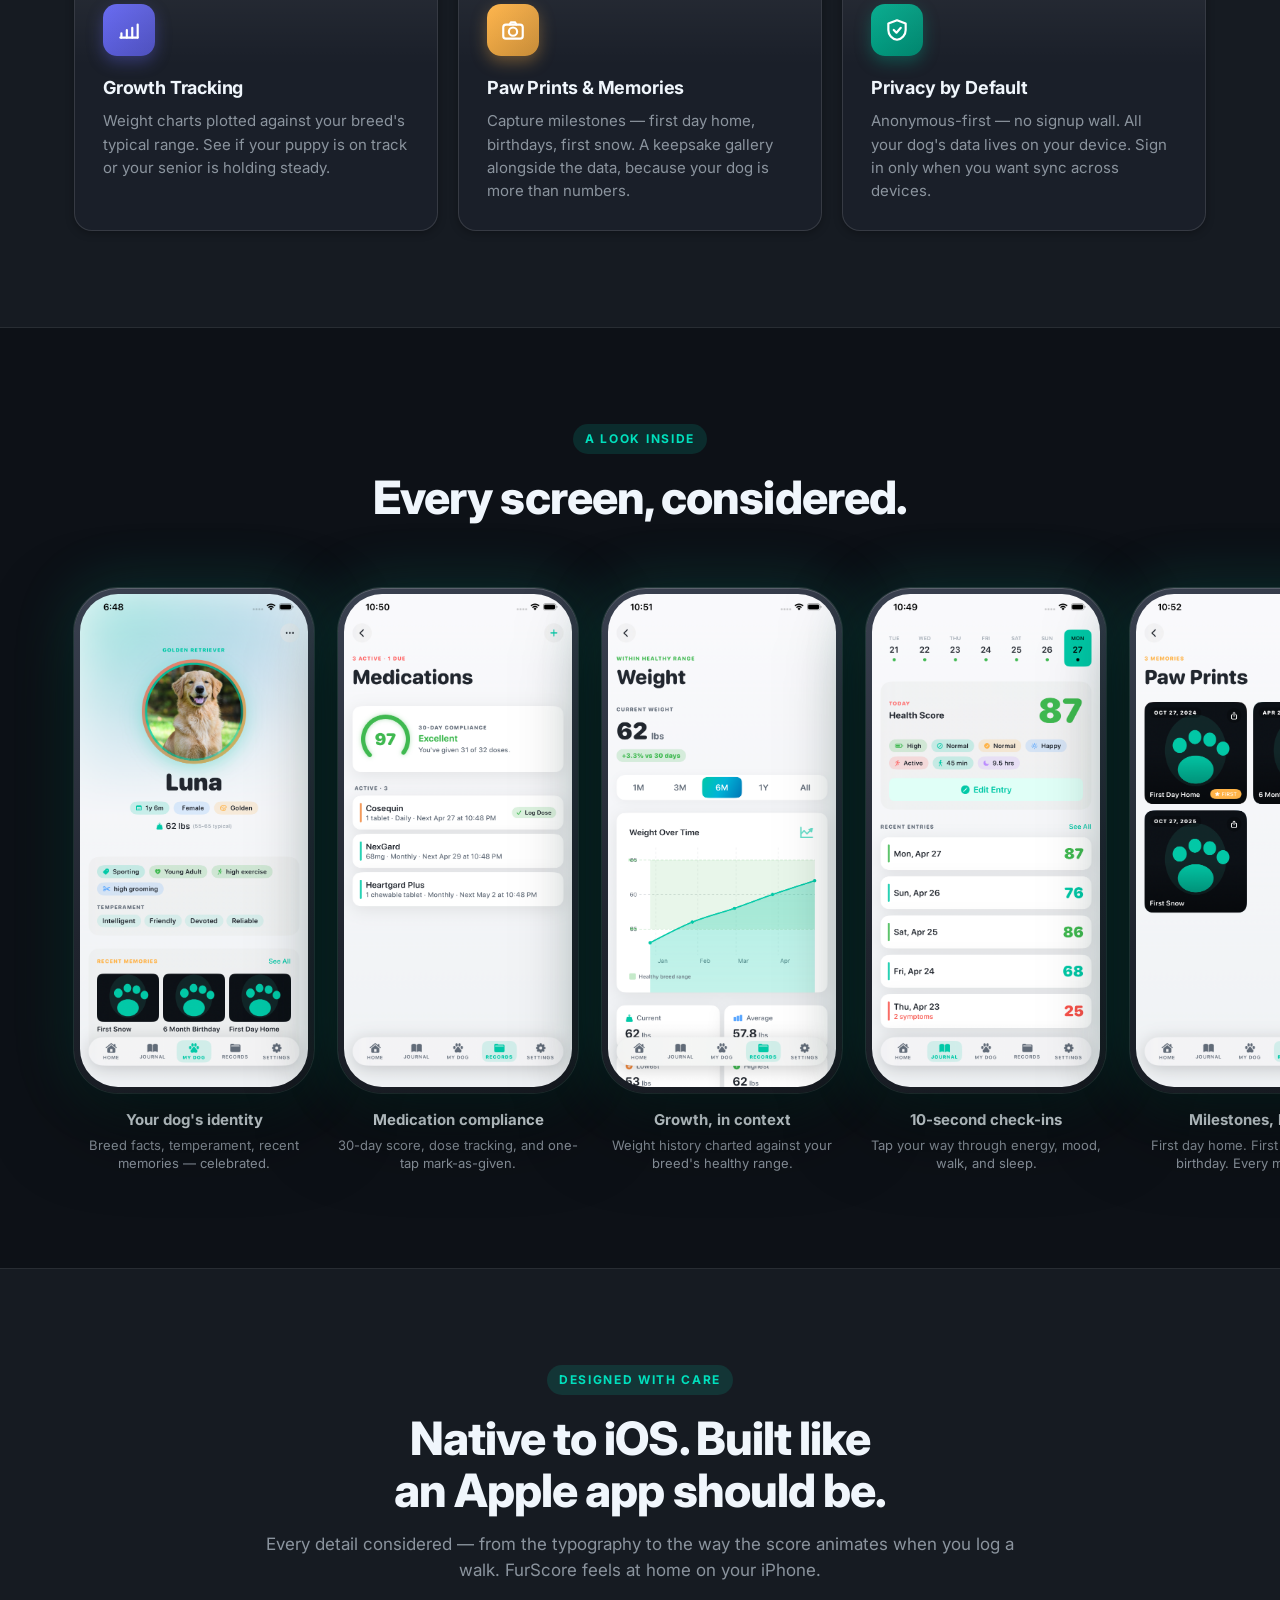
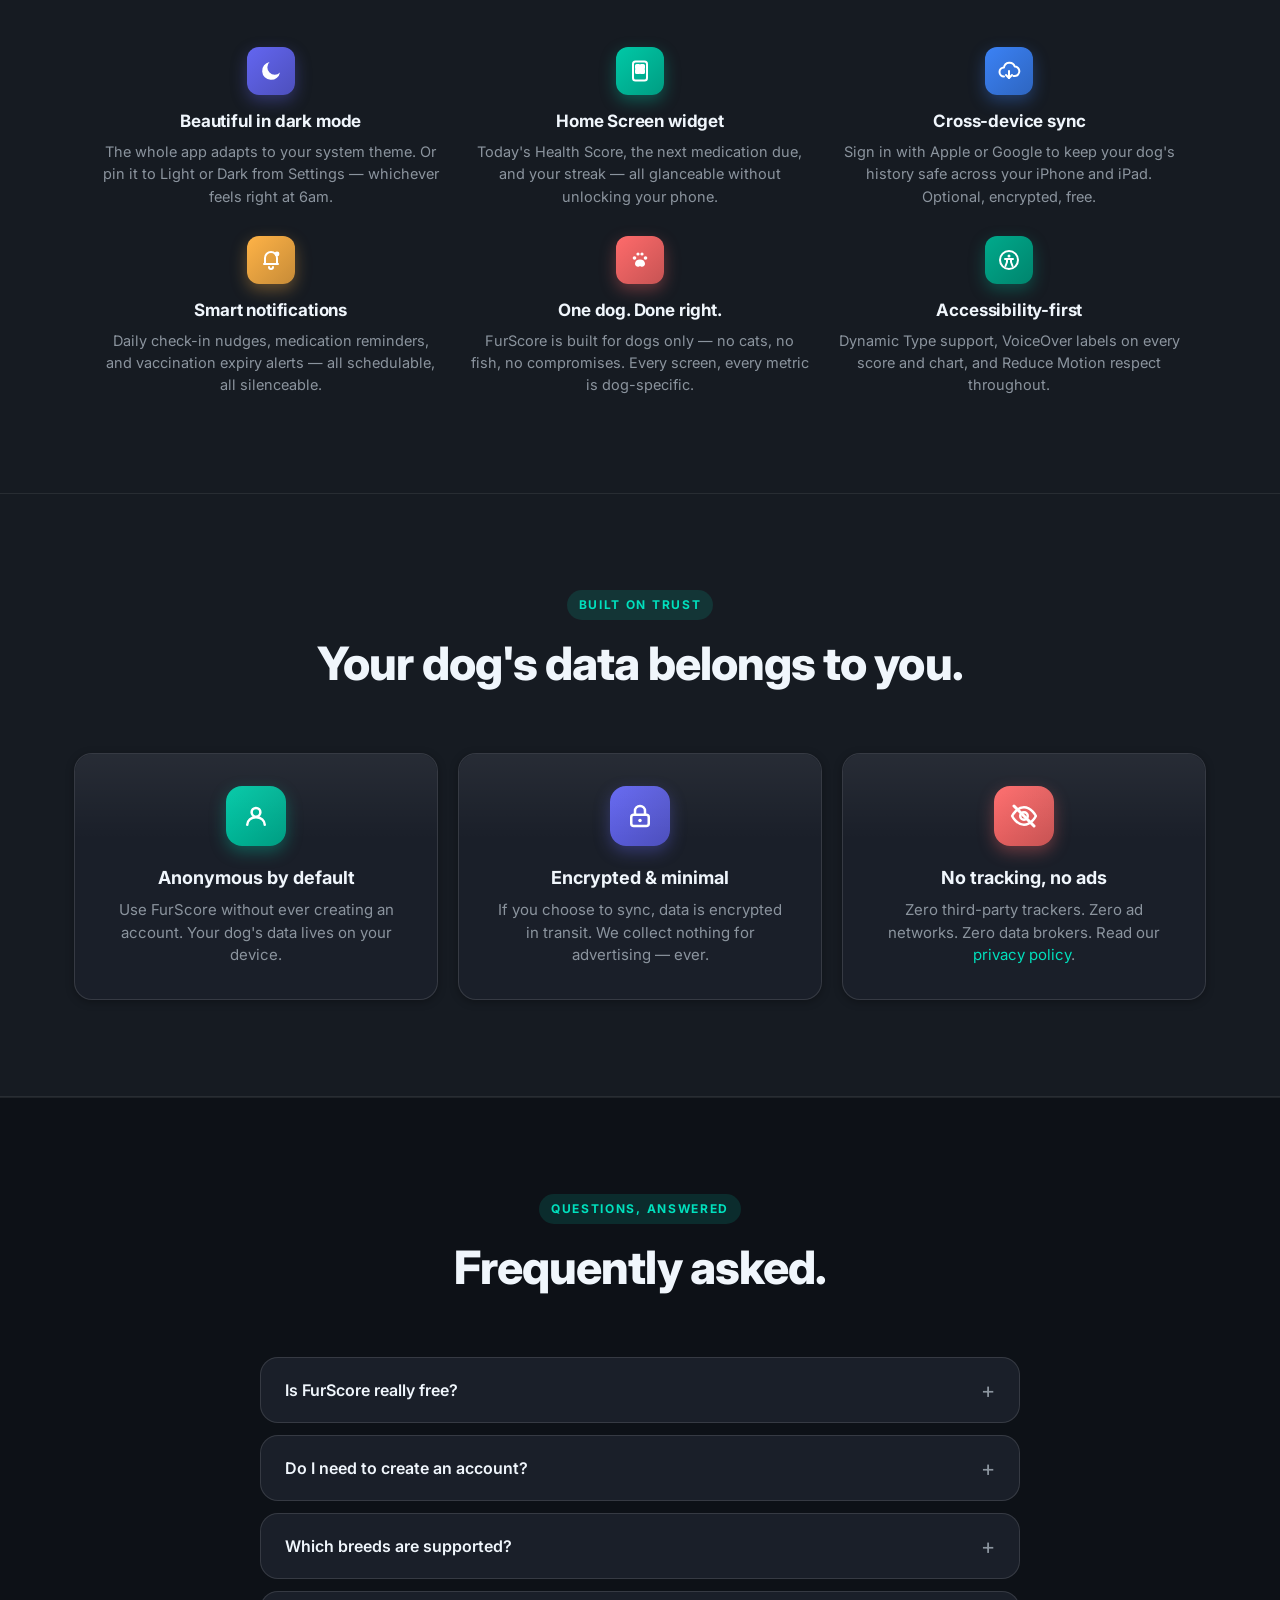
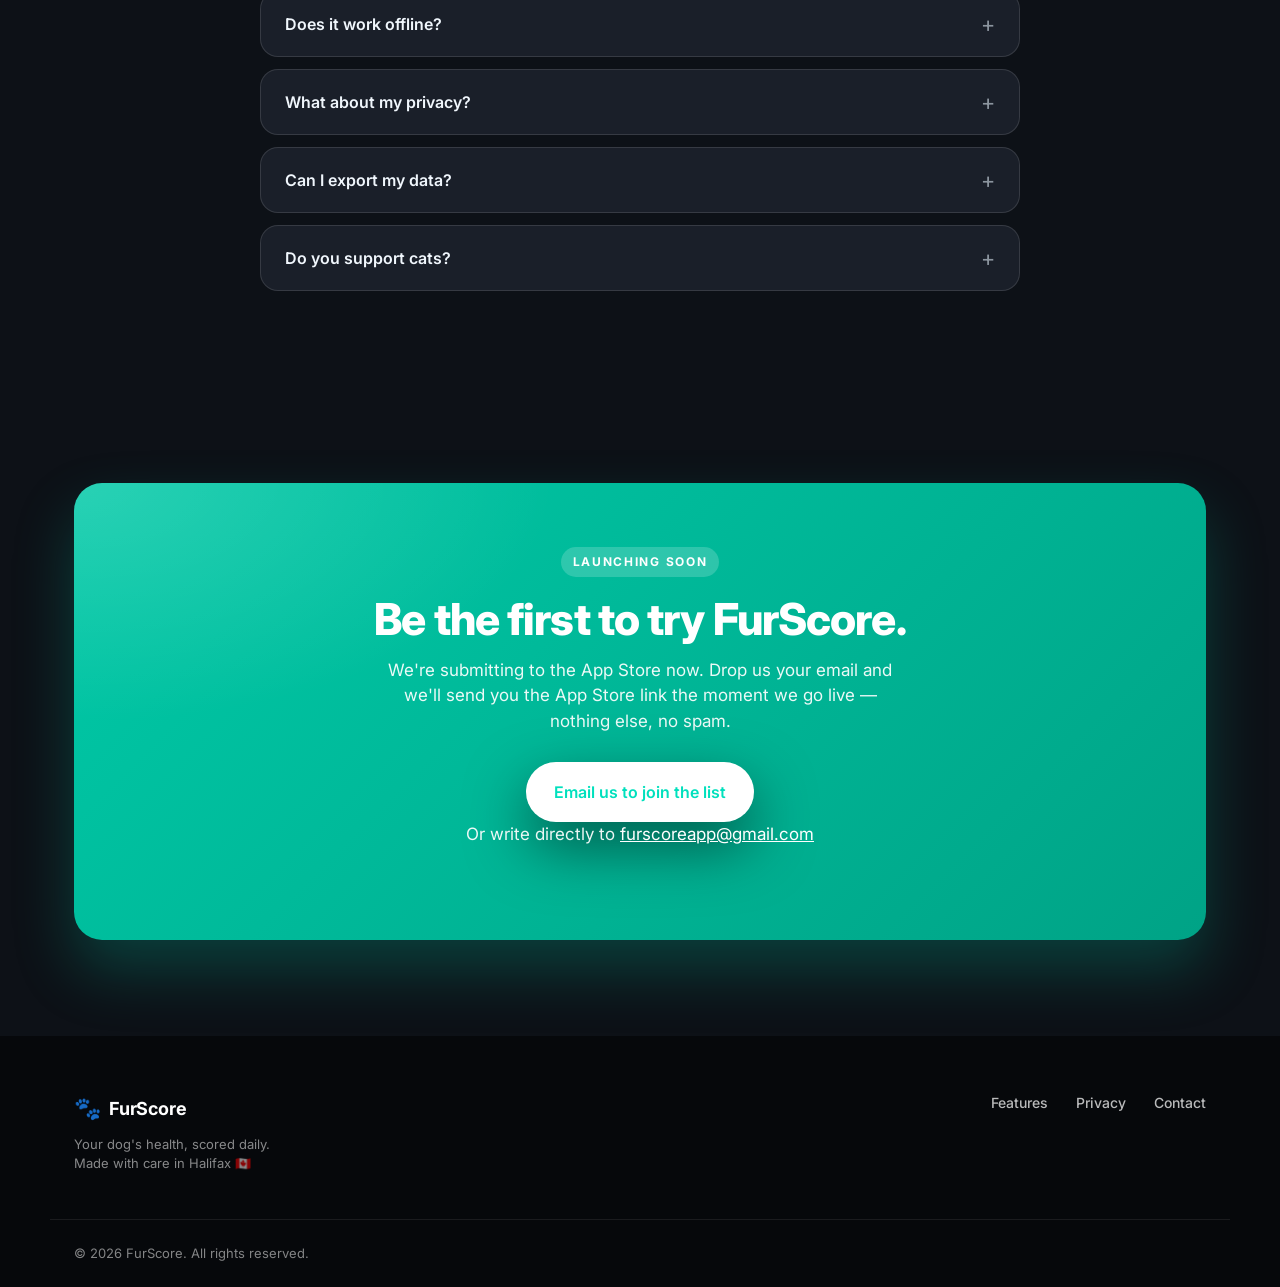
==== commit aadeb617: "Polish: visible phone bezels in dark, balanced headlines, premium toggle Three fixes after a dark-mo" ====
--- a/index.html
+++ b/index.html
@@ -45,9 +45,9 @@
         <a href="#features">Features</a>
         <a href="#privacy">Privacy</a>
         <a href="mailto:furscoreapp@gmail.com">Contact</a>
-        <button class="theme-toggle" id="themeToggle" aria-label="Toggle dark mode" type="button">
-          <svg class="icon-moon" viewBox="0 0 24 24" fill="currentColor"><path d="M21 13.5A9 9 0 1 1 10.5 3a7 7 0 0 0 10.5 10.5z"/></svg>
-          <svg class="icon-sun" viewBox="0 0 24 24" fill="none" stroke="currentColor" stroke-width="2" stroke-linecap="round"><circle cx="12" cy="12" r="4" fill="currentColor"/><path d="M12 2v2M12 20v2M4.93 4.93l1.41 1.41M17.66 17.66l1.41 1.41M2 12h2M20 12h2M4.93 19.07l1.41-1.41M17.66 6.34l1.41-1.41"/></svg>
+        <button class="theme-toggle" id="themeToggle" aria-label="Toggle theme" type="button">
+          <svg class="icon-moon" viewBox="0 0 24 24" fill="currentColor" aria-hidden="true"><path d="M21 13.5A9 9 0 1 1 10.5 3a7 7 0 0 0 10.5 10.5z"/></svg>
+          <svg class="icon-sun" viewBox="0 0 24 24" fill="none" stroke="currentColor" stroke-width="2" stroke-linecap="round" aria-hidden="true"><circle cx="12" cy="12" r="4.5" fill="currentColor" stroke="none"/><path d="M12 2.5v2M12 19.5v2M4.93 4.93l1.41 1.41M17.66 17.66l1.41 1.41M2.5 12h2M19.5 12h2M4.93 19.07l1.41-1.41M17.66 6.34l1.41-1.41"/></svg>
         </button>
       </div>
     </div>
@@ -145,7 +145,7 @@
     <div class="container">
       <div class="section-header">
         <div class="eyebrow">A LOOK INSIDE</div>
-        <h2>Designed for the way you actually use it.</h2>
+        <h2>Every screen, considered.</h2>
       </div>
 
       <div class="showcase-strip">
--- a/styles.css
+++ b/styles.css
@@ -116,30 +116,68 @@
 }
 .topnav-links a:hover { color: var(--primary-dark); }
 
-/* Theme toggle button — sun/moon swap, no JS shim required */
+/* Theme toggle — premium pill with both icons visible, slider behind
+   the active one. Same language as Linear / Vercel / Stripe site nav. */
 .theme-toggle {
+  position: relative;
   display: inline-flex;
   align-items: center;
-  justify-content: center;
-  width: 36px;
-  height: 36px;
+  justify-content: space-between;
+  width: 64px;
+  height: 32px;
+  padding: 0 6px;
   border-radius: 999px;
-  background: var(--bg-card);
+  background:
+    linear-gradient(180deg, rgba(255,255,255,0.04) 0%, rgba(255,255,255,0) 100%),
+    rgba(255, 255, 255, 0.04);
   border: 1px solid var(--line-strong);
-  color: var(--ink-2);
   cursor: pointer;
-  transition: background 0.2s ease, color 0.2s ease, border-color 0.2s ease, transform 0.2s ease;
+  transition: border-color 0.2s ease, background 0.2s ease, box-shadow 0.2s ease;
+  box-shadow: inset 0 1px 0 rgba(255,255,255,0.06);
+}
+:root[data-theme="light"] .theme-toggle {
+  background:
+    linear-gradient(180deg, rgba(13,17,23,0.04) 0%, rgba(13,17,23,0) 100%),
+    rgba(13, 17, 23, 0.03);
+  box-shadow: inset 0 1px 0 rgba(13,17,23,0.04);
 }
 .theme-toggle:hover {
-  color: var(--primary);
-  border-color: var(--primary);
-}
-.theme-toggle:active { transform: scale(0.94); }
-.theme-toggle svg { width: 18px; height: 18px; }
-.theme-toggle .icon-moon { display: block; }
-.theme-toggle .icon-sun { display: none; }
-:root[data-theme="light"] .theme-toggle .icon-moon { display: none; }
-:root[data-theme="light"] .theme-toggle .icon-sun { display: block; }
+  border-color: rgba(0, 201, 167, 0.5);
+  box-shadow:
+    inset 0 1px 0 rgba(255,255,255,0.06),
+    0 0 16px rgba(0, 201, 167, 0.18);
+}
+
+/* Sliding pill behind the active icon */
+.theme-toggle::before {
+  content: "";
+  position: absolute;
+  top: 3px;
+  left: 3px;
+  width: 24px;
+  height: 24px;
+  border-radius: 999px;
+  background: linear-gradient(135deg, #00c9a7 0%, #00a386 100%);
+  box-shadow:
+    0 4px 10px rgba(0, 201, 167, 0.45),
+    inset 0 1px 0 rgba(255, 255, 255, 0.25);
+  transition: transform 0.28s cubic-bezier(0.34, 1.56, 0.64, 1);
+}
+:root[data-theme="light"] .theme-toggle::before {
+  transform: translateX(32px);
+}
+
+.theme-toggle svg {
+  width: 14px;
+  height: 14px;
+  position: relative;
+  z-index: 1;
+  transition: color 0.2s ease;
+}
+.theme-toggle .icon-moon { color: #fff; margin-left: 2px; }
+.theme-toggle .icon-sun { color: var(--muted); margin-right: 2px; }
+:root[data-theme="light"] .theme-toggle .icon-moon { color: var(--muted); }
+:root[data-theme="light"] .theme-toggle .icon-sun { color: #fff; }
 
 /* ===== Hero ===== */
 .hero {
@@ -257,18 +295,24 @@
   width: 320px;
   border-radius: 44px;
   padding: 6px;
+  /* Lighter bezel gradient at top so the phone reads as a physical
+     object against a near-black page. The previous #1a1f29 → #0d1117
+     blended into the dark background. */
+  background: linear-gradient(160deg, #3a4150 0%, #1f242e 60%, #15191f 100%);
+  box-shadow:
+    0 30px 80px rgba(0, 0, 0, 0.55),
+    0 0 60px rgba(0, 201, 167, 0.22),
+    0 0 0 1px rgba(255, 255, 255, 0.14),
+    inset 0 1px 0 rgba(255, 255, 255, 0.18);
+  transform: rotate(-2deg);
+}
+:root[data-theme="light"] .phone-frame {
   background: linear-gradient(160deg, #1a1f29 0%, #0d1117 100%);
-  box-shadow:
-    0 30px 80px rgba(0, 0, 0, 0.45),
-    0 0 60px rgba(0, 201, 167, 0.20),
-    0 0 0 1px rgba(255, 255, 255, 0.06);
-  transform: rotate(-2deg);
-}
-:root[data-theme="light"] .phone-frame {
   box-shadow:
     0 30px 80px rgba(13, 17, 23, 0.28),
     0 0 60px rgba(0, 201, 167, 0.18),
-    0 0 0 1px rgba(13, 17, 23, 0.08);
+    0 0 0 1px rgba(13, 17, 23, 0.08),
+    inset 0 1px 0 rgba(255, 255, 255, 0.10);
 }
 .phone-frame img {
   border-radius: 38px;
@@ -280,14 +324,16 @@
 /* ===== Sections ===== */
 section { padding: 96px 0; }
 
-.section-header { text-align: center; margin: 0 auto 64px; max-width: 720px; }
+.section-header { text-align: center; margin: 0 auto 64px; max-width: 760px; }
 .section-header h2 {
-  font-size: clamp(30px, 4vw, 48px);
-  line-height: 1.1;
+  font-size: clamp(30px, 4vw, 46px);
+  line-height: 1.12;
   font-weight: 800;
   letter-spacing: -0.02em;
   margin: 0 0 16px;
-}
+  text-wrap: balance;
+}
+.section-lede { text-wrap: pretty; }
 .section-lede {
   color: var(--muted);
   font-size: 17px;
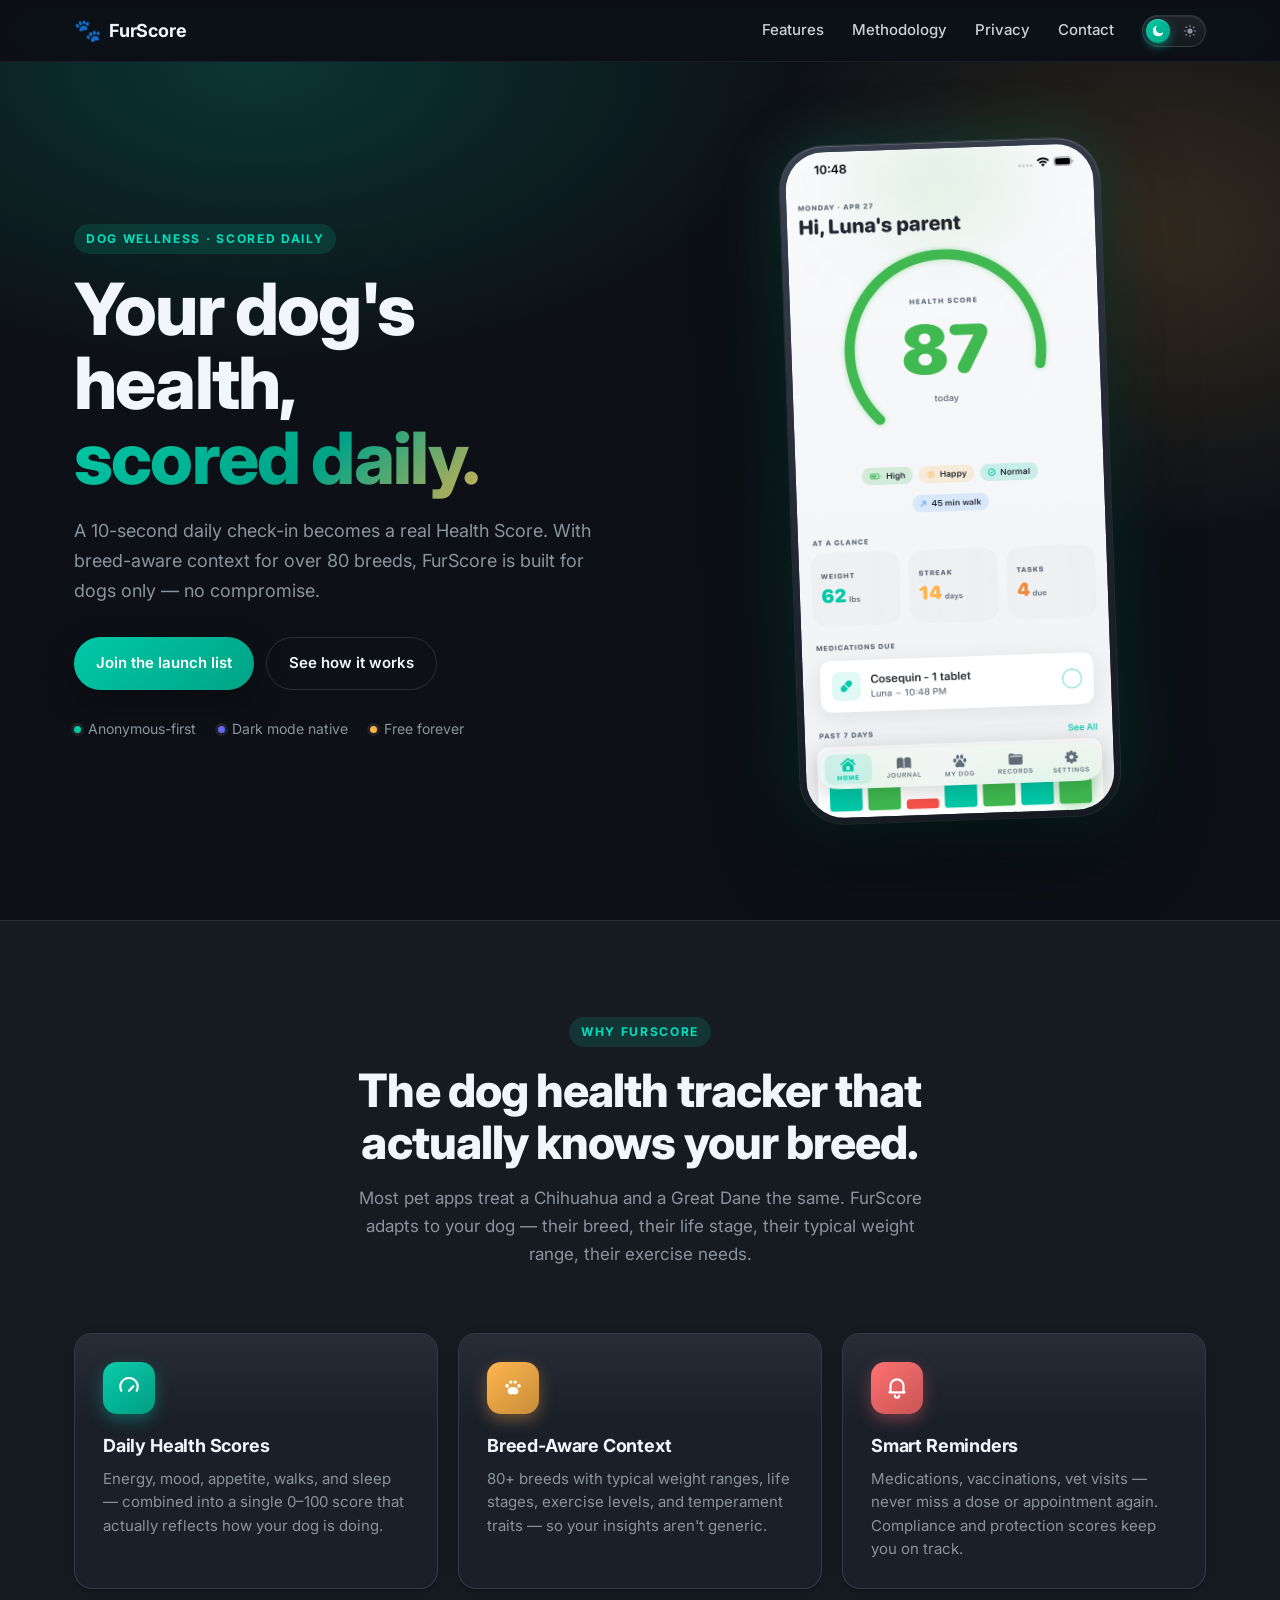
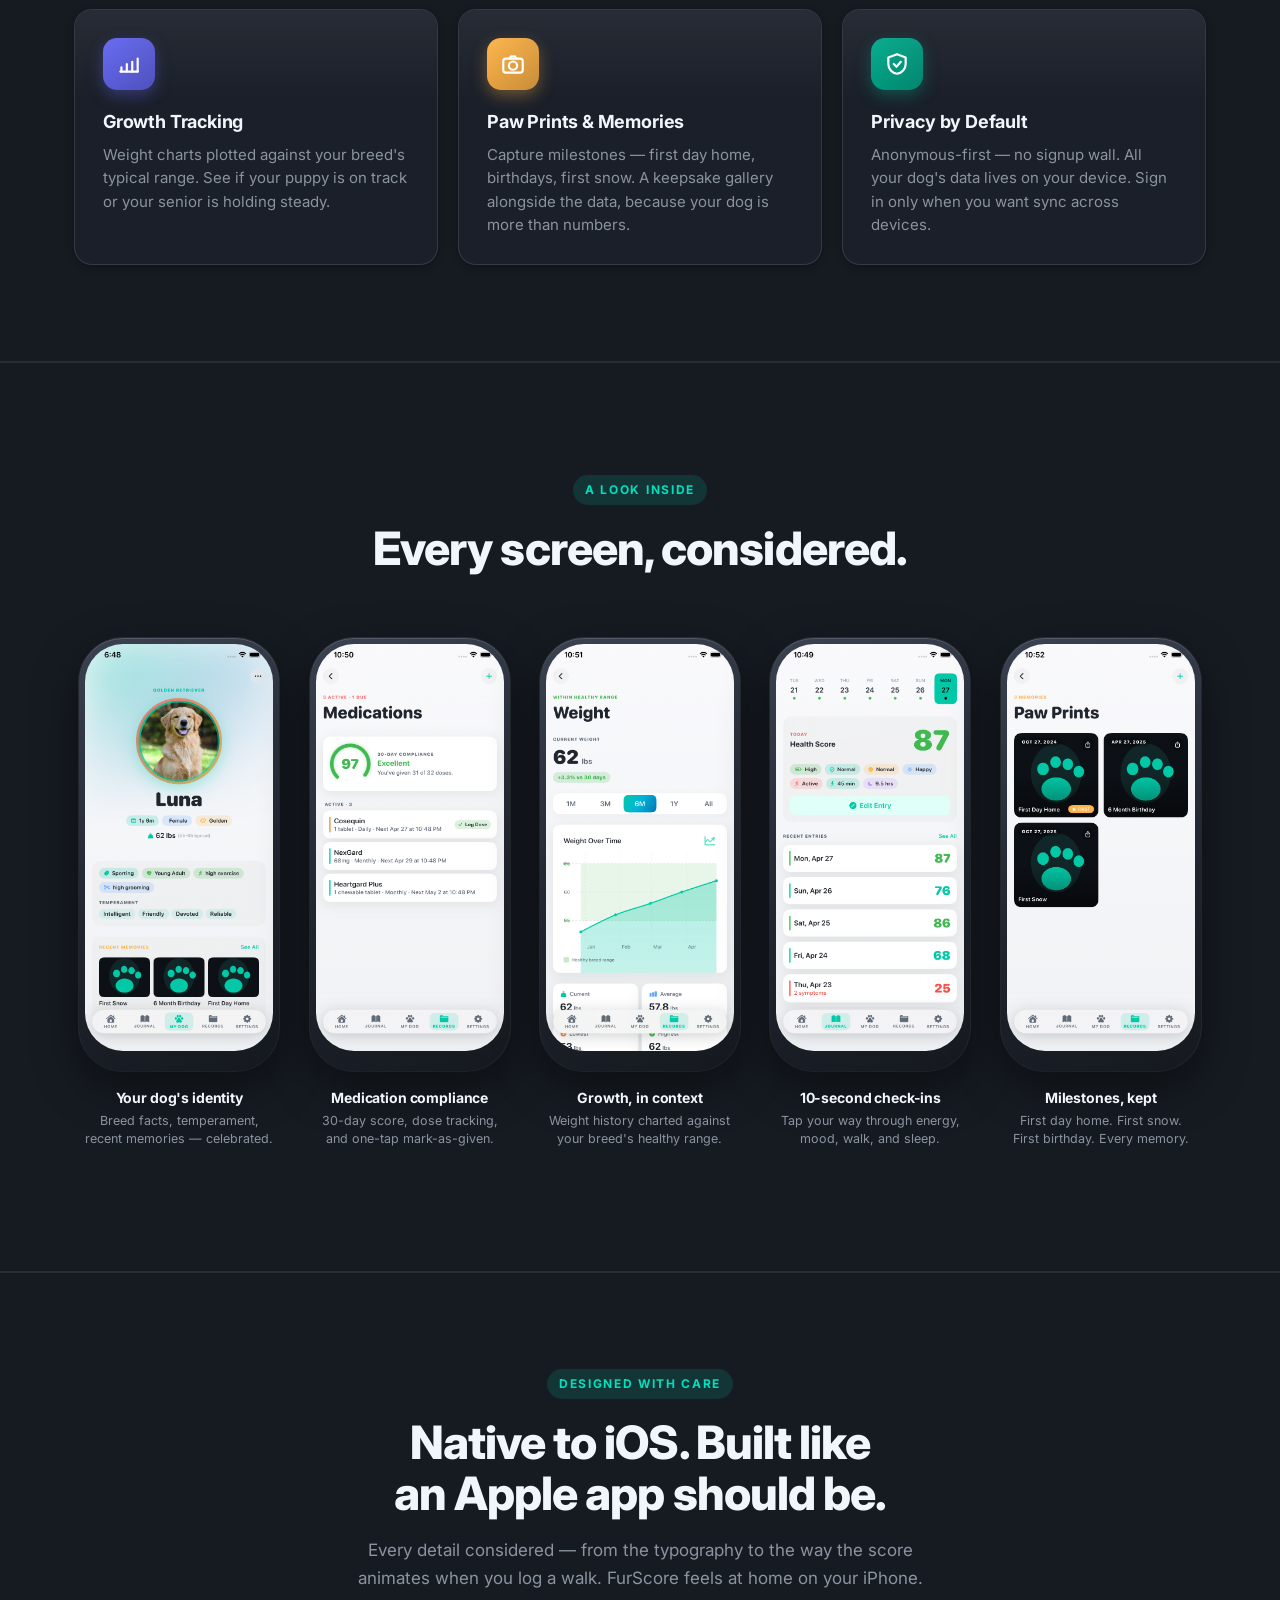
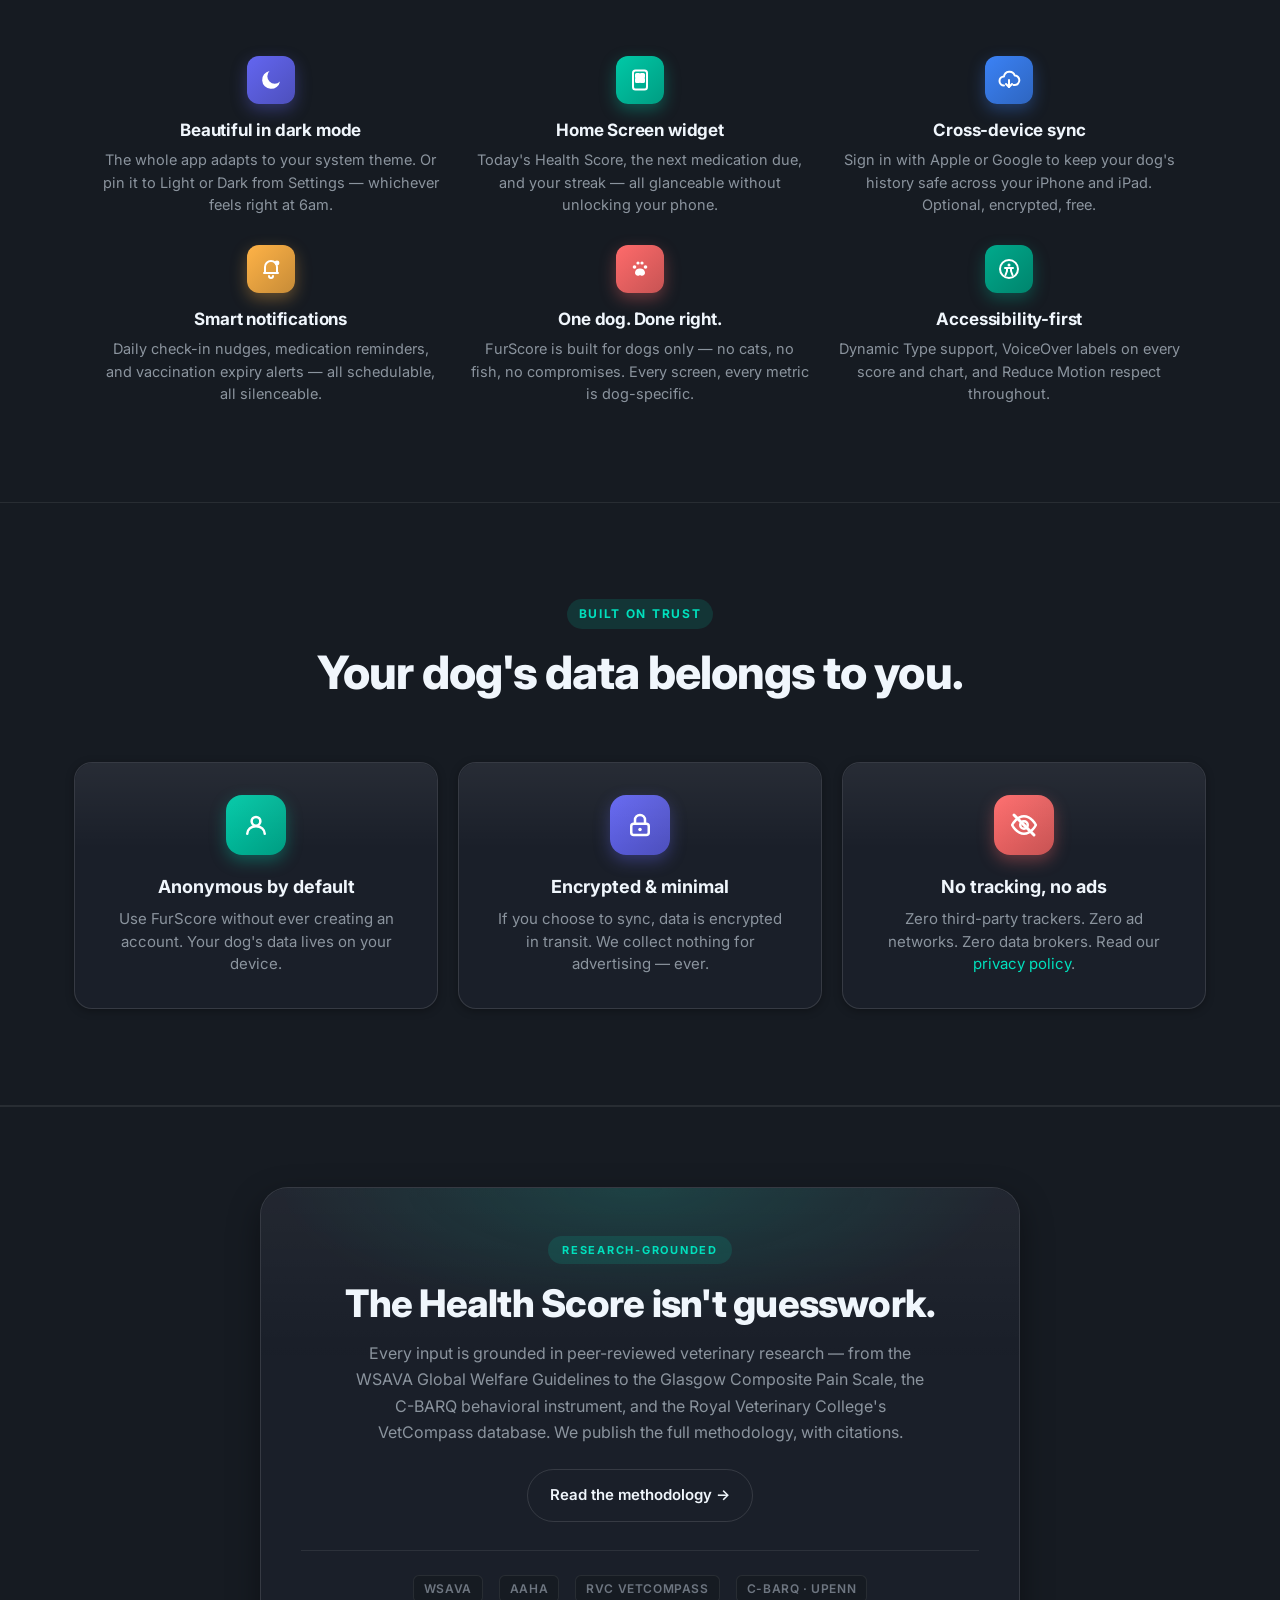
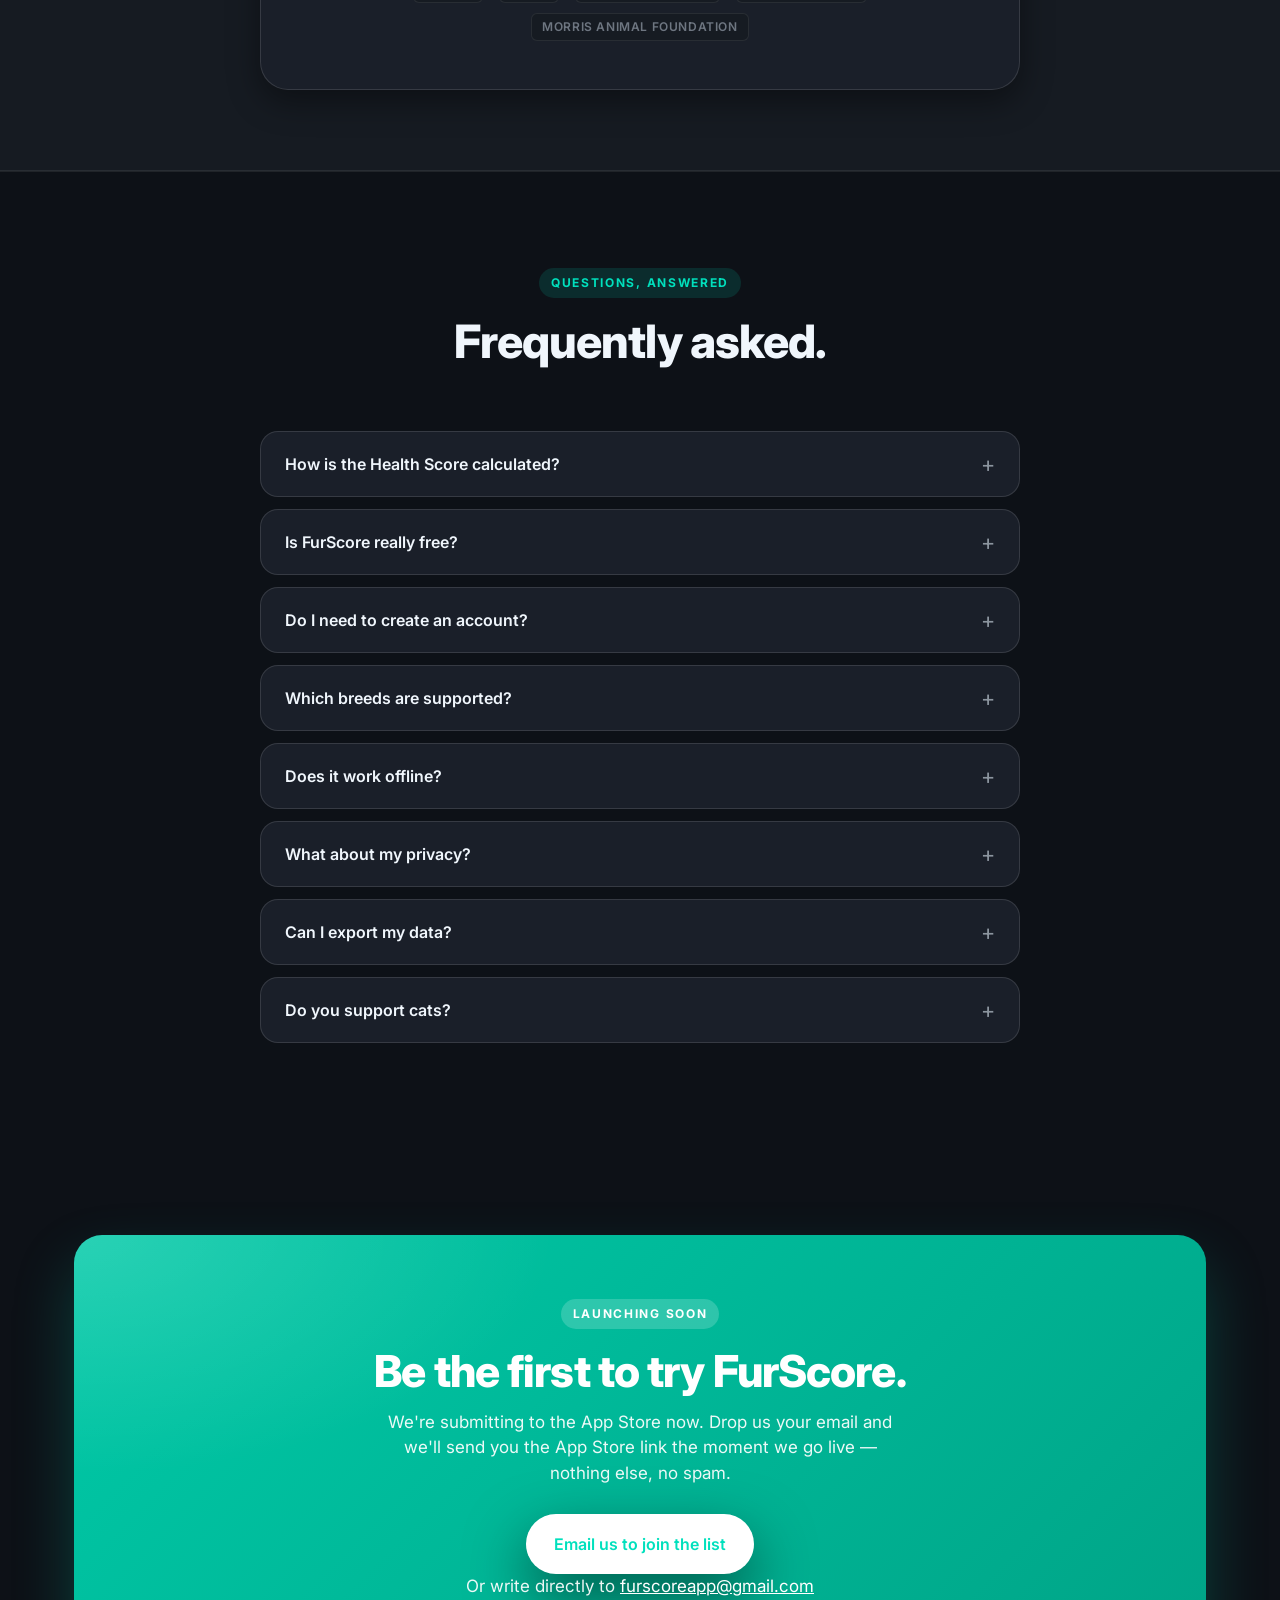
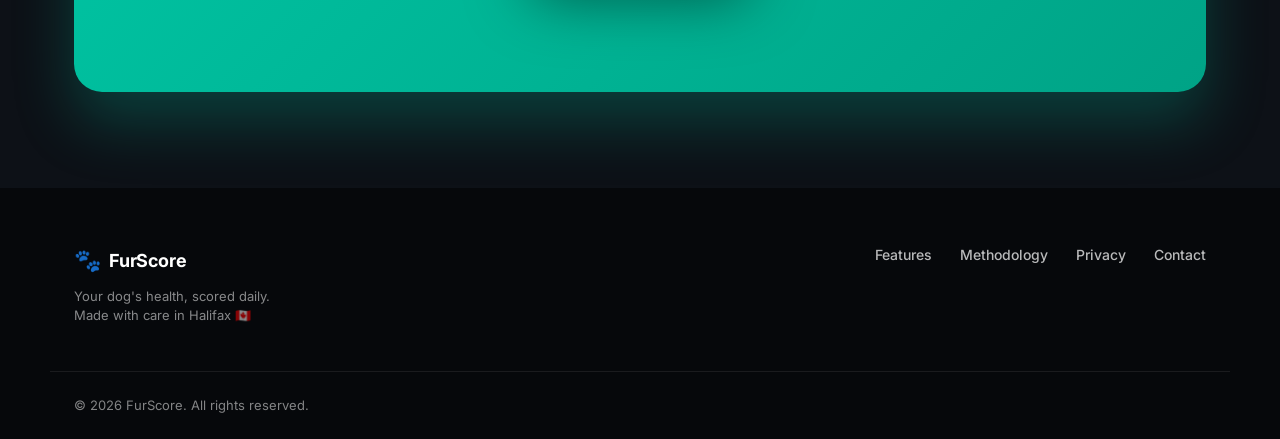
==== commit 230e7264: "Add Health Score Methodology v1.0 page with research citations A new /methodology.html page document" ====
--- a/index.html
+++ b/index.html
@@ -43,6 +43,7 @@
       </a>
       <div class="topnav-links">
         <a href="#features">Features</a>
+        <a href="methodology.html">Methodology</a>
         <a href="#privacy">Privacy</a>
         <a href="mailto:furscoreapp@gmail.com">Contact</a>
         <button class="theme-toggle" id="themeToggle" aria-label="Toggle theme" type="button">
@@ -292,6 +293,25 @@
     </div>
   </section>
 
+  <!-- Methodology callout — credibility moment between trust and FAQ -->
+  <section class="methodology-callout">
+    <div class="container">
+      <div class="callout-card">
+        <div class="callout-eyebrow">RESEARCH-GROUNDED</div>
+        <h2>The Health Score isn't guesswork.</h2>
+        <p>Every input is grounded in peer-reviewed veterinary research — from the WSAVA Global Welfare Guidelines to the Glasgow Composite Pain Scale, the C-BARQ behavioral instrument, and the Royal Veterinary College's VetCompass database. We publish the full methodology, with citations.</p>
+        <a href="methodology.html" class="btn btn-ghost btn-callout">Read the methodology →</a>
+        <div class="callout-citations">
+          <span>WSAVA</span>
+          <span>AAHA</span>
+          <span>RVC VetCompass</span>
+          <span>C-BARQ · UPenn</span>
+          <span>Morris Animal Foundation</span>
+        </div>
+      </div>
+    </div>
+  </section>
+
   <!-- FAQ -->
   <section class="faq-section">
     <div class="container">
@@ -301,6 +321,11 @@
       </div>
 
       <div class="faq-list">
+        <details class="faq-item">
+          <summary>How is the Health Score calculated?</summary>
+          <p>It's a weighted average of five owner-observable wellness signals — energy, appetite, stool quality, mood, and activity — minus a per-symptom penalty. Every input is grounded in published veterinary research (WSAVA, AAHA, the Glasgow Composite Pain Scale, C-BARQ). We publish the full formula with citations on the <a href="methodology.html">methodology page</a>.</p>
+        </details>
+
         <details class="faq-item">
           <summary>Is FurScore really free?</summary>
           <p>Yes — every feature, no ads, no paywall, no usage limits. No hidden "Pro" tier. We may add optional premium features in the future, but the core (daily logging, scoring, breed insights, reminders, sync) will always be free.</p>
@@ -364,6 +389,7 @@
       </div>
       <div class="footer-links">
         <a href="#features">Features</a>
+        <a href="methodology.html">Methodology</a>
         <a href="privacy.html">Privacy</a>
         <a href="mailto:furscoreapp@gmail.com">Contact</a>
       </div>
--- a/styles.css
+++ b/styles.css
@@ -72,7 +72,7 @@
   transition: background-color 0.2s ease, color 0.2s ease;
 }
 
-a { color: var(--primary-dark); text-decoration: none; }
+a { color: var(--primary-dark); text-decoration: none; transition: color 0.15s ease; }
 a:hover { color: var(--primary); }
 
 img { max-width: 100%; display: block; }
@@ -231,9 +231,10 @@
 }
 .lede {
   font-size: 18px;
+  line-height: 1.65;
   color: var(--muted);
   max-width: 540px;
-  margin: 0 0 28px;
+  margin: 0 0 32px;
 }
 .cta-row {
   display: flex;
@@ -319,7 +320,8 @@
   display: block;
   width: 100%;
 }
-.phone-frame-sm { width: 240px; transform: rotate(0); }
+/* phone-frame-sm: base dimensions used in showcase (fluid override applied in .showcase-item context) */
+.phone-frame-sm { width: 200px; transform: rotate(0); }
 
 /* ===== Sections ===== */
 section { padding: 96px 0; }
@@ -333,11 +335,15 @@
   margin: 0 0 16px;
   text-wrap: balance;
 }
-.section-lede { text-wrap: pretty; }
 .section-lede {
   color: var(--muted);
   font-size: 17px;
+  line-height: 1.65;
   margin: 0;
+  text-wrap: pretty;
+  max-width: 600px;
+  margin-left: auto;
+  margin-right: auto;
 }
 
 /* ===== Features grid ===== */
@@ -362,6 +368,7 @@
   border: 1px solid var(--line-strong);
   transition: transform 0.25s ease, box-shadow 0.25s ease, border-color 0.25s ease;
   overflow: hidden;
+  will-change: transform;
 }
 .feature-card::before {
   content: "";
@@ -403,12 +410,13 @@
 /* Hero trust dots — small color tokens beside each item */
 .trust-dot {
   display: inline-block;
-  width: 8px;
-  height: 8px;
+  width: 7px;
+  height: 7px;
   border-radius: 50%;
-  margin-right: 8px;
+  margin-right: 7px;
   vertical-align: middle;
-  box-shadow: 0 0 0 3px color-mix(in srgb, currentColor 8%, transparent);
+  /* Use a transparent background-based ring so the ring color matches the dot */
+  box-shadow: 0 0 0 3px rgba(255, 255, 255, 0.08);
 }
 .feature-card h3 {
   font-size: 18px;
@@ -424,11 +432,18 @@
 }
 
 /* ===== Showcase strip ===== */
-.showcase { background: var(--bg); }
+.showcase {
+  background: var(--bg-soft);
+  border-top: 1px solid var(--line);
+  border-bottom: 1px solid var(--line);
+  padding: 112px 0;
+}
 .showcase-strip {
   display: grid;
   grid-template-columns: repeat(5, 1fr);
-  gap: 24px;
+  gap: 20px;
+  /* Align all rows from the top so phones share the same baseline */
+  align-items: start;
 }
 .showcase-item {
   margin: 0;
@@ -436,24 +451,68 @@
   flex-direction: column;
   align-items: center;
   text-align: center;
-  gap: 16px;
+  /* No gap — we control spacing precisely below */
+}
+/* Phone wrapper: fixed aspect ratio locks height regardless of image load state */
+.showcase-item .phone-frame-sm {
+  width: 100%;
+  max-width: 200px;
+  /* iPhone aspect ratio 1284:2778 ≈ 9:19.47 */
+  aspect-ratio: 1284 / 2778;
+  transform: none;
+  /* Subtle elevation so phones read as objects */
+  box-shadow:
+    0 16px 48px rgba(0, 0, 0, 0.45),
+    0 0 0 1px rgba(255, 255, 255, 0.10),
+    inset 0 1px 0 rgba(255, 255, 255, 0.14);
+  transition: transform 0.3s cubic-bezier(0.34, 1.56, 0.64, 1), box-shadow 0.3s ease;
+}
+:root[data-theme="light"] .showcase-item .phone-frame-sm {
+  box-shadow:
+    0 16px 48px rgba(13, 17, 23, 0.20),
+    0 0 0 1px rgba(13, 17, 23, 0.08),
+    inset 0 1px 0 rgba(255, 255, 255, 0.20);
+}
+.showcase-item .phone-frame-sm:hover {
+  transform: translateY(-6px) scale(1.02);
+  box-shadow:
+    0 28px 64px rgba(0, 0, 0, 0.55),
+    0 0 40px rgba(0, 201, 167, 0.18),
+    0 0 0 1px rgba(255, 255, 255, 0.14),
+    inset 0 1px 0 rgba(255, 255, 255, 0.18);
+}
+:root[data-theme="light"] .showcase-item .phone-frame-sm:hover {
+  box-shadow:
+    0 28px 64px rgba(13, 17, 23, 0.26),
+    0 0 40px rgba(0, 201, 167, 0.14),
+    0 0 0 1px rgba(13, 17, 23, 0.10),
+    inset 0 1px 0 rgba(255, 255, 255, 0.24);
 }
 .showcase-item figcaption {
   display: flex;
   flex-direction: column;
   gap: 4px;
+  /* Fixed height so caption variation never pushes phones up/down.
+     Two-line caption at 13px/1.4 = ~36px + title line ~21px + gap 4px + margin 16px = ~77px.
+     We give it enough room for 2 caption lines without affecting phone position. */
+  min-height: 72px;
+  margin-top: 16px;
+  padding: 0 4px;
 }
 .showcase-item strong {
-  font-size: 15px;
+  font-size: 14px;
   font-weight: 700;
   color: var(--ink);
+  letter-spacing: -0.01em;
+  display: block;
 }
 .showcase-item span {
-  font-size: 13px;
-  color: var(--muted);
-  line-height: 1.4;
-}
-.showcase-item .phone-frame { transform: rotate(0); }
+  font-size: 12.5px;
+  color: var(--muted);
+  line-height: 1.45;
+  text-wrap: balance;
+  display: block;
+}
 
 /* ===== Designed with Care ===== */
 .craft-section {
@@ -563,6 +622,7 @@
   text-align: center;
   overflow: hidden;
   transition: transform 0.25s ease, box-shadow 0.25s ease, border-color 0.25s ease;
+  will-change: transform;
 }
 .trust-card::before {
   content: "";
@@ -576,8 +636,9 @@
   background: linear-gradient(180deg, rgba(0,201,167,0.04) 0%, transparent 40%);
 }
 .trust-card:hover {
-  transform: translateY(-2px);
+  transform: translateY(-3px);
   box-shadow: var(--shadow-md);
+  border-color: rgba(0, 201, 167, 0.28);
 }
 .trust-card h3 {
   font-size: 18px;
@@ -679,8 +740,18 @@
   .cta-row { justify-content: center; }
   .trust-row { justify-content: center; }
   section { padding: 72px 0; }
+  .showcase { padding: 88px 0; }
   .feature-grid { grid-template-columns: repeat(2, 1fr); }
-  .showcase-strip { grid-template-columns: repeat(2, 1fr); }
+  /* Tablet: show 3 phones per row so each is still legible */
+  .showcase-strip {
+    grid-template-columns: repeat(3, 1fr);
+    gap: 16px;
+  }
+  /* Hide the 4th and 5th showcase items on tablet to keep 3-up clean */
+  .showcase-item:nth-child(4),
+  .showcase-item:nth-child(5) {
+    display: none;
+  }
   .trust-grid { grid-template-columns: 1fr; }
   .craft-grid { grid-template-columns: repeat(2, 1fr); }
   .footer-grid { flex-direction: column; gap: 20px; }
@@ -690,12 +761,402 @@
   .topnav-links { gap: 16px; }
   .topnav-links a { font-size: 14px; }
   .feature-grid { grid-template-columns: 1fr; }
-  .showcase-strip { grid-template-columns: 1fr; gap: 32px; }
+  /* Mobile: 2-column phone grid — shows all 5 with last one centered */
+  .showcase-strip {
+    grid-template-columns: repeat(2, 1fr);
+    gap: 20px;
+  }
+  /* Restore all items on mobile */
+  .showcase-item:nth-child(4),
+  .showcase-item:nth-child(5) {
+    display: flex;
+  }
+  /* Center the lone 5th item */
+  .showcase-item:nth-child(5) {
+    grid-column: 1 / -1;
+    max-width: 200px;
+    margin: 0 auto;
+  }
+  .showcase-item figcaption { min-height: 60px; }
   .craft-grid { grid-template-columns: 1fr; gap: 24px; }
   .faq-item summary { padding: 18px 20px; font-size: 15px; padding-right: 48px; }
   .faq-item summary::after { right: 18px; }
   .faq-item p { padding: 0 20px 20px; font-size: 14.5px; }
   .waitlist-card { padding: 48px 24px; }
   .phone-frame { width: 280px; }
-  .phone-frame-sm { width: 220px; }
-}
+  .showcase { padding: 72px 0; }
+}
+
+/* ============================================================
+   Methodology page — long-form documentation styles
+   ============================================================ */
+
+.doc {
+  background: var(--bg);
+  padding: 72px 24px 96px;
+}
+.doc-inner {
+  max-width: 760px;
+  margin: 0 auto;
+}
+.doc-header {
+  text-align: left;
+  margin-bottom: 56px;
+  padding-bottom: 40px;
+  border-bottom: 1px solid var(--line-strong);
+}
+.doc-header h1 {
+  font-size: clamp(32px, 4.4vw, 52px);
+  line-height: 1.08;
+  font-weight: 800;
+  letter-spacing: -0.025em;
+  margin: 14px 0 18px;
+  text-wrap: balance;
+}
+.doc-header .lede {
+  margin: 0 0 14px;
+  max-width: none;
+}
+.doc-header .muted-tiny {
+  font-size: 13px;
+  color: var(--muted-2);
+  margin-top: 0;
+}
+
+.doc-section {
+  margin-bottom: 56px;
+}
+.doc-section h2 {
+  font-size: 26px;
+  font-weight: 700;
+  letter-spacing: -0.015em;
+  margin: 0 0 16px;
+}
+.doc-section h3 {
+  font-size: 18px;
+  font-weight: 700;
+  margin: 28px 0 8px;
+  display: flex;
+  align-items: center;
+  gap: 10px;
+  flex-wrap: wrap;
+}
+.doc-section p {
+  font-size: 16px;
+  line-height: 1.72;
+  color: var(--ink-2);
+  margin: 0 0 14px;
+  text-wrap: pretty;
+}
+.doc-section ul,
+.doc-section ol {
+  font-size: 16px;
+  line-height: 1.72;
+  color: var(--ink-2);
+  padding-left: 22px;
+  margin: 0 0 14px;
+}
+.doc-section li { margin-bottom: 8px; }
+.doc-section .muted { color: var(--muted); font-size: 14px; }
+
+.weight-badge {
+  display: inline-block;
+  font-size: 12px;
+  font-weight: 700;
+  letter-spacing: 0.06em;
+  color: var(--primary-dark);
+  background: var(--primary-soft);
+  padding: 3px 10px;
+  border-radius: 999px;
+  vertical-align: middle;
+}
+
+/* Formula table for the 5-input breakdown */
+.formula-block {
+  background: var(--bg-card);
+  border: 1px solid var(--line-strong);
+  border-radius: var(--radius-md);
+  padding: 8px 0;
+  margin: 24px 0;
+  overflow: hidden;
+  position: relative;
+}
+.formula-block::before {
+  content: "";
+  position: absolute;
+  inset: 0;
+  pointer-events: none;
+  border-radius: inherit;
+  background: linear-gradient(180deg, rgba(255,255,255,0.06) 0%, transparent 35%);
+}
+:root[data-theme="light"] .formula-block::before {
+  background: linear-gradient(180deg, rgba(0,201,167,0.04) 0%, transparent 40%);
+}
+.formula-row {
+  display: grid;
+  grid-template-columns: 1fr auto 1.6fr;
+  gap: 16px;
+  align-items: center;
+  padding: 16px 24px;
+  border-bottom: 1px solid var(--line);
+  position: relative;
+}
+.formula-row:last-child { border-bottom: none; }
+.formula-label {
+  font-weight: 600;
+  color: var(--ink);
+  font-size: 16px;
+}
+.formula-weight {
+  display: flex;
+  align-items: center;
+  justify-content: center;
+}
+.formula-weight span {
+  font-family: 'Inter', sans-serif;
+  font-variant-numeric: tabular-nums;
+  font-weight: 700;
+  font-size: 18px;
+  color: var(--primary-dark);
+  background: var(--primary-soft);
+  padding: 4px 12px;
+  border-radius: 8px;
+  min-width: 60px;
+  text-align: center;
+}
+.formula-meta {
+  font-size: 14px;
+  color: var(--muted);
+}
+.formula-row.formula-penalty .formula-weight span {
+  color: var(--coral);
+  background: rgba(255, 107, 107, 0.12);
+}
+
+/* Score band reference */
+.band-grid {
+  display: flex;
+  flex-direction: column;
+  gap: 8px;
+  margin: 20px 0 12px;
+}
+.band-row {
+  display: grid;
+  grid-template-columns: 110px 140px 1fr;
+  gap: 16px;
+  align-items: center;
+  padding: 14px 18px;
+  border-radius: 12px;
+  background: var(--bg-card);
+  border: 1px solid var(--line-strong);
+}
+.band-num {
+  font-weight: 700;
+  font-variant-numeric: tabular-nums;
+  letter-spacing: -0.01em;
+  font-size: 16px;
+}
+.band-name {
+  font-weight: 600;
+  font-size: 15px;
+}
+.band-meta {
+  color: var(--muted);
+  font-size: 14px;
+}
+.band-excellent { border-left: 3px solid #00C9A7; }
+.band-excellent .band-num { color: #00C9A7; }
+.band-good { border-left: 3px solid #6cd994; }
+.band-good .band-num { color: #6cd994; }
+.band-fair { border-left: 3px solid #FFB347; }
+.band-fair .band-num { color: #FFB347; }
+.band-poor { border-left: 3px solid #FF6B6B; }
+.band-poor .band-num { color: #FF6B6B; }
+
+/* Caveat list — visually distinct from generic ul */
+.caveat-list {
+  list-style: none;
+  padding: 0;
+  margin: 0;
+}
+.caveat-list li {
+  padding: 14px 0 14px 32px;
+  border-top: 1px solid var(--line);
+  position: relative;
+}
+.caveat-list li:first-child { border-top: none; padding-top: 0; }
+.caveat-list li::before {
+  content: "";
+  position: absolute;
+  left: 0;
+  top: 22px;
+  width: 18px;
+  height: 18px;
+  border-radius: 999px;
+  background: var(--primary-soft);
+  border: 2px solid var(--primary);
+  box-sizing: border-box;
+}
+.caveat-list li:first-child::before { top: 8px; }
+
+/* Citations */
+.cite {
+  font-size: 12px;
+  font-weight: 700;
+  color: var(--primary-dark);
+  background: var(--primary-soft);
+  padding: 1px 6px;
+  border-radius: 4px;
+  margin-left: 2px;
+  vertical-align: super;
+  text-decoration: none;
+  letter-spacing: 0.02em;
+}
+.cite:hover { color: var(--primary); background: var(--primary-soft); }
+
+.references {
+  font-size: 14px;
+  line-height: 1.65;
+  color: var(--muted);
+  padding-left: 22px;
+}
+.references li {
+  margin-bottom: 12px;
+  scroll-margin-top: 80px;
+}
+.references li:target {
+  background: var(--primary-soft);
+  border-radius: 6px;
+  padding: 6px 10px;
+  margin-left: -10px;
+  margin-right: -10px;
+}
+.references strong { color: var(--ink); font-weight: 600; }
+.references em { color: var(--ink-2); }
+.references a { color: var(--primary-dark); }
+
+/* Doc CTA */
+.doc-cta {
+  text-align: center;
+  padding: 40px 24px;
+  background: var(--bg-soft);
+  border: 1px solid var(--line-strong);
+  border-radius: var(--radius-md);
+  margin-top: 48px;
+}
+.doc-cta p {
+  margin: 0 0 18px;
+  font-size: 17px;
+  color: var(--ink-2);
+}
+
+/* Responsive */
+@media (max-width: 720px) {
+  .doc { padding: 56px 20px 80px; }
+  .doc-header h1 { font-size: 30px; }
+  .formula-row {
+    grid-template-columns: 1fr auto;
+    gap: 8px 16px;
+  }
+  .formula-meta { grid-column: 1 / -1; padding-top: 4px; }
+  .band-row {
+    grid-template-columns: 90px 1fr;
+    gap: 4px 14px;
+  }
+  .band-meta { grid-column: 1 / -1; padding-top: 2px; }
+}
+
+/* ===== Methodology callout (landing page) ===== */
+.methodology-callout {
+  background: var(--bg-soft);
+  border-top: 1px solid var(--line);
+  border-bottom: 1px solid var(--line);
+  padding: 80px 0;
+}
+.callout-card {
+  position: relative;
+  max-width: 760px;
+  margin: 0 auto;
+  text-align: center;
+  padding: 48px 40px;
+  border-radius: var(--radius-lg);
+  background: var(--bg-card);
+  border: 1px solid var(--line-strong);
+  box-shadow: var(--shadow-md);
+  overflow: hidden;
+}
+.callout-card::before {
+  content: "";
+  position: absolute;
+  inset: 0;
+  pointer-events: none;
+  border-radius: inherit;
+  background:
+    radial-gradient(600px 220px at 50% 0%, rgba(0,201,167,0.16), transparent 60%),
+    linear-gradient(180deg, rgba(255,255,255,0.04) 0%, transparent 35%);
+}
+:root[data-theme="light"] .callout-card::before {
+  background:
+    radial-gradient(600px 220px at 50% 0%, rgba(0,201,167,0.10), transparent 60%),
+    linear-gradient(180deg, rgba(0,201,167,0.04) 0%, transparent 40%);
+}
+.callout-eyebrow {
+  display: inline-block;
+  font-size: 11px;
+  font-weight: 700;
+  letter-spacing: 0.16em;
+  color: var(--primary-dark);
+  background: var(--primary-soft);
+  padding: 6px 14px;
+  border-radius: 999px;
+  margin-bottom: 18px;
+  position: relative;
+}
+.callout-card h2 {
+  font-size: clamp(26px, 3.6vw, 38px);
+  line-height: 1.15;
+  font-weight: 800;
+  letter-spacing: -0.02em;
+  margin: 0 0 14px;
+  text-wrap: balance;
+  position: relative;
+}
+.callout-card p {
+  font-size: 16px;
+  line-height: 1.65;
+  color: var(--muted);
+  max-width: 580px;
+  margin: 0 auto 24px;
+  position: relative;
+}
+.btn-callout {
+  position: relative;
+  margin-bottom: 28px;
+}
+.callout-citations {
+  display: flex;
+  flex-wrap: wrap;
+  justify-content: center;
+  gap: 10px 16px;
+  padding-top: 24px;
+  border-top: 1px solid var(--line);
+  position: relative;
+}
+.callout-citations span {
+  font-size: 12px;
+  font-weight: 600;
+  letter-spacing: 0.05em;
+  color: var(--muted-2);
+  text-transform: uppercase;
+  padding: 4px 10px;
+  background: var(--bg-soft);
+  border: 1px solid var(--line);
+  border-radius: 6px;
+}
+
+@media (max-width: 720px) {
+  .methodology-callout { padding: 64px 0; }
+  .callout-card { padding: 36px 24px; }
+  .callout-citations { gap: 8px; }
+  .callout-citations span { font-size: 11px; padding: 3px 8px; }
+}
